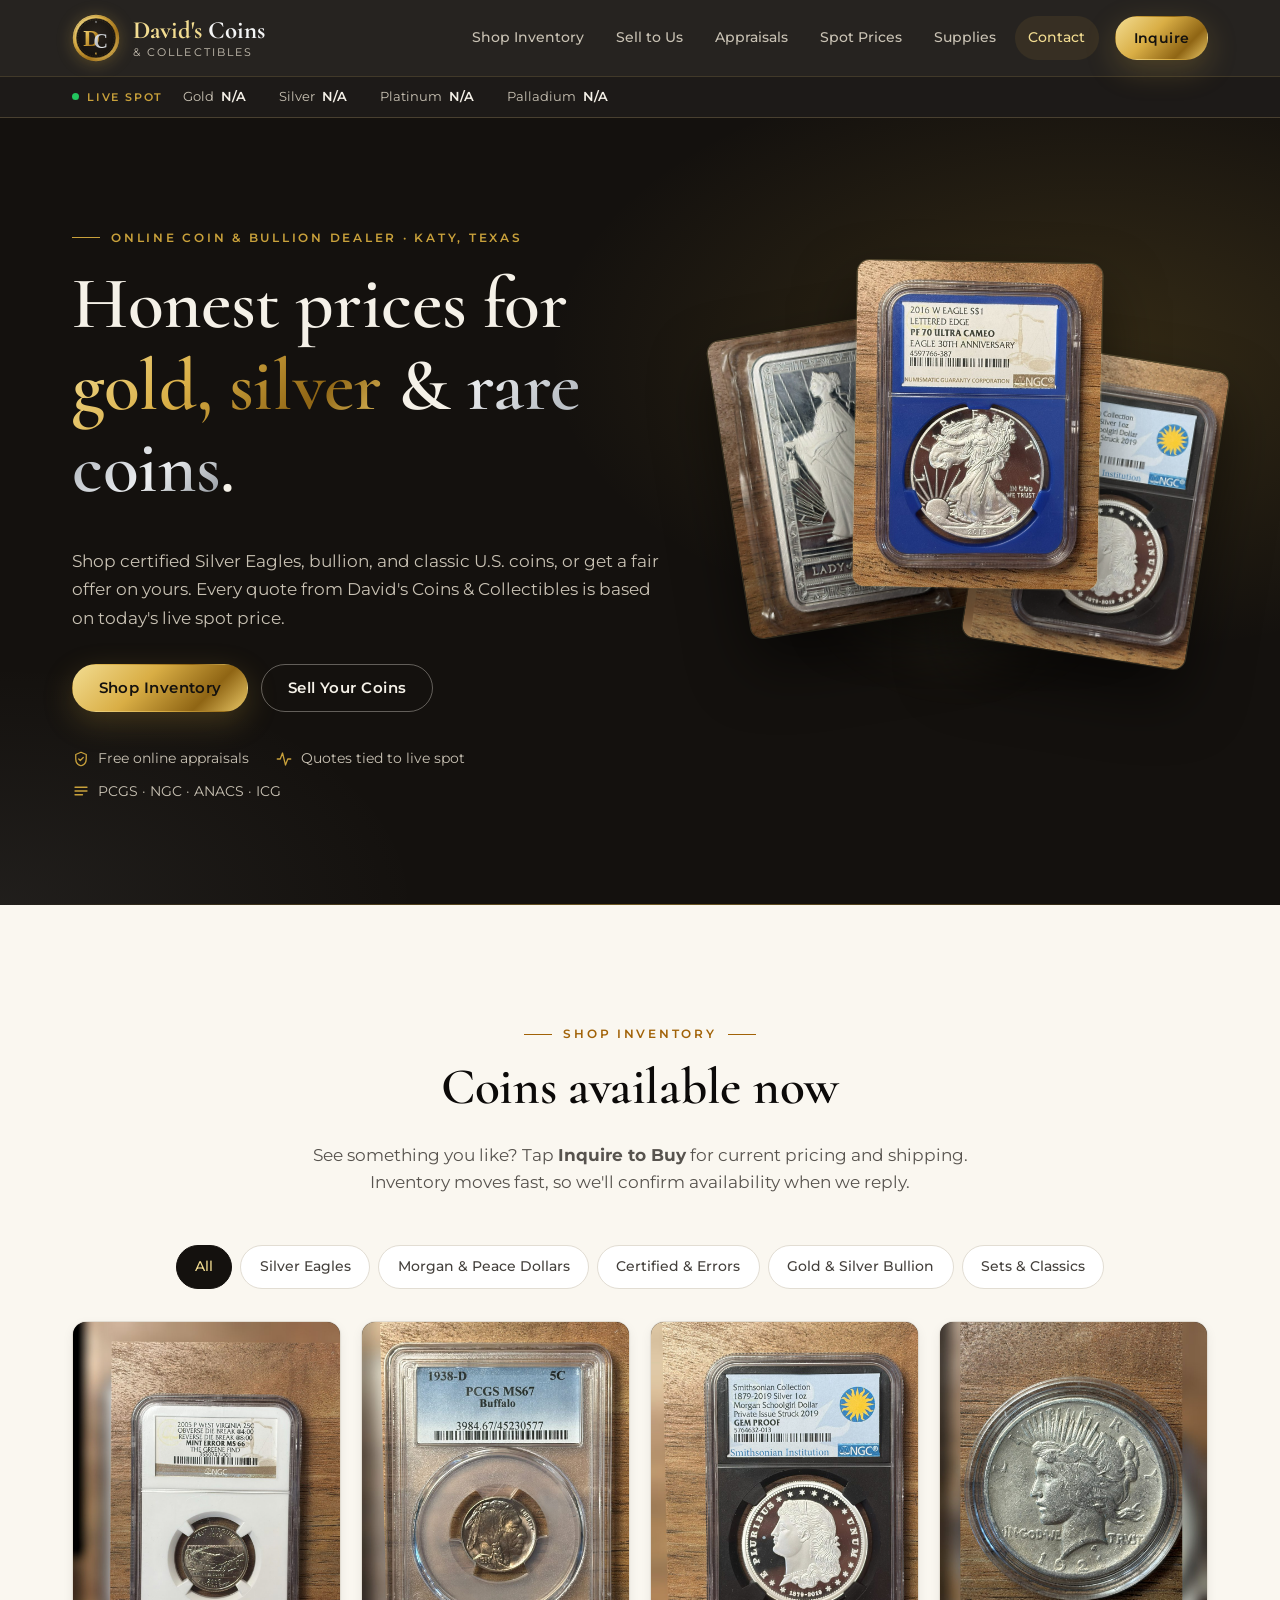
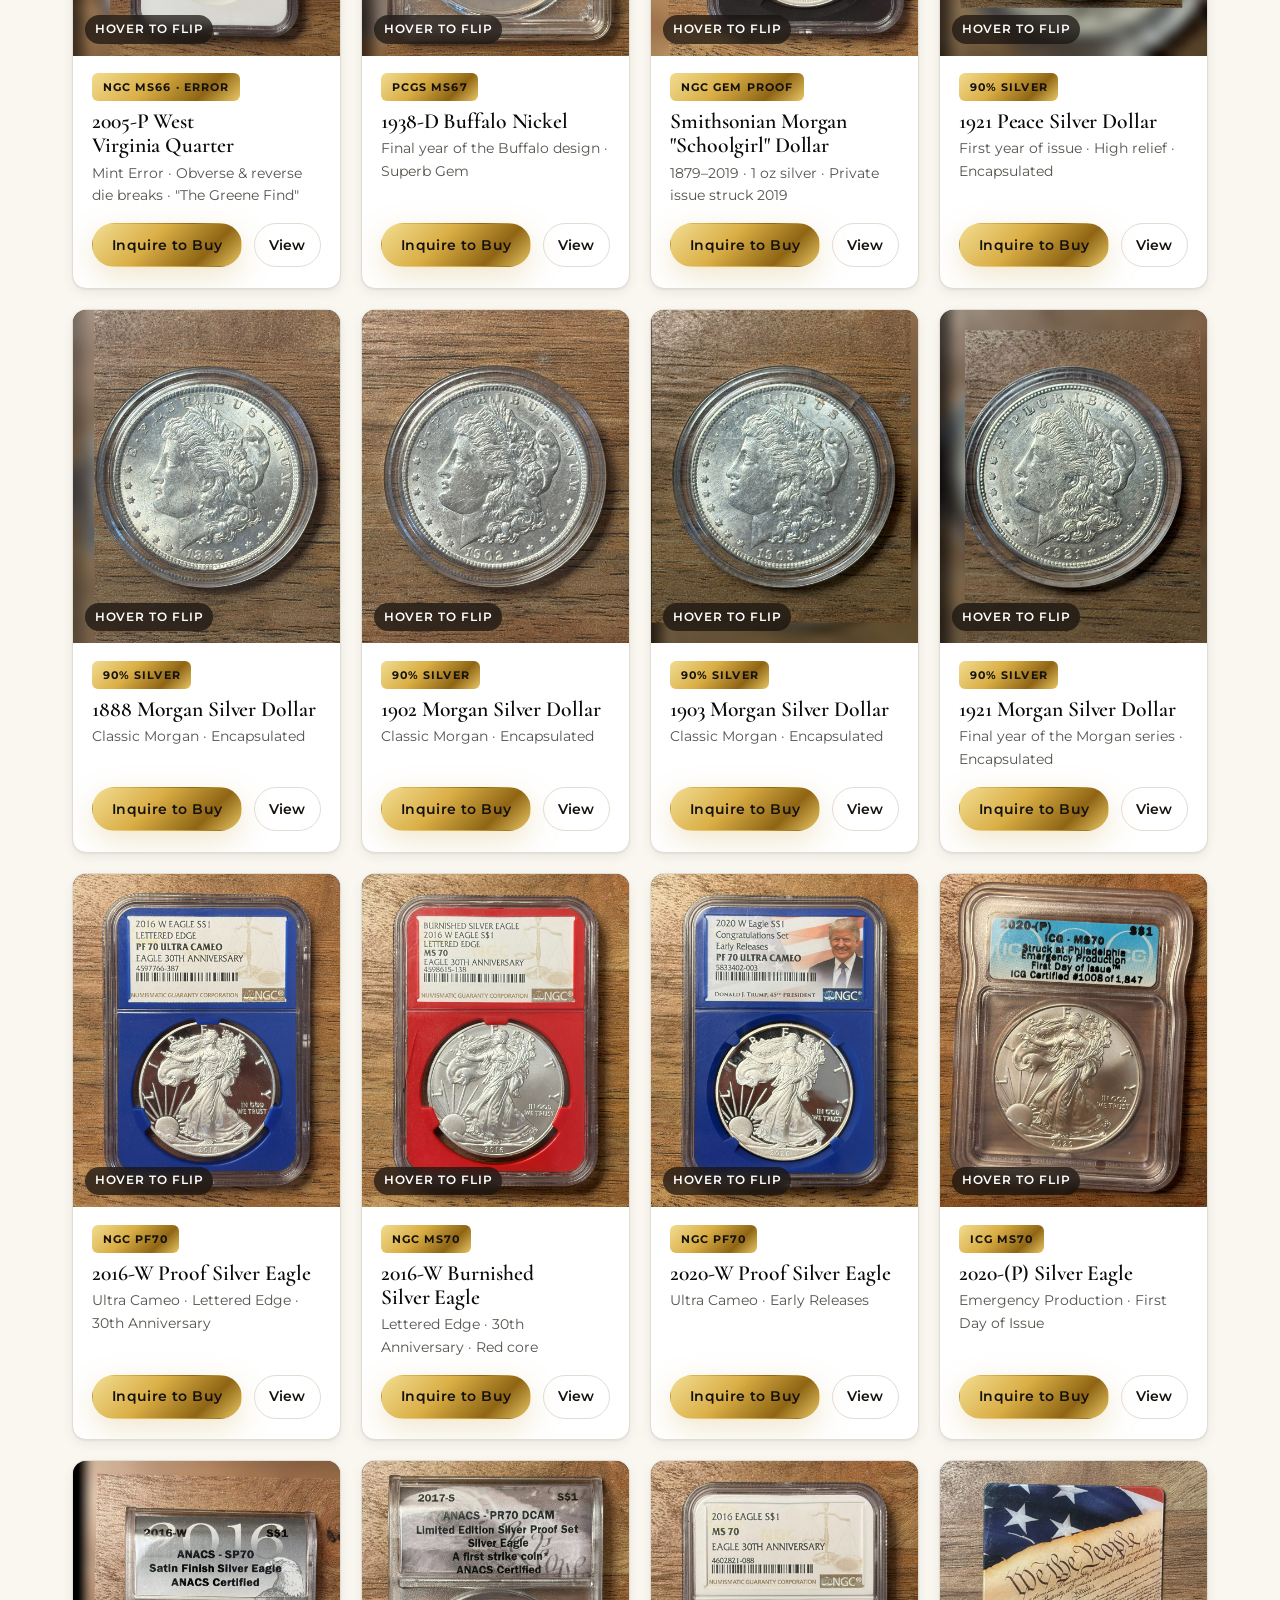
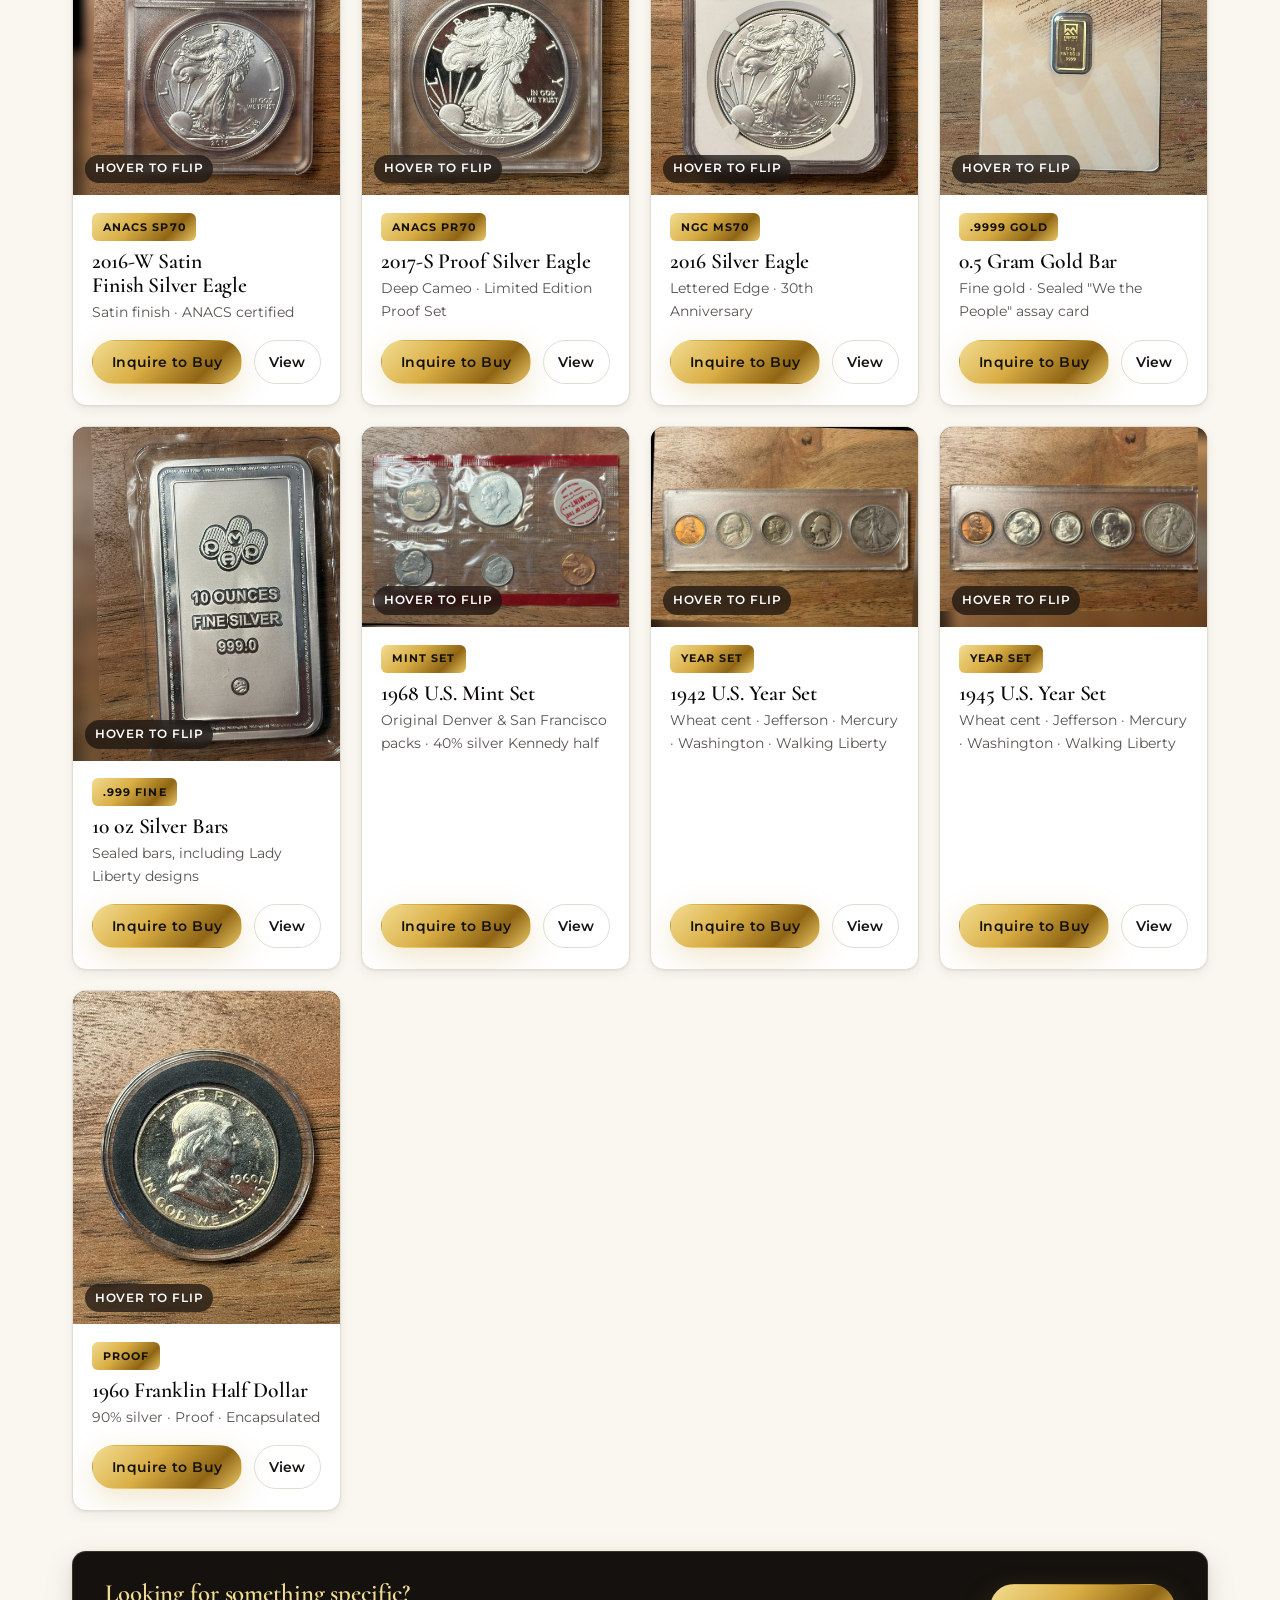
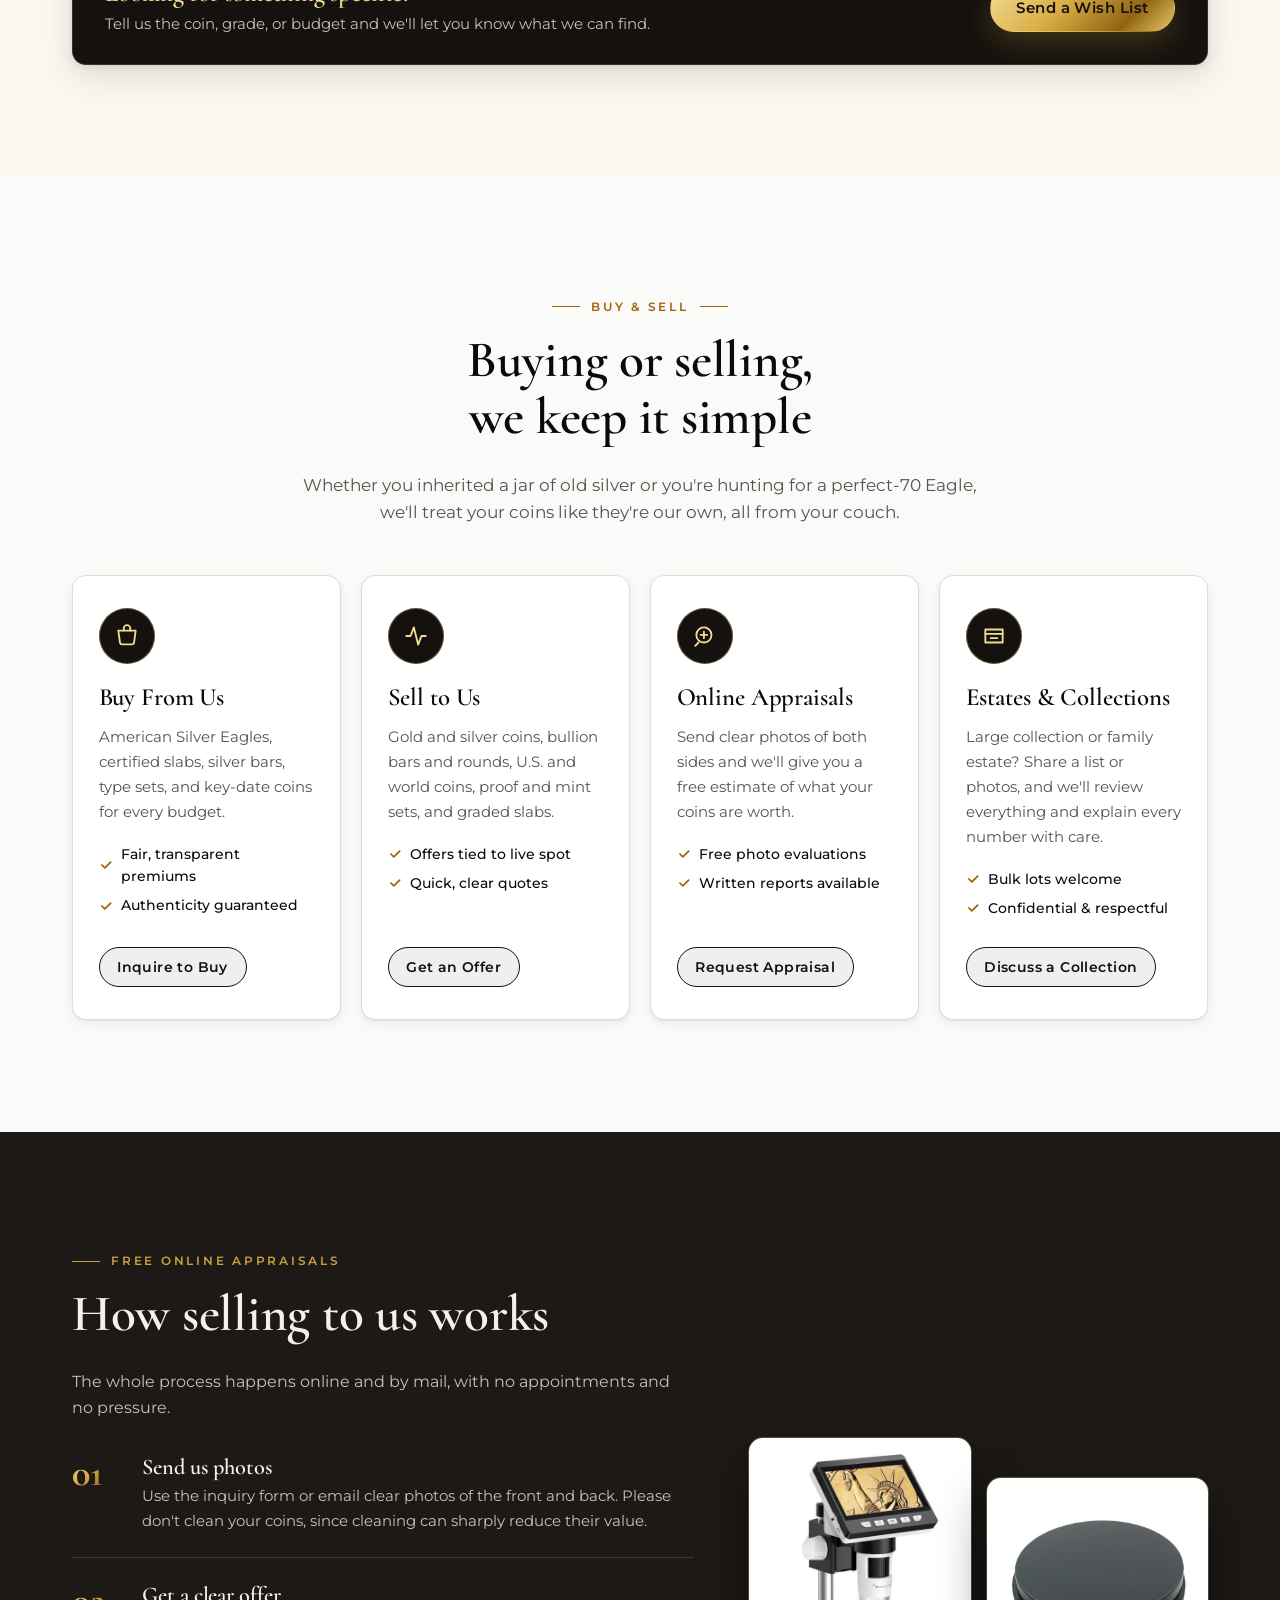
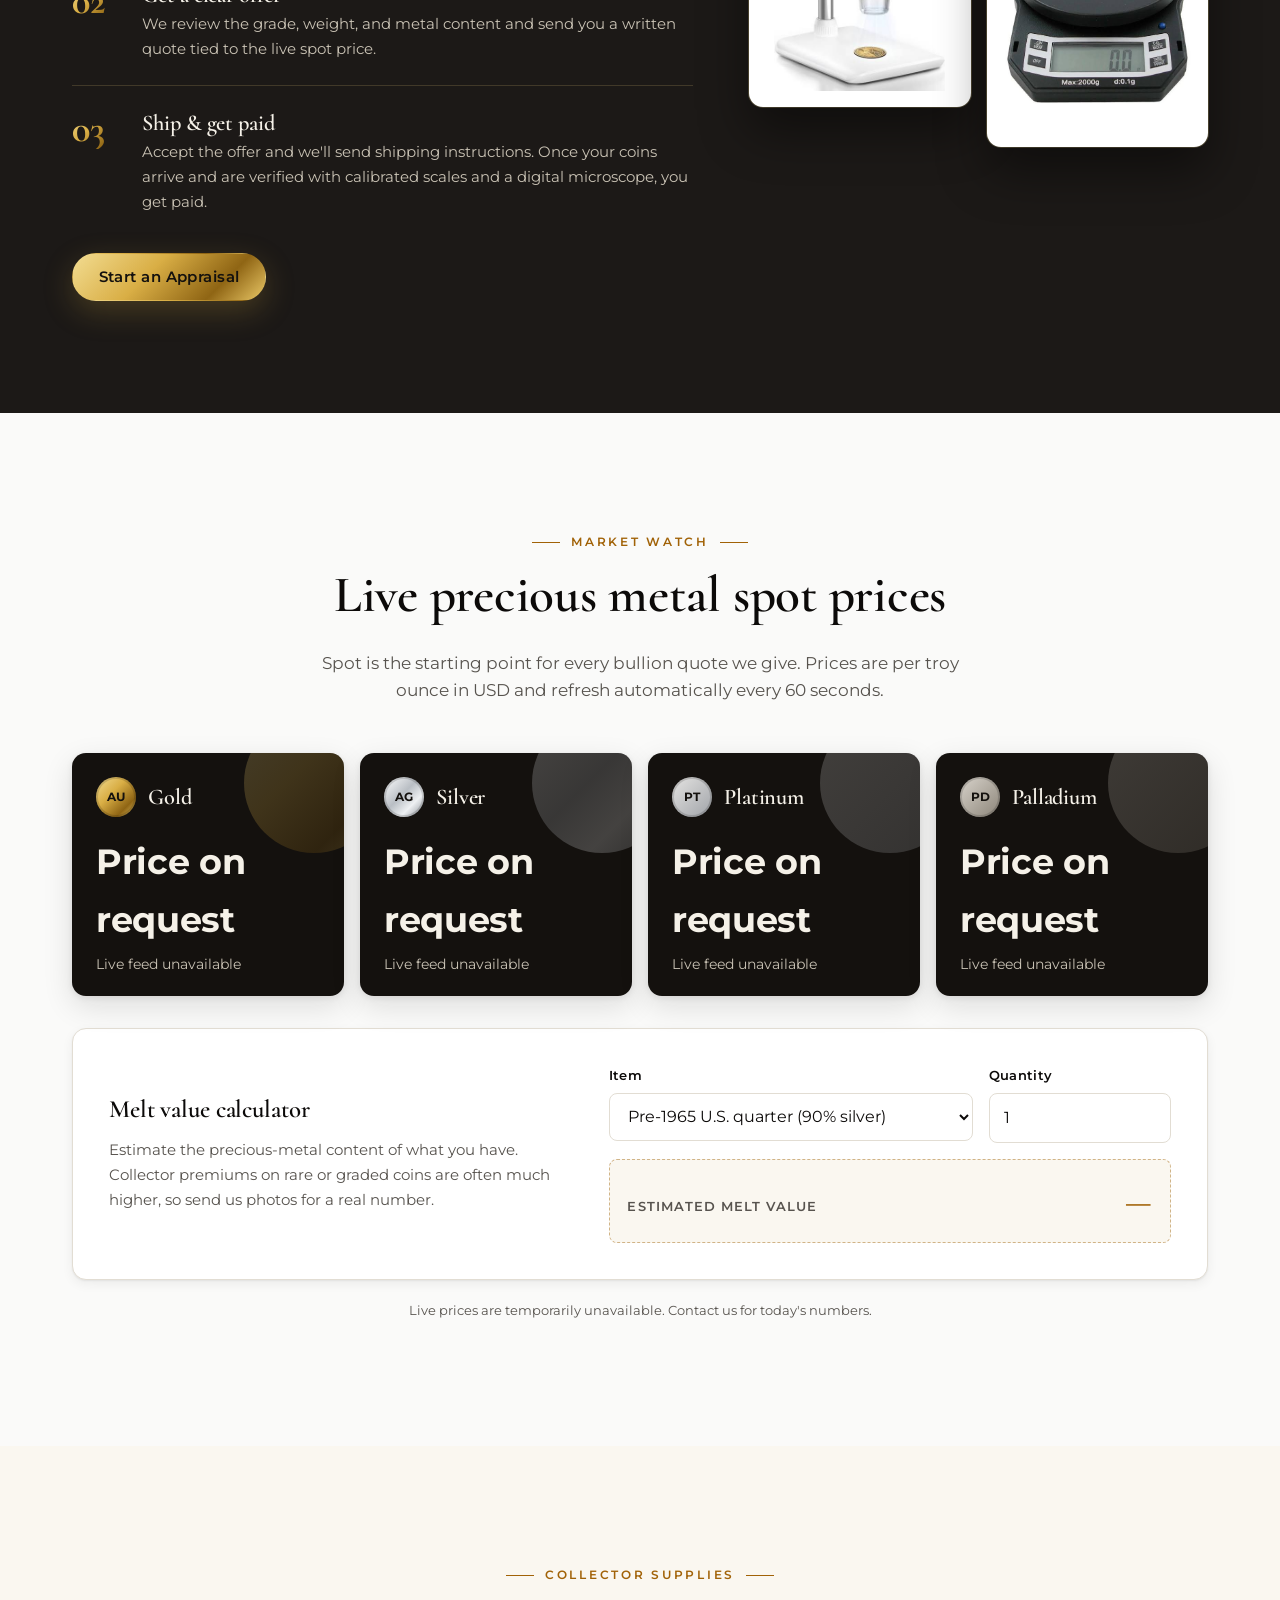
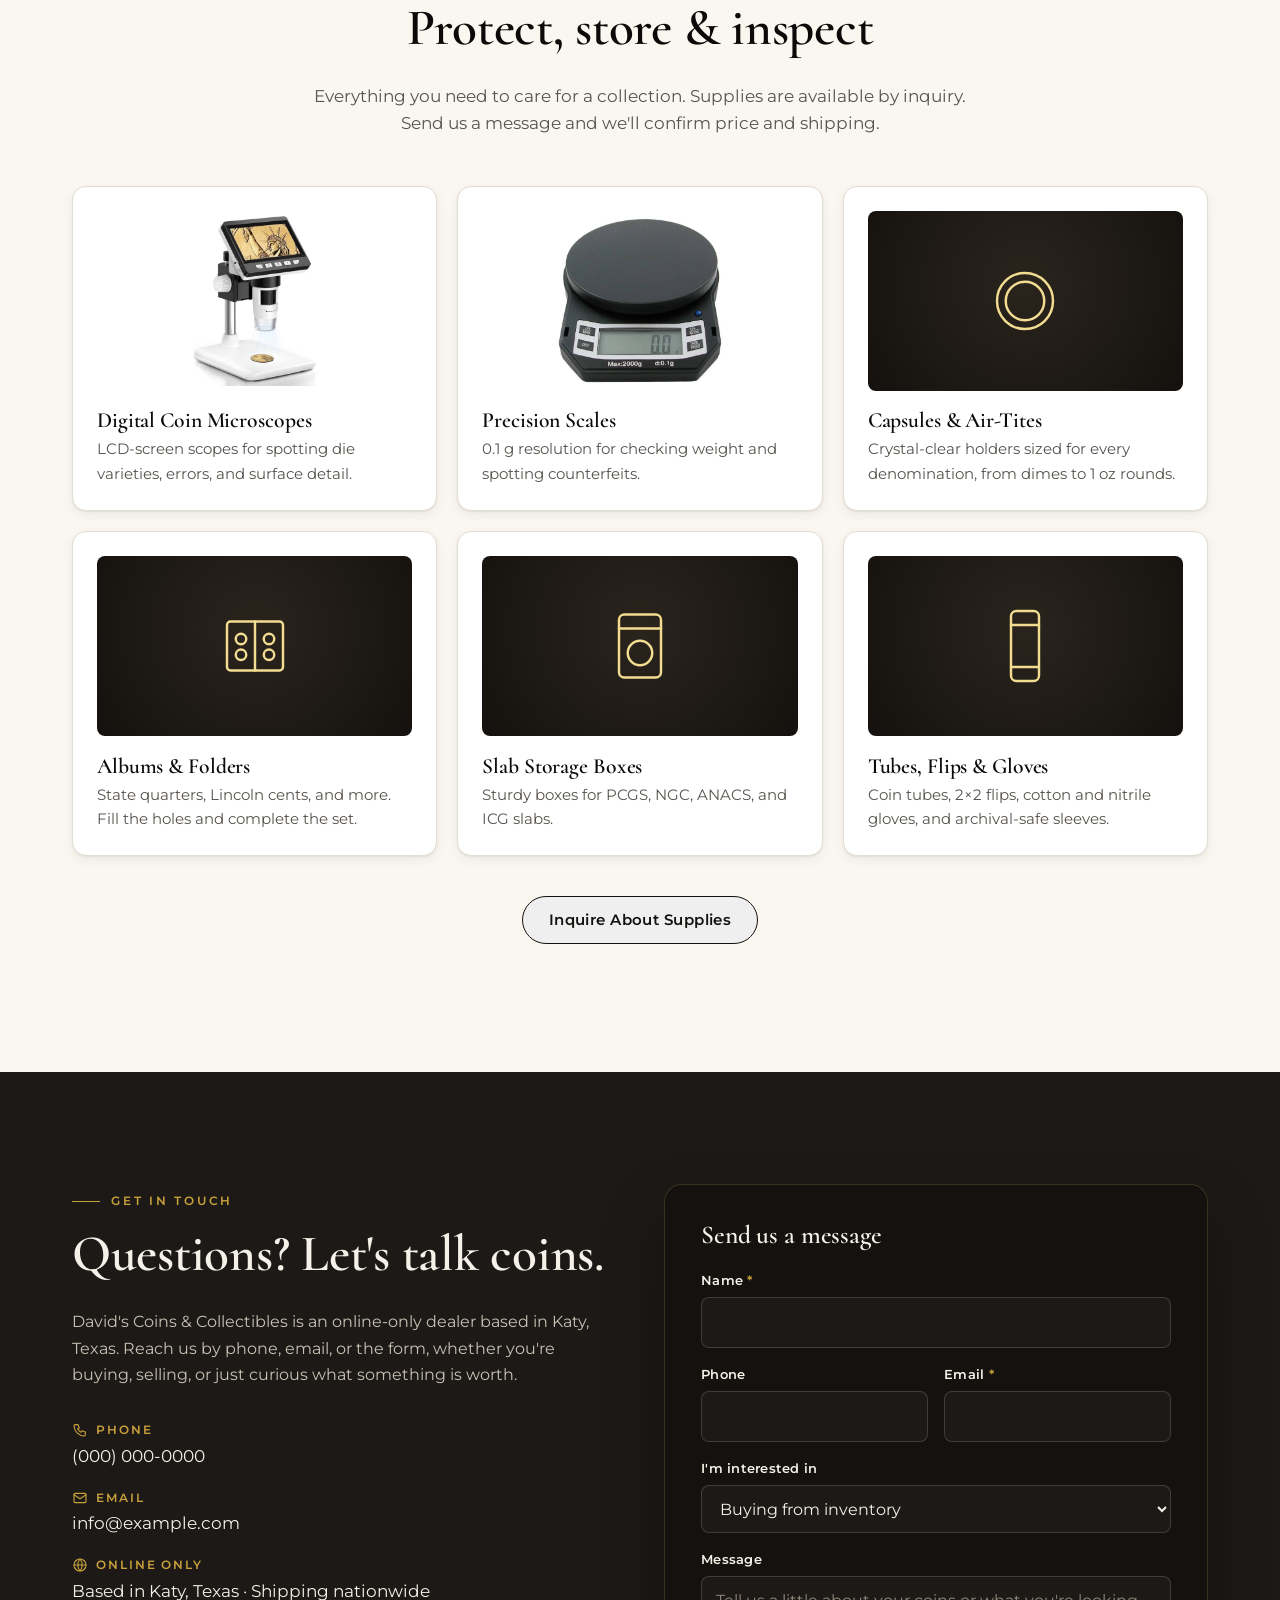
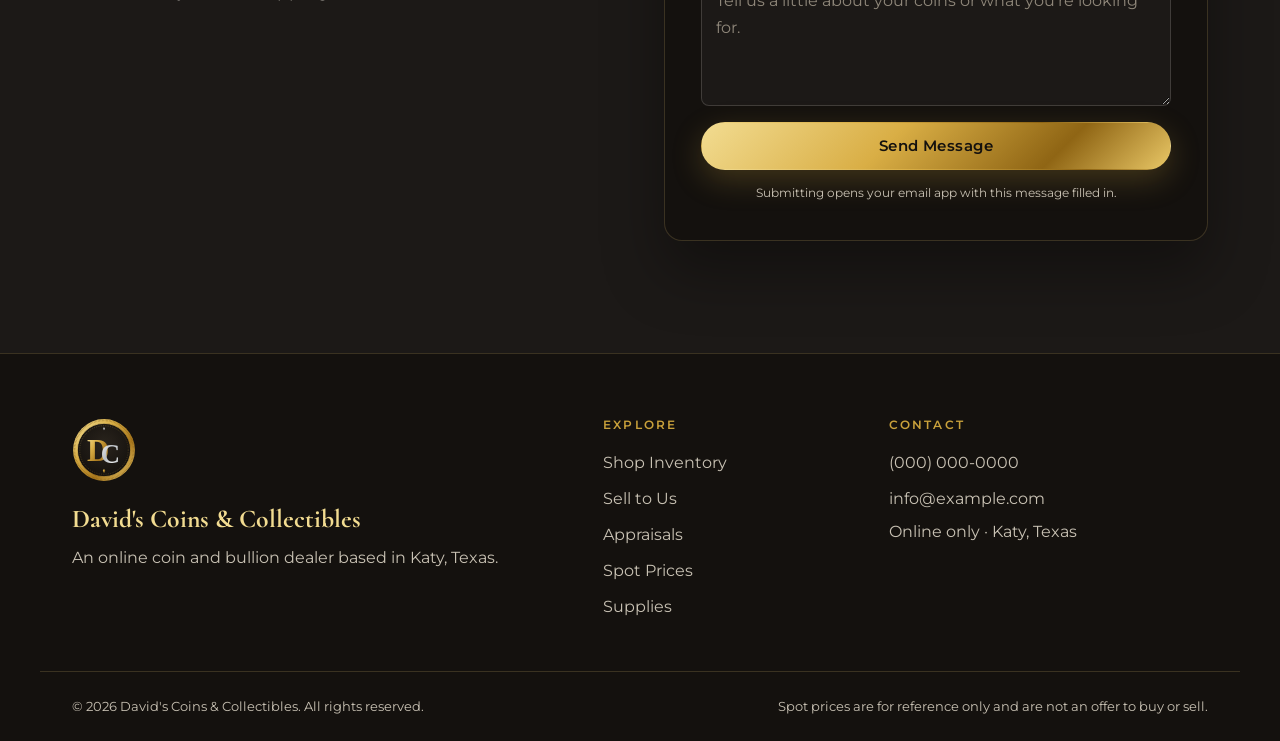
==== index.html @ 7c63c4df "Initial site: David's Coins & Collectibles" ====
<!doctype html>
<html lang="en">
<head>
  <meta charset="utf-8">
  <meta name="viewport" content="width=device-width, initial-scale=1">
  <title>David's Coins &amp; Collectibles | Online Coin &amp; Bullion Dealer</title>
  <meta name="description" content="David's Coins & Collectibles is an online coin dealer based in Katy, Texas. Shop certified Silver Eagles, bullion, and classic U.S. coins, or get a fair online offer on yours.">
  <meta name="theme-color" content="#14110E">
  <link rel="icon" href="assets/img/logo-mark.svg" type="image/svg+xml">
  <link rel="preconnect" href="https://fonts.googleapis.com">
  <link rel="preconnect" href="https://fonts.gstatic.com" crossorigin>
  <link href="https://fonts.googleapis.com/css2?family=Cormorant:wght@500;600;700&family=Montserrat:wght@400;500;600;700&display=swap" rel="stylesheet">
  <link rel="stylesheet" href="assets/css/styles.css">
</head>
<body>
  <a class="skip-link" href="#main">Skip to main content</a>

  <!-- ============ HEADER ============ -->
  <header class="site-header" id="top">
    <div class="container header-inner">
      <a class="brand" href="#top" aria-label="David's Coins & Collectibles, home">
        <img src="assets/img/logo-mark.svg" width="48" height="48" alt="">
        <span class="brand-text">
          <span class="brand-name">David's <em>Coins</em></span>
          <span class="brand-sub">&amp; Collectibles</span>
        </span>
      </a>

      <div class="header-actions">
        <button class="btn btn-gold btn-sm header-inquire" type="button" data-inquire="General question">Inquire</button>
        <button class="nav-toggle" aria-expanded="false" aria-controls="primary-nav" aria-label="Open menu">
          <span></span><span></span><span></span>
        </button>
      </div>

      <nav id="primary-nav" class="primary-nav" aria-label="Primary">
        <ul>
          <li><a href="#inventory">Shop Inventory</a></li>
          <li><a href="#services">Sell to Us</a></li>
          <li><a href="#appraisals">Appraisals</a></li>
          <li><a href="#prices">Spot Prices</a></li>
          <li><a href="#supplies">Supplies</a></li>
          <li><a href="#contact">Contact</a></li>
        </ul>
      </nav>
    </div>

    <!-- Live spot ticker -->
    <div class="ticker" aria-label="Live precious metal spot prices">
      <div class="container ticker-inner">
        <span class="ticker-label"><span class="live-dot" aria-hidden="true"></span>Live Spot</span>
        <ul class="ticker-list" data-ticker>
          <li data-metal="XAU"><span class="m">Gold</span> <span class="p">—</span> <span class="c"></span></li>
          <li data-metal="XAG"><span class="m">Silver</span> <span class="p">—</span> <span class="c"></span></li>
          <li data-metal="XPT"><span class="m">Platinum</span> <span class="p">—</span> <span class="c"></span></li>
          <li data-metal="XPD"><span class="m">Palladium</span> <span class="p">—</span> <span class="c"></span></li>
        </ul>
      </div>
    </div>
  </header>

  <main id="main">
    <!-- ============ HERO ============ -->
    <section class="hero">
      <div class="container hero-grid">
        <div class="hero-copy">
          <p class="eyebrow">Online Coin &amp; Bullion Dealer · Katy, Texas</p>
          <h1>Honest prices for<br><span class="gold-text">gold, silver</span> &amp; <span class="silver-text">rare coins</span>.</h1>
          <p class="lead">Shop certified Silver Eagles, bullion, and classic U.S. coins, or get a fair offer on yours. Every quote from David's Coins &amp; Collectibles is based on today's live spot price.</p>
          <div class="hero-ctas">
            <a href="#inventory" class="btn btn-gold">Shop Inventory</a>
            <a href="#services" class="btn btn-ghost">Sell Your Coins</a>
          </div>
          <ul class="hero-trust" aria-label="Why customers trust us">
            <li><svg aria-hidden="true" viewBox="0 0 24 24"><path d="M12 3l7 3v6c0 4.5-3 8-7 9-4-1-7-4.5-7-9V6z"/><path d="M9 12l2 2 4-4"/></svg>Free online appraisals</li>
            <li><svg aria-hidden="true" viewBox="0 0 24 24"><path d="M3 12h4l3-8 4 16 3-8h4"/></svg>Quotes tied to live spot</li>
            <li><svg aria-hidden="true" viewBox="0 0 24 24"><path d="M4 7h16M4 12h16M4 17h10"/></svg>PCGS · NGC · ANACS · ICG</li>
          </ul>
        </div>

        <div class="hero-visual" aria-hidden="true">
          <div class="hero-glow"></div>
          <figure class="slab slab-1"><img src="assets/img/photos/img_7975.jpg?v=3" alt="" width="960" height="1200"></figure>
          <figure class="slab slab-2"><img src="assets/img/photos/img_7990.jpg?v=3" alt="" width="960" height="1200"></figure>
          <figure class="slab slab-3"><img src="assets/img/photos/img_8011.jpg?v=3" alt="" width="960" height="1200"></figure>
        </div>
      </div>
    </section>

    <!-- ============ INVENTORY / GALLERY ============ -->
    <section class="section section-ivory" id="inventory">
      <div class="container">
        <header class="section-head">
          <p class="eyebrow">Shop Inventory</p>
          <h2>Coins available now</h2>
          <p>See something you like? Tap <strong>Inquire to Buy</strong> for current pricing and shipping. Inventory moves fast, so we'll confirm availability when we reply.</p>
        </header>

        <div class="filters" role="group" aria-label="Filter inventory">
          <button class="chip-btn is-active" data-filter="all" aria-pressed="true">All</button>
          <button class="chip-btn" data-filter="eagles" aria-pressed="false">Silver Eagles</button>
          <button class="chip-btn" data-filter="dollars" aria-pressed="false">Morgan &amp; Peace Dollars</button>
          <button class="chip-btn" data-filter="certified" aria-pressed="false">Certified &amp; Errors</button>
          <button class="chip-btn" data-filter="bullion" aria-pressed="false">Gold &amp; Silver Bullion</button>
          <button class="chip-btn" data-filter="sets" aria-pressed="false">Sets &amp; Classics</button>
        </div>

        <div class="gallery" data-gallery>
          <!-- Each card: data-front / data-back are photo names in assets/img/photos.
               Optional: data-wide (landscape photos), data-labels="Label 1,Label 2" (viewer toggle names) -->
          <article class="coin-card" data-cat="certified" data-front="img_8013" data-back="img_8014">
            <span class="badge">NGC MS66 · Error</span>
            <h3>2005-P West Virginia Quarter</h3>
            <p>Mint Error · Obverse &amp; reverse die breaks · "The Greene Find"</p>
          </article>
          <article class="coin-card" data-cat="certified" data-front="img_8006" data-back="img_8007">
            <span class="badge">PCGS MS67</span>
            <h3>1938-D Buffalo Nickel</h3>
            <p>Final year of the Buffalo design · Superb Gem</p>
          </article>
          <article class="coin-card" data-cat="certified" data-front="img_8011" data-back="img_8012">
            <span class="badge">NGC Gem Proof</span>
            <h3>Smithsonian Morgan "Schoolgirl" Dollar</h3>
            <p>1879–2019 · 1 oz silver · Private issue struck 2019</p>
          </article>
          <article class="coin-card" data-cat="dollars" data-front="img_7999" data-back="img_8001">
            <span class="badge">90% Silver</span>
            <h3>1921 Peace Silver Dollar</h3>
            <p>First year of issue · High relief · Encapsulated</p>
          </article>
          <article class="coin-card" data-cat="dollars" data-front="img_8004" data-back="img_8005">
            <span class="badge">90% Silver</span>
            <h3>1888 Morgan Silver Dollar</h3>
            <p>Classic Morgan · Encapsulated</p>
          </article>
          <article class="coin-card" data-cat="dollars" data-front="img_7995" data-back="img_7996">
            <span class="badge">90% Silver</span>
            <h3>1902 Morgan Silver Dollar</h3>
            <p>Classic Morgan · Encapsulated</p>
          </article>
          <article class="coin-card" data-cat="dollars" data-front="img_7997" data-back="img_7998">
            <span class="badge">90% Silver</span>
            <h3>1903 Morgan Silver Dollar</h3>
            <p>Classic Morgan · Encapsulated</p>
          </article>
          <article class="coin-card" data-cat="dollars" data-front="img_8002" data-back="img_8003">
            <span class="badge">90% Silver</span>
            <h3>1921 Morgan Silver Dollar</h3>
            <p>Final year of the Morgan series · Encapsulated</p>
          </article>
          <article class="coin-card" data-cat="eagles" data-front="img_7990" data-back="img_7991">
            <span class="badge">NGC PF70</span>
            <h3>2016-W Proof Silver Eagle</h3>
            <p>Ultra Cameo · Lettered Edge · 30th Anniversary</p>
          </article>
          <article class="coin-card" data-cat="eagles" data-front="img_7988" data-back="img_7989">
            <span class="badge">NGC MS70</span>
            <h3>2016-W Burnished Silver Eagle</h3>
            <p>Lettered Edge · 30th Anniversary · Red core</p>
          </article>
          <article class="coin-card" data-cat="eagles" data-front="img_7992" data-back="img_7993">
            <span class="badge">NGC PF70</span>
            <h3>2020-W Proof Silver Eagle</h3>
            <p>Ultra Cameo · Early Releases</p>
          </article>
          <article class="coin-card" data-cat="eagles" data-front="img_7976" data-back="img_7977">
            <span class="badge">ICG MS70</span>
            <h3>2020-(P) Silver Eagle</h3>
            <p>Emergency Production · First Day of Issue</p>
          </article>
          <article class="coin-card" data-cat="eagles" data-front="img_7970" data-back="img_7971">
            <span class="badge">ANACS SP70</span>
            <h3>2016-W Satin Finish Silver Eagle</h3>
            <p>Satin finish · ANACS certified</p>
          </article>
          <article class="coin-card" data-cat="eagles" data-front="img_7984" data-back="img_7985">
            <span class="badge">ANACS PR70</span>
            <h3>2017-S Proof Silver Eagle</h3>
            <p>Deep Cameo · Limited Edition Proof Set</p>
          </article>
          <article class="coin-card" data-cat="eagles" data-front="img_7986" data-back="img_7987">
            <span class="badge">NGC MS70</span>
            <h3>2016 Silver Eagle</h3>
            <p>Lettered Edge · 30th Anniversary</p>
          </article>
          <article class="coin-card" data-cat="bullion" data-front="img_8009" data-back="img_8010">
            <span class="badge">.9999 Gold</span>
            <h3>0.5 Gram Gold Bar</h3>
            <p>Fine gold · Sealed "We the People" assay card</p>
          </article>
          <article class="coin-card" data-cat="bullion" data-front="img_7974" data-back="img_7975" data-labels="Bar 1,Bar 2">
            <span class="badge">.999 Fine</span>
            <h3>10 oz Silver Bars</h3>
            <p>Sealed bars, including Lady Liberty designs</p>
          </article>
          <article class="coin-card" data-cat="sets" data-front="img_8015" data-back="img_8016" data-wide data-labels="Denver,San Francisco">
            <span class="badge">Mint Set</span>
            <h3>1968 U.S. Mint Set</h3>
            <p>Original Denver &amp; San Francisco packs · 40% silver Kennedy half</p>
          </article>
          <article class="coin-card" data-cat="sets" data-front="img_7978" data-back="img_7979" data-wide>
            <span class="badge">Year Set</span>
            <h3>1942 U.S. Year Set</h3>
            <p>Wheat cent · Jefferson · Mercury · Washington · Walking Liberty</p>
          </article>
          <article class="coin-card" data-cat="sets" data-front="img_7980" data-back="img_7982" data-wide>
            <span class="badge">Year Set</span>
            <h3>1945 U.S. Year Set</h3>
            <p>Wheat cent · Jefferson · Mercury · Washington · Walking Liberty</p>
          </article>
          <article class="coin-card" data-cat="sets" data-front="img_7972" data-back="img_7973">
            <span class="badge">Proof</span>
            <h3>1960 Franklin Half Dollar</h3>
            <p>90% silver · Proof · Encapsulated</p>
          </article>
        </div>

        <aside class="inquiry-banner">
          <div>
            <h3>Looking for something specific?</h3>
            <p>Tell us the coin, grade, or budget and we'll let you know what we can find.</p>
          </div>
          <button class="btn btn-gold" type="button" data-inquire="Looking for a specific coin">Send a Wish List</button>
        </aside>
      </div>
    </section>

    <!-- ============ SERVICES: BUY / SELL ============ -->
    <section class="section" id="services">
      <div class="container">
        <header class="section-head">
          <p class="eyebrow">Buy &amp; Sell</p>
          <h2>Buying or selling, we keep it simple</h2>
          <p>Whether you inherited a jar of old silver or you're hunting for a perfect-70 Eagle, we'll treat your coins like they're our own, all from your couch.</p>
        </header>

        <div class="card-grid four">
          <article class="svc-card">
            <div class="svc-icon"><svg aria-hidden="true" viewBox="0 0 24 24"><path d="M4 7h16l-1.5 11a2 2 0 0 1-2 1.7h-9a2 2 0 0 1-2-1.7z"/><path d="M9 7V5a3 3 0 0 1 6 0v2"/></svg></div>
            <h3>Buy From Us</h3>
            <p>American Silver Eagles, certified slabs, silver bars, type sets, and key-date coins for every budget.</p>
            <ul class="tick-list"><li>Fair, transparent premiums</li><li>Authenticity guaranteed</li></ul>
            <button class="btn btn-outline btn-sm svc-cta" type="button" data-inquire="Buying from inventory">Inquire to Buy</button>
          </article>
          <article class="svc-card">
            <div class="svc-icon"><svg aria-hidden="true" viewBox="0 0 24 24"><path d="M3 12h4l3-8 4 16 3-8h4"/></svg></div>
            <h3>Sell to Us</h3>
            <p>Gold and silver coins, bullion bars and rounds, U.S. and world coins, proof and mint sets, and graded slabs.</p>
            <ul class="tick-list"><li>Offers tied to live spot</li><li>Quick, clear quotes</li></ul>
            <button class="btn btn-outline btn-sm svc-cta" type="button" data-inquire="Selling coins or bullion">Get an Offer</button>
          </article>
          <article class="svc-card">
            <div class="svc-icon"><svg aria-hidden="true" viewBox="0 0 24 24"><path d="M3 21l3-3"/><circle cx="11" cy="11" r="7"/><path d="M11 8v6M8 11h6"/></svg></div>
            <h3>Online Appraisals</h3>
            <p>Send clear photos of both sides and we'll give you a free estimate of what your coins are worth.</p>
            <ul class="tick-list"><li>Free photo evaluations</li><li>Written reports available</li></ul>
            <button class="btn btn-outline btn-sm svc-cta" type="button" data-inquire="Free appraisal">Request Appraisal</button>
          </article>
          <article class="svc-card">
            <div class="svc-icon"><svg aria-hidden="true" viewBox="0 0 24 24"><path d="M4 6h16v12H4z"/><path d="M4 10h16M9 14h6"/></svg></div>
            <h3>Estates &amp; Collections</h3>
            <p>Large collection or family estate? Share a list or photos, and we'll review everything and explain every number with care.</p>
            <ul class="tick-list"><li>Bulk lots welcome</li><li>Confidential &amp; respectful</li></ul>
            <button class="btn btn-outline btn-sm svc-cta" type="button" data-inquire="Estate / large collection">Discuss a Collection</button>
          </article>
        </div>
      </div>
    </section>

    <!-- ============ APPRAISAL PROCESS ============ -->
    <section class="section section-dark" id="appraisals">
      <div class="container appraisal-grid">
        <div>
          <p class="eyebrow">Free Online Appraisals</p>
          <h2>How selling to us works</h2>
          <p class="muted-on-dark">The whole process happens online and by mail, with no appointments and no pressure.</p>
          <ol class="steps">
            <li>
              <span class="step-num">01</span>
              <div><h3>Send us photos</h3><p>Use the inquiry form or email clear photos of the front and back. Please don't clean your coins, since cleaning can sharply reduce their value.</p></div>
            </li>
            <li>
              <span class="step-num">02</span>
              <div><h3>Get a clear offer</h3><p>We review the grade, weight, and metal content and send you a written quote tied to the live spot price.</p></div>
            </li>
            <li>
              <span class="step-num">03</span>
              <div><h3>Ship &amp; get paid</h3><p>Accept the offer and we'll send shipping instructions. Once your coins arrive and are verified with calibrated scales and a digital microscope, you get paid.</p></div>
            </li>
          </ol>
          <button class="btn btn-gold" type="button" data-inquire="Free appraisal">Start an Appraisal</button>
        </div>
        <div class="appraisal-media">
          <figure class="frame"><img src="assets/img/microscope.jpg" alt="Digital coin microscope showing a magnified Statue of Liberty coin design" width="380" height="526" loading="lazy"></figure>
          <figure class="frame frame-offset"><img src="assets/img/scale.jpg" alt="Precision digital scale accurate to 0.1 gram" width="553" height="555" loading="lazy"></figure>
        </div>
      </div>
    </section>

    <!-- ============ LIVE PRICES ============ -->
    <section class="section" id="prices">
      <div class="container">
        <header class="section-head">
          <p class="eyebrow">Market Watch</p>
          <h2>Live precious metal spot prices</h2>
          <p>Spot is the starting point for every bullion quote we give. Prices are per troy ounce in USD and refresh automatically every 60 seconds.</p>
        </header>

        <div class="price-grid" data-price-cards>
          <article class="price-card gold" data-metal="XAU">
            <header><span class="chip">AU</span><h3>Gold</h3></header>
            <p class="price" aria-live="polite">—</p>
            <p class="delta">Loading…</p>
          </article>
          <article class="price-card silver" data-metal="XAG">
            <header><span class="chip">AG</span><h3>Silver</h3></header>
            <p class="price" aria-live="polite">—</p>
            <p class="delta">Loading…</p>
          </article>
          <article class="price-card platinum" data-metal="XPT">
            <header><span class="chip">PT</span><h3>Platinum</h3></header>
            <p class="price" aria-live="polite">—</p>
            <p class="delta">Loading…</p>
          </article>
          <article class="price-card palladium" data-metal="XPD">
            <header><span class="chip">PD</span><h3>Palladium</h3></header>
            <p class="price" aria-live="polite">—</p>
            <p class="delta">Loading…</p>
          </article>
        </div>

        <div class="calc">
          <div class="calc-copy">
            <h3>Melt value calculator</h3>
            <p>Estimate the precious-metal content of what you have. Collector premiums on rare or graded coins are often much higher, so send us photos for a real number.</p>
          </div>
          <form class="calc-form" data-calc>
            <div class="field">
              <label for="calc-item">Item</label>
              <select id="calc-item">
                <option value="XAG|0.1808">Pre-1965 U.S. quarter (90% silver)</option>
                <option value="XAG|0.0723">Pre-1965 U.S. dime (90% silver)</option>
                <option value="XAG|0.3617">Pre-1965 U.S. half dollar (90% silver)</option>
                <option value="XAG|0.1479">1965–70 Kennedy half (40% silver)</option>
                <option value="XAG|0.7734">Morgan / Peace dollar (90% silver)</option>
                <option value="XAG|1">American Silver Eagle (1 oz)</option>
                <option value="XAG|10">10 oz silver bar</option>
                <option value="XAU|1">American Gold Eagle (1 oz)</option>
                <option value="XAU|0.25">1/4 oz gold coin</option>
              </select>
            </div>
            <div class="field">
              <label for="calc-qty">Quantity</label>
              <input id="calc-qty" type="number" inputmode="numeric" min="1" step="1" value="1">
            </div>
            <output class="calc-out" for="calc-item calc-qty" aria-live="polite">
              <span class="calc-label">Estimated melt value</span>
              <span class="calc-value" data-calc-value>—</span>
            </output>
          </form>
        </div>
        <p class="fineprint" data-price-status>Spot data provided by gold-api.com. Shown for reference only. Actual buy and sell prices are quoted on request.</p>
      </div>
    </section>

    <!-- ============ SUPPLIES ============ -->
    <section class="section section-ivory" id="supplies">
      <div class="container">
        <header class="section-head">
          <p class="eyebrow">Collector Supplies</p>
          <h2>Protect, store &amp; inspect</h2>
          <p>Everything you need to care for a collection. Supplies are available by inquiry. Send us a message and we'll confirm price and shipping.</p>
        </header>

        <div class="supply-grid">
          <article class="supply-card">
            <div class="supply-img"><img src="assets/img/microscope.jpg" alt="LCD digital coin microscope" width="380" height="526" loading="lazy"></div>
            <h3>Digital Coin Microscopes</h3>
            <p>LCD-screen scopes for spotting die varieties, errors, and surface detail.</p>
          </article>
          <article class="supply-card">
            <div class="supply-img"><img src="assets/img/scale.jpg" alt="Digital pocket scale with 0.1 gram resolution" width="553" height="555" loading="lazy"></div>
            <h3>Precision Scales</h3>
            <p>0.1 g resolution for checking weight and spotting counterfeits.</p>
          </article>
          <article class="supply-card icon-card">
            <div class="supply-icon"><svg aria-hidden="true" viewBox="0 0 48 48"><circle cx="24" cy="24" r="16"/><circle cx="24" cy="24" r="11"/></svg></div>
            <h3>Capsules &amp; Air-Tites</h3>
            <p>Crystal-clear holders sized for every denomination, from dimes to 1 oz rounds.</p>
          </article>
          <article class="supply-card icon-card">
            <div class="supply-icon"><svg aria-hidden="true" viewBox="0 0 48 48"><rect x="8" y="10" width="32" height="28" rx="2"/><path d="M24 10v28"/><circle cx="16" cy="20" r="3"/><circle cx="16" cy="29" r="3"/><circle cx="32" cy="20" r="3"/><circle cx="32" cy="29" r="3"/></svg></div>
            <h3>Albums &amp; Folders</h3>
            <p>State quarters, Lincoln cents, and more. Fill the holes and complete the set.</p>
          </article>
          <article class="supply-card icon-card">
            <div class="supply-icon"><svg aria-hidden="true" viewBox="0 0 48 48"><rect x="12" y="6" width="24" height="36" rx="3"/><path d="M12 14h24"/><circle cx="24" cy="28" r="7"/></svg></div>
            <h3>Slab Storage Boxes</h3>
            <p>Sturdy boxes for PCGS, NGC, ANACS, and ICG slabs.</p>
          </article>
          <article class="supply-card icon-card">
            <div class="supply-icon"><svg aria-hidden="true" viewBox="0 0 48 48"><rect x="16" y="4" width="16" height="40" rx="3"/><path d="M16 12h16M16 36h16"/></svg></div>
            <h3>Tubes, Flips &amp; Gloves</h3>
            <p>Coin tubes, 2×2 flips, cotton and nitrile gloves, and archival-safe sleeves.</p>
          </article>
        </div>
        <p class="center"><button class="btn btn-outline" type="button" data-inquire="Collector supplies">Inquire About Supplies</button></p>
      </div>
    </section>

    <!-- ============ CONTACT ============ -->
    <section class="section section-dark" id="contact">
      <div class="container visit-grid">
        <div class="visit-info">
          <p class="eyebrow">Get In Touch</p>
          <h2>Questions? Let's talk coins.</h2>
          <p class="muted-on-dark">David's Coins &amp; Collectibles is an online-only dealer based in Katy, Texas. Reach us by phone, email, or the form, whether you're buying, selling, or just curious what something is worth.</p>

          <dl class="contact-list">
            <div>
              <dt><svg aria-hidden="true" viewBox="0 0 24 24"><path d="M5 4h4l2 5-2.5 1.5a11 11 0 0 0 5 5L15 13l5 2v4a2 2 0 0 1-2 2A16 16 0 0 1 3 6a2 2 0 0 1 2-2"/></svg>Phone</dt>
              <dd><a data-biz="phone" href="tel:+10000000000">(000) 000-0000</a></dd>
            </div>
            <div>
              <dt><svg aria-hidden="true" viewBox="0 0 24 24"><rect x="3" y="5" width="18" height="14" rx="2"/><path d="M3 7l9 6 9-6"/></svg>Email</dt>
              <dd><a data-biz="email" href="mailto:info@example.com">info@example.com</a></dd>
            </div>
            <div>
              <dt><svg aria-hidden="true" viewBox="0 0 24 24"><circle cx="12" cy="12" r="9"/><path d="M3 12h18M12 3a14 14 0 0 1 0 18M12 3a14 14 0 0 0 0 18"/></svg>Online Only</dt>
              <dd>Based in Katy, Texas · Shipping nationwide</dd>
            </div>
          </dl>
        </div>

        <form class="contact-form" data-contact novalidate>
          <h3>Send us a message</h3>
          <div class="field">
            <label for="cf-name">Name <span aria-hidden="true">*</span></label>
            <input id="cf-name" name="name" type="text" autocomplete="name" required aria-describedby="cf-name-err">
            <p class="err" id="cf-name-err"></p>
          </div>
          <div class="field-row">
            <div class="field">
              <label for="cf-phone">Phone</label>
              <input id="cf-phone" name="phone" type="tel" autocomplete="tel">
            </div>
            <div class="field">
              <label for="cf-email">Email <span aria-hidden="true">*</span></label>
              <input id="cf-email" name="email" type="email" autocomplete="email" required aria-describedby="cf-email-err">
              <p class="err" id="cf-email-err"></p>
            </div>
          </div>
          <div class="field">
            <label for="cf-topic">I'm interested in</label>
            <select id="cf-topic" name="topic">
              <option>Buying from inventory</option>
              <option>Selling coins or bullion</option>
              <option>Free appraisal</option>
              <option>Estate / large collection</option>
              <option>Collector supplies</option>
              <option>Looking for a specific coin</option>
              <option>General question</option>
            </select>
          </div>
          <div class="field">
            <label for="cf-msg">Message</label>
            <textarea id="cf-msg" name="message" rows="4" placeholder="Tell us a little about your coins or what you're looking for."></textarea>
          </div>
          <button type="submit" class="btn btn-gold btn-block">Send Message</button>
          <p class="form-note">Submitting opens your email app with this message filled in.</p>
        </form>
      </div>
    </section>
  </main>

  <!-- ============ FOOTER ============ -->
  <footer class="site-footer">
    <div class="container footer-grid">
      <div class="footer-brand">
        <img src="assets/img/logo-mark.svg" width="64" height="64" alt="">
        <p class="footer-name">David's Coins &amp; Collectibles</p>
        <p>An online coin and bullion dealer based in Katy, Texas.</p>
      </div>
      <nav aria-label="Footer">
        <h4>Explore</h4>
        <ul>
          <li><a href="#inventory">Shop Inventory</a></li>
          <li><a href="#services">Sell to Us</a></li>
          <li><a href="#appraisals">Appraisals</a></li>
          <li><a href="#prices">Spot Prices</a></li>
          <li><a href="#supplies">Supplies</a></li>
        </ul>
      </nav>
      <div>
        <h4>Contact</h4>
        <ul>
          <li><a data-biz="phone" href="tel:+10000000000">(000) 000-0000</a></li>
          <li><a data-biz="email" href="mailto:info@example.com">info@example.com</a></li>
          <li>Online only · Katy, Texas</li>
        </ul>
      </div>
    </div>
    <div class="container footer-bottom">
      <p>© <span data-year></span> David's Coins &amp; Collectibles. All rights reserved.</p>
      <p>Spot prices are for reference only and are not an offer to buy or sell.</p>
    </div>
  </footer>

  <!-- Coin viewer dialog -->
  <dialog class="viewer" data-viewer aria-labelledby="viewer-title">
    <div class="viewer-inner">
      <button class="viewer-close" data-viewer-close aria-label="Close">
        <svg aria-hidden="true" viewBox="0 0 24 24"><path d="M6 6l12 12M18 6L6 18"/></svg>
      </button>
      <figure class="viewer-figure"><img data-viewer-img alt=""></figure>
      <div class="viewer-meta">
        <span class="badge" data-viewer-badge></span>
        <h3 id="viewer-title" data-viewer-title></h3>
        <p data-viewer-desc></p>
        <div class="seg" role="group" aria-label="Side">
          <button data-side="front" aria-pressed="true">Front</button>
          <button data-side="back" aria-pressed="false">Back</button>
        </div>
        <button class="btn btn-gold btn-block" type="button" data-viewer-inquire>Inquire to Buy</button>
      </div>
    </div>
  </dialog>

  <!-- Quick inquiry dialog -->
  <dialog class="inquiry" data-inquiry aria-labelledby="inq-title">
    <form class="contact-form inquiry-form" data-contact data-quick novalidate>
      <button class="viewer-close" type="button" data-inquiry-close aria-label="Close">
        <svg aria-hidden="true" viewBox="0 0 24 24"><path d="M6 6l12 12M18 6L6 18"/></svg>
      </button>
      <p class="eyebrow">Quick Inquiry</p>
      <h3 id="inq-title" data-inq-title>Ask about a coin</h3>
      <input type="hidden" name="topic" value="General question">
      <input type="hidden" name="item" value="">
      <div class="field">
        <label for="qi-name">Name <span aria-hidden="true">*</span></label>
        <input id="qi-name" name="name" type="text" autocomplete="name" required aria-describedby="qi-name-err">
        <p class="err" id="qi-name-err"></p>
      </div>
      <div class="field-row">
        <div class="field">
          <label for="qi-email">Email <span aria-hidden="true">*</span></label>
          <input id="qi-email" name="email" type="email" autocomplete="email" required aria-describedby="qi-email-err">
          <p class="err" id="qi-email-err"></p>
        </div>
        <div class="field">
          <label for="qi-phone">Phone</label>
          <input id="qi-phone" name="phone" type="tel" autocomplete="tel">
        </div>
      </div>
      <div class="field">
        <label for="qi-msg">Message</label>
        <textarea id="qi-msg" name="message" rows="3"></textarea>
      </div>
      <button type="submit" class="btn btn-gold btn-block">Send Inquiry</button>
      <p class="form-note">Opens your email app with this message filled in.</p>
    </form>
  </dialog>

  <script src="assets/js/main.js" defer></script>
</body>
</html>
---- assets/css/styles.css ----
/* =========================================================
   David's Coins & Collectibles — design tokens
   Source: design-system/davids-coins-and-collectibles/MASTER.md
   ========================================================= */
:root {
  --ink: #14110E;
  --ink-2: #1C1917;
  --ink-3: #2A241D;
  --stone: #44403C;
  --ivory: #FAF7F0;
  --paper: #FFFFFF;
  --bg: #FAFAF9;
  --fg: #0C0A09;
  --muted: #57534E;
  --on-dark: #F5F1E8;
  --on-dark-muted: #C9C2B4;
  --border: #E2DDD3;
  --border-dark: rgba(232, 200, 120, .18);

  --gold: #C9A13B;
  --gold-hi: #F2DC91;
  --gold-lo: #8F6514;
  --gold-text: #A16207;           /* 4.5:1+ on light backgrounds */
  --silver: #C7CCD1;
  --silver-hi: #F4F5F6;
  --danger: #B91C1C;
  --up: #15803D;
  --down: #B91C1C;

  --grad-gold: linear-gradient(135deg, var(--gold-hi) 0%, #D9AE45 40%, var(--gold-lo) 75%, #E9C766 100%);
  --grad-silver: linear-gradient(135deg, #FFFFFF 0%, #B9BEC4 45%, #EEF0F2 70%, #868C93 100%);

  --font-display: 'Cormorant', 'Cormorant Garamond', Georgia, serif;
  --font-body: 'Montserrat', system-ui, -apple-system, 'Segoe UI', sans-serif;

  --radius: 14px;
  --radius-sm: 8px;
  --shadow-1: 0 1px 2px rgba(20, 17, 14, .06), 0 4px 12px rgba(20, 17, 14, .06);
  --shadow-2: 0 10px 30px rgba(20, 17, 14, .12), 0 2px 6px rgba(20, 17, 14, .08);
  --shadow-gold: 0 10px 30px rgba(201, 161, 59, .25);

  --ease-out: cubic-bezier(.2, .8, .2, 1);
  --t-fast: 160ms;
  --t-med: 280ms;

  --header-h: 116px;
}

/* ---------- base ---------- */
*, *::before, *::after { box-sizing: border-box; }
html { scroll-behavior: smooth; scroll-padding-top: var(--header-h); -webkit-text-size-adjust: 100%; }
body {
  margin: 0;
  font-family: var(--font-body);
  font-size: 16px;
  line-height: 1.65;
  color: var(--fg);
  background: var(--bg);
  -webkit-font-smoothing: antialiased;
}
img { max-width: 100%; height: auto; display: block; }
a { color: inherit; }
h1, h2, h3, h4 { font-family: var(--font-display); font-weight: 600; line-height: 1.12; margin: 0 0 .5em; letter-spacing: -.005em; text-wrap: balance; }
h1 { font-size: clamp(2.6rem, 6vw, 4.6rem); font-weight: 600; }
h2 { font-size: clamp(2.1rem, 4.2vw, 3.2rem); }
h3 { font-size: 1.55rem; }
p { margin: 0 0 1em; }
button { font: inherit; cursor: pointer; }
svg { width: 1em; height: 1em; fill: none; stroke: currentColor; stroke-width: 1.7; stroke-linecap: round; stroke-linejoin: round; flex-shrink: 0; }

:focus-visible { outline: 3px solid var(--gold); outline-offset: 3px; border-radius: 4px; }

.container { width: 100%; max-width: 1200px; margin-inline: auto; padding-inline: 20px; }
@media (min-width: 768px) { .container { padding-inline: 32px; } }

.skip-link { position: absolute; left: 12px; top: -60px; z-index: 1000; background: var(--gold); color: var(--ink); padding: 10px 16px; border-radius: var(--radius-sm); font-weight: 600; transition: top var(--t-fast); }
.skip-link:focus { top: 12px; }

.eyebrow { font-size: .78rem; font-weight: 600; letter-spacing: .22em; text-transform: uppercase; color: var(--gold-text); margin-bottom: .9rem; display: inline-flex; align-items: center; gap: .7rem; }
.eyebrow::before { content: ""; width: 28px; height: 1px; background: currentColor; }
.section-dark .eyebrow, .hero .eyebrow { color: var(--gold); }

.gold-text { background: var(--grad-gold); -webkit-background-clip: text; background-clip: text; color: transparent; }
.silver-text { background: var(--grad-silver); -webkit-background-clip: text; background-clip: text; color: transparent; }
.center { text-align: center; margin-top: 2.5rem; }

/* ---------- buttons ---------- */
.btn { display: inline-flex; align-items: center; justify-content: center; gap: .5rem; min-height: 48px; padding: 0 1.6rem; border-radius: 999px; font-weight: 600; font-size: .92rem; letter-spacing: .03em; text-decoration: none; border: 1px solid transparent; transition: transform var(--t-fast) var(--ease-out), box-shadow var(--t-med), background-color var(--t-med), color var(--t-med), border-color var(--t-med); cursor: pointer; }
.btn:active { transform: scale(.97); }
.btn-gold { background: var(--grad-gold); color: var(--ink); box-shadow: var(--shadow-gold); }
.btn-gold:hover { box-shadow: 0 14px 36px rgba(201, 161, 59, .4); transform: translateY(-1px); }
.btn-ghost { color: var(--on-dark); border-color: rgba(245, 241, 232, .35); }
.btn-ghost:hover { border-color: var(--gold); color: var(--gold-hi); }
.btn-outline { color: var(--ink); border-color: var(--ink); }
.btn-outline:hover { background: var(--ink); color: var(--on-dark); }
.btn-sm { min-height: 40px; padding: 0 1.1rem; font-size: .85rem; }
.btn-block { width: 100%; }

/* ---------- header ---------- */
.site-header { position: sticky; top: 0; z-index: 100; background: rgba(20, 17, 14, .92); backdrop-filter: saturate(140%) blur(12px); -webkit-backdrop-filter: saturate(140%) blur(12px); color: var(--on-dark); border-bottom: 1px solid var(--border-dark); }
.header-inner { display: flex; align-items: center; justify-content: space-between; gap: 1rem; min-height: 76px; }
.brand { display: flex; align-items: center; gap: .8rem; text-decoration: none; }
.brand img { width: 48px; height: 48px; filter: drop-shadow(0 2px 8px rgba(201, 161, 59, .3)); }
.brand-text { display: flex; flex-direction: column; line-height: 1.1; }
.brand-name { font-family: var(--font-display); font-size: 1.55rem; font-weight: 700; color: var(--gold-hi); }
.brand-name em { font-style: normal; color: var(--silver-hi); }
.brand-sub { font-size: .66rem; letter-spacing: .2em; text-transform: uppercase; color: var(--on-dark-muted); margin-top: 3px; }

.primary-nav ul { list-style: none; margin: 0; padding: 0; display: flex; align-items: center; gap: .3rem; }
.primary-nav a:not(.btn) { display: inline-flex; align-items: center; min-height: 44px; padding: 0 .85rem; text-decoration: none; font-size: .88rem; font-weight: 500; color: var(--on-dark-muted); border-radius: 999px; transition: color var(--t-fast), background-color var(--t-fast); }
.primary-nav a:not(.btn):hover, .primary-nav a.is-current { color: var(--gold-hi); background: rgba(201, 161, 59, .1); }

.header-actions { display: flex; align-items: center; gap: .6rem; order: 3; }
.primary-nav { order: 2; margin-left: auto; }
.header-inquire { min-height: 44px; }

.nav-toggle { display: none; width: 48px; height: 48px; border: 1px solid var(--border-dark); background: transparent; border-radius: 12px; padding: 0; flex-direction: column; align-items: center; justify-content: center; gap: 5px; }
.nav-toggle span { display: block; width: 22px; height: 2px; background: var(--gold-hi); border-radius: 2px; transition: transform var(--t-med) var(--ease-out), opacity var(--t-fast); }
.nav-toggle[aria-expanded="true"] span:nth-child(1) { transform: translateY(7px) rotate(45deg); }
.nav-toggle[aria-expanded="true"] span:nth-child(2) { opacity: 0; }
.nav-toggle[aria-expanded="true"] span:nth-child(3) { transform: translateY(-7px) rotate(-45deg); }

@media (max-width: 960px) {
  .nav-toggle { display: inline-flex; }
  .primary-nav { position: absolute; top: 76px; left: 0; right: 0; background: var(--ink); border-bottom: 1px solid var(--border-dark); padding: .75rem 20px 1.25rem; display: none; }
  .primary-nav.is-open { display: block; }
  .primary-nav ul { flex-direction: column; align-items: stretch; gap: .15rem; }
  .primary-nav a:not(.btn) { width: 100%; font-size: 1rem; }
  .primary-nav .btn { margin-top: .5rem; width: 100%; min-height: 48px; }
}

/* ---------- ticker ---------- */
.ticker { border-top: 1px solid var(--border-dark); background: rgba(0, 0, 0, .25); font-size: .8rem; }
.ticker-inner { display: flex; align-items: center; gap: 1.25rem; min-height: 40px; overflow-x: auto; scrollbar-width: none; }
.ticker-inner::-webkit-scrollbar { display: none; }
.ticker-label { display: inline-flex; align-items: center; gap: .5rem; font-weight: 600; letter-spacing: .16em; text-transform: uppercase; color: var(--gold); font-size: .7rem; white-space: nowrap; }
.live-dot { width: 7px; height: 7px; border-radius: 50%; background: #22C55E; box-shadow: 0 0 0 0 rgba(34, 197, 94, .6); animation: pulse 2s infinite; }
.ticker-list { list-style: none; display: flex; gap: 1.6rem; margin: 0; padding: 0; white-space: nowrap; }
.ticker-list li { display: inline-flex; gap: .45rem; align-items: baseline; }
.ticker-list .m { color: var(--on-dark-muted); }
.ticker-list .p { font-weight: 600; color: var(--on-dark); font-variant-numeric: tabular-nums; }
.ticker-list .c { font-variant-numeric: tabular-nums; font-size: .74rem; }
.ticker-list .c.up { color: #4ADE80; }
.ticker-list .c.down { color: #F87171; }
@keyframes pulse { 70% { box-shadow: 0 0 0 8px rgba(34, 197, 94, 0); } 100% { box-shadow: 0 0 0 0 rgba(34, 197, 94, 0); } }

/* ---------- hero ---------- */
.hero { position: relative; overflow: hidden; color: var(--on-dark); background:
  radial-gradient(900px 500px at 85% 30%, rgba(201, 161, 59, .18), transparent 60%),
  radial-gradient(700px 400px at 0% 100%, rgba(199, 204, 209, .07), transparent 60%),
  var(--ink); }
.hero::after { content: ""; position: absolute; inset: auto 0 0 0; height: 1px; background: linear-gradient(90deg, transparent, var(--gold), transparent); opacity: .5; }
.hero-grid { display: grid; gap: 3rem; align-items: center; padding-block: clamp(3.5rem, 8vw, 6.5rem); }
@media (min-width: 960px) { .hero-grid { grid-template-columns: 1.1fr .9fr; } }
.hero h1 { color: var(--on-dark); }
.lead { font-size: 1.08rem; color: var(--on-dark-muted); max-width: 56ch; }
.hero-ctas { display: flex; flex-wrap: wrap; gap: .8rem; margin: 2rem 0 2.2rem; }
.hero-trust { list-style: none; padding: 0; margin: 0; display: flex; flex-wrap: wrap; gap: .6rem 1.6rem; font-size: .86rem; color: var(--on-dark-muted); }
.hero-trust li { display: inline-flex; align-items: center; gap: .5rem; }
.hero-trust svg { width: 18px; height: 18px; color: var(--gold); }

.hero-visual { position: relative; height: clamp(360px, 48vw, 520px); }
.hero-glow { position: absolute; inset: 15% 10%; border-radius: 50%; background: radial-gradient(circle, rgba(242, 220, 145, .25), transparent 65%); filter: blur(20px); }
.slab { position: absolute; margin: 0; width: 46%; border-radius: 12px; overflow: hidden; box-shadow: 0 30px 60px rgba(0, 0, 0, .55), 0 0 0 1px rgba(242, 220, 145, .25); transition: transform 600ms var(--ease-out); }
.slab img { aspect-ratio: 3 / 4; object-fit: cover; width: 100%; }
.slab-1 { left: 2%; top: 14%; transform: rotate(-9deg); }
.slab-2 { left: 28%; top: 2%; z-index: 2; width: 50%; transform: rotate(1deg); }
.slab-3 { right: 0; top: 20%; transform: rotate(9deg); }
.hero-visual:hover .slab-1 { transform: rotate(-12deg) translateX(-8px); }
.hero-visual:hover .slab-3 { transform: rotate(12deg) translateX(8px); }
@media (max-width: 959px) { .hero-visual { max-width: 520px; margin-inline: auto; width: 100%; } }

/* ---------- sections ---------- */
.section { padding-block: clamp(4rem, 9vw, 7rem); }
.section-ivory { background: var(--ivory); }
.section-dark { background: var(--ink-2); color: var(--on-dark); }
.section-dark h2, .section-dark h3 { color: var(--on-dark); }
.muted-on-dark { color: var(--on-dark-muted); }
.section-head { max-width: 680px; margin: 0 auto 3rem; text-align: center; }
.section-head p:last-child { color: var(--muted); font-size: 1.04rem; }
.section-head .eyebrow::after { content: ""; width: 28px; height: 1px; background: currentColor; }

/* services */
.card-grid { display: grid; gap: 1.25rem; }
@media (min-width: 640px) { .card-grid.four { grid-template-columns: repeat(2, 1fr); } }
@media (min-width: 1080px) { .card-grid.four { grid-template-columns: repeat(4, 1fr); } }
.svc-card { position: relative; background: var(--paper); border: 1px solid var(--border); border-radius: var(--radius); padding: 2rem 1.6rem; box-shadow: var(--shadow-1); transition: transform var(--t-med) var(--ease-out), box-shadow var(--t-med), border-color var(--t-med); }
.svc-card::before { content: ""; position: absolute; inset: 0 0 auto; height: 3px; border-radius: var(--radius) var(--radius) 0 0; background: var(--grad-gold); opacity: 0; transition: opacity var(--t-med); }
.svc-card:hover { transform: translateY(-4px); box-shadow: var(--shadow-2); border-color: rgba(201, 161, 59, .45); }
.svc-card:hover::before { opacity: 1; }
.svc-card p { color: var(--muted); font-size: .95rem; }
.svc-icon { width: 56px; height: 56px; border-radius: 50%; display: grid; place-items: center; background: var(--ink); color: var(--gold-hi); margin-bottom: 1.25rem; box-shadow: inset 0 0 0 1px rgba(242, 220, 145, .35); }
.svc-icon svg { width: 26px; height: 26px; }
.tick-list { list-style: none; padding: 0; margin: 0; font-size: .86rem; font-weight: 500; }
.tick-list li { display: flex; gap: .5rem; align-items: center; padding: .2rem 0; }
.tick-list li::before { content: ""; width: 14px; height: 14px; flex-shrink: 0; background: var(--gold-text); -webkit-mask: url("data:image/svg+xml,%3Csvg xmlns='http://www.w3.org/2000/svg' viewBox='0 0 24 24' fill='none' stroke='black' stroke-width='3' stroke-linecap='round' stroke-linejoin='round'%3E%3Cpath d='M5 12l5 5L20 7'/%3E%3C/svg%3E") center / contain no-repeat; mask: url("data:image/svg+xml,%3Csvg xmlns='http://www.w3.org/2000/svg' viewBox='0 0 24 24' fill='none' stroke='black' stroke-width='3' stroke-linecap='round' stroke-linejoin='round'%3E%3Cpath d='M5 12l5 5L20 7'/%3E%3C/svg%3E") center / contain no-repeat; }

/* appraisals */
.appraisal-grid { display: grid; gap: 3.5rem; align-items: center; }
@media (min-width: 960px) { .appraisal-grid { grid-template-columns: 1.15fr .85fr; } }
.steps { list-style: none; padding: 0; margin: 2rem 0 2.4rem; display: grid; gap: 1.5rem; }
.steps li { display: grid; grid-template-columns: auto 1fr; gap: 1.2rem; align-items: start; padding-bottom: 1.5rem; border-bottom: 1px solid var(--border-dark); }
.steps li:last-child { border-bottom: 0; padding-bottom: 0; }
.steps h3 { font-size: 1.4rem; margin-bottom: .25rem; }
.steps p { color: var(--on-dark-muted); margin: 0; font-size: .95rem; }
.step-num { font-family: var(--font-display); font-size: 2.4rem; font-weight: 700; line-height: 1; background: var(--grad-gold); -webkit-background-clip: text; background-clip: text; color: transparent; min-width: 3.2rem; }
.appraisal-media { position: relative; display: grid; grid-template-columns: 1fr 1fr; gap: 1rem; align-items: end; max-width: 520px; margin-inline: auto; }
.frame { margin: 0; background: #fff; border-radius: var(--radius); padding: 1rem; box-shadow: 0 24px 50px rgba(0, 0, 0, .45), 0 0 0 1px rgba(242, 220, 145, .3); }
.frame img { width: 100%; aspect-ratio: 4 / 5; object-fit: contain; }
.frame-offset { transform: translateY(2.5rem); }

/* prices */
.price-grid { display: grid; gap: 1rem; grid-template-columns: repeat(auto-fit, minmax(220px, 1fr)); }
.price-card { position: relative; overflow: hidden; background: var(--ink); color: var(--on-dark); border-radius: var(--radius); padding: 1.5rem 1.5rem 1.3rem; box-shadow: var(--shadow-2); }
.price-card::after { content: ""; position: absolute; right: -40px; top: -40px; width: 140px; height: 140px; border-radius: 50%; opacity: .22; background: var(--metal, var(--grad-gold)); }
.price-card.gold { --metal: var(--grad-gold); }
.price-card.silver { --metal: var(--grad-silver); }
.price-card.platinum { --metal: linear-gradient(135deg, #E5E4E2, #A0A3A8); }
.price-card.palladium { --metal: linear-gradient(135deg, #D8D3CB, #8C8579); }
.price-card header { display: flex; align-items: center; gap: .75rem; margin-bottom: 1rem; }
.price-card h3 { margin: 0; font-size: 1.4rem; }
.chip { width: 40px; height: 40px; border-radius: 50%; display: grid; place-items: center; font-weight: 700; font-size: .78rem; color: var(--ink); background: var(--metal); box-shadow: inset 0 0 0 2px rgba(0, 0, 0, .15); }
.price { font-size: clamp(1.8rem, 3vw, 2.2rem); font-weight: 700; margin: 0; font-variant-numeric: tabular-nums; letter-spacing: -.01em; }
.delta { margin: .25rem 0 0; font-size: .85rem; color: var(--on-dark-muted); font-variant-numeric: tabular-nums; }
.delta .up { color: #4ADE80; font-weight: 600; }
.delta .down { color: #F87171; font-weight: 600; }

.calc { margin-top: 2rem; display: grid; gap: 1.5rem 2.5rem; align-items: center; background: var(--paper); border: 1px solid var(--border); border-radius: var(--radius); padding: clamp(1.5rem, 3vw, 2.25rem); box-shadow: var(--shadow-1); }
@media (min-width: 900px) { .calc { grid-template-columns: .9fr 1.1fr; } }
.calc-copy p { color: var(--muted); margin: 0; font-size: .95rem; }
.calc-form { display: grid; gap: 1rem; grid-template-columns: 1fr; }
@media (min-width: 560px) { .calc-form { grid-template-columns: 2fr 1fr; } .calc-out { grid-column: 1 / -1; } }
.calc-out { display: flex; justify-content: space-between; align-items: baseline; flex-wrap: wrap; gap: .5rem; background: var(--ivory); border: 1px dashed rgba(161, 98, 7, .45); border-radius: var(--radius-sm); padding: .9rem 1.1rem; }
.calc-label { font-size: .82rem; font-weight: 600; letter-spacing: .08em; text-transform: uppercase; color: var(--muted); }
.calc-value { font-family: var(--font-display); font-size: 2rem; font-weight: 700; color: var(--gold-text); font-variant-numeric: tabular-nums; }
.fineprint { margin-top: 1.25rem; font-size: .8rem; color: var(--muted); text-align: center; }

/* forms */
.field { display: flex; flex-direction: column; gap: .35rem; margin-bottom: 1rem; }
.calc-form .field { margin: 0; }
.field label { font-size: .82rem; font-weight: 600; letter-spacing: .02em; }
.field input, .field select, .field textarea { font: inherit; font-size: 16px; min-height: 48px; padding: .7rem .9rem; border-radius: var(--radius-sm); border: 1px solid var(--border); background: #fff; color: var(--fg); transition: border-color var(--t-fast), box-shadow var(--t-fast); width: 100%; }
.field textarea { min-height: 120px; resize: vertical; }
.field input:focus, .field select:focus, .field textarea:focus { outline: none; border-color: var(--gold-text); box-shadow: 0 0 0 3px rgba(201, 161, 59, .3); }
.field [aria-invalid="true"] { border-color: var(--danger); }
.err { margin: 0; min-height: 0; font-size: .82rem; color: #FCA5A5; }
.err:empty { display: none; }
.field-row { display: grid; gap: 0 1rem; }
@media (min-width: 560px) { .field-row { grid-template-columns: 1fr 1fr; } }

/* gallery */
.filters { display: flex; flex-wrap: wrap; justify-content: center; gap: .5rem; margin-bottom: 2rem; }
.chip-btn { min-height: 44px; padding: 0 1.15rem; border-radius: 999px; border: 1px solid var(--border); background: #fff; color: var(--stone); font-size: .88rem; font-weight: 500; transition: all var(--t-fast); }
.chip-btn:hover { border-color: var(--gold-text); color: var(--ink); }
.chip-btn.is-active { background: var(--ink); border-color: var(--ink); color: var(--gold-hi); }

.gallery { display: grid; gap: 1.25rem; grid-template-columns: repeat(auto-fill, minmax(min(100%, 250px), 1fr)); }
.coin-card { position: relative; background: #fff; border: 1px solid var(--border); border-radius: var(--radius); overflow: hidden; box-shadow: var(--shadow-1); transition: transform var(--t-med) var(--ease-out), box-shadow var(--t-med), opacity var(--t-med); display: flex; flex-direction: column; }
.coin-card:hover { transform: translateY(-4px); box-shadow: var(--shadow-2); }
.coin-card[hidden] { display: none; }
.coin-card .media { position: relative; aspect-ratio: 4 / 5; background: var(--ink-3); overflow: hidden; border: 0; padding: 0; width: 100%; display: block; }
.coin-card[data-wide] .media { aspect-ratio: 4 / 3; }
.coin-card .media img { position: absolute; inset: 0; width: 100%; height: 100%; object-fit: cover; transition: opacity 450ms var(--ease-out), transform 600ms var(--ease-out); }
.coin-card .media .back { opacity: 0; }
.coin-card:hover .media .back, .coin-card .media:focus-visible .back { opacity: 1; }
.coin-card:hover .media img { transform: scale(1.04); }
.coin-card .flip-hint { position: absolute; left: .75rem; bottom: .75rem; z-index: 2; font-size: .72rem; font-weight: 600; letter-spacing: .08em; text-transform: uppercase; color: #fff; background: rgba(20, 17, 14, .7); padding: .3rem .6rem; border-radius: 999px; backdrop-filter: blur(4px); }
.coin-card .body { padding: 1.1rem 1.2rem 1.3rem; display: flex; flex-direction: column; flex: 1; }
.coin-card h3 { font-size: 1.35rem; margin: .5rem 0 .25rem; }
.coin-card p { font-size: .86rem; color: var(--muted); margin: 0 0 1rem; }
.card-actions { margin-top: auto; display: flex; align-items: center; gap: .75rem; }
.card-actions .btn { flex: 1; min-height: 44px; }
.btn-link { min-height: 44px; padding: 0 .9rem; border: 1px solid var(--border); border-radius: 999px; background: transparent; color: var(--ink); font-size: .85rem; font-weight: 600; transition: border-color var(--t-fast), color var(--t-fast); }
.btn-link:hover { border-color: var(--gold-text); color: var(--gold-text); }

.inquiry-banner { margin-top: 2.5rem; display: flex; flex-wrap: wrap; align-items: center; justify-content: space-between; gap: 1.25rem 2rem; padding: 1.75rem 2rem; border-radius: var(--radius); background: var(--ink); color: var(--on-dark); box-shadow: var(--shadow-2); border: 1px solid var(--border-dark); }
.inquiry-banner h3 { margin: 0 0 .25rem; color: var(--gold-hi); }
.inquiry-banner p { margin: 0; color: var(--on-dark-muted); font-size: .95rem; }

.svc-card { display: flex; flex-direction: column; }
.svc-card .tick-list { margin-bottom: 1.5rem; }
.svc-cta { margin-top: auto; align-self: flex-start; }
.badge { display: inline-block; align-self: flex-start; font-size: .7rem; font-weight: 700; letter-spacing: .1em; text-transform: uppercase; color: var(--ink); background: var(--grad-gold); padding: .3rem .65rem; border-radius: 6px; }
.coin-card > .badge { display: none; } /* moved into body by JS */

/* supplies */
.supply-grid { display: grid; gap: 1.25rem; grid-template-columns: repeat(auto-fill, minmax(min(100%, 300px), 1fr)); }
.supply-card { background: #fff; border: 1px solid var(--border); border-radius: var(--radius); padding: 1.5rem; box-shadow: var(--shadow-1); transition: transform var(--t-med) var(--ease-out), box-shadow var(--t-med); }
.supply-card:hover { transform: translateY(-3px); box-shadow: var(--shadow-2); }
.supply-card h3 { font-size: 1.35rem; margin-bottom: .3rem; }
.supply-card p { color: var(--muted); font-size: .92rem; margin: 0; }
.supply-img { height: 180px; display: grid; place-items: center; margin-bottom: 1.1rem; background: #fff; border-radius: var(--radius-sm); }
.supply-img img { max-height: 170px; width: auto; object-fit: contain; }
.supply-icon { height: 180px; display: grid; place-items: center; margin-bottom: 1.1rem; border-radius: var(--radius-sm); background: radial-gradient(circle at 50% 40%, var(--ink-3), var(--ink)); color: var(--gold-hi); }
.supply-icon svg { width: 84px; height: 84px; stroke-width: 1.4; }

/* visit */
.visit-grid { display: grid; gap: 3rem; }
@media (min-width: 960px) { .visit-grid { grid-template-columns: 1fr 1fr; align-items: start; } }
.contact-list { margin: 2rem 0; display: grid; gap: 1.1rem; }
.contact-list div { display: grid; gap: .15rem; }
.contact-list dt { display: flex; align-items: center; gap: .5rem; font-size: .75rem; font-weight: 600; letter-spacing: .16em; text-transform: uppercase; color: var(--gold); }
.contact-list dt svg { width: 16px; height: 16px; }
.contact-list dd { margin: 0; font-size: 1.05rem; }
.contact-list a { text-decoration: none; }
.contact-list a:hover { color: var(--gold-hi); }
.hours { border-collapse: collapse; width: 100%; max-width: 380px; }
.hours th, .hours td { text-align: left; padding: .65rem 0; border-bottom: 1px solid var(--border-dark); font-weight: 400; }
.hours th { color: var(--on-dark-muted); }
.hours td { text-align: right; font-variant-numeric: tabular-nums; }
.hours tr.is-today th, .hours tr.is-today td { color: var(--gold-hi); font-weight: 600; }

.contact-form { background: var(--ink); border: 1px solid var(--border-dark); border-radius: calc(var(--radius) + 4px); padding: clamp(1.5rem, 3vw, 2.25rem); box-shadow: 0 30px 60px rgba(0, 0, 0, .35); }
.contact-form h3 { font-size: 1.6rem; margin-bottom: 1.25rem; }
.contact-form label { color: var(--on-dark); }
.contact-form label span { color: var(--gold); }
.contact-form input, .contact-form select, .contact-form textarea { background: var(--ink-2); border-color: rgba(245, 241, 232, .16); color: var(--on-dark); }
.contact-form textarea::placeholder { color: #8F877A; }
.form-note { font-size: .78rem; color: var(--on-dark-muted); margin: .8rem 0 0; text-align: center; }
.form-status { margin: .8rem 0 0; font-size: .9rem; color: #86EFAC; text-align: center; }

/* footer */
.site-footer { background: var(--ink); color: var(--on-dark-muted); padding-top: 4rem; border-top: 1px solid var(--border-dark); }
.footer-grid { display: grid; gap: 2.5rem; padding-bottom: 3rem; }
@media (min-width: 768px) { .footer-grid { grid-template-columns: 2fr 1fr 1.3fr; } }
.footer-brand img { width: 64px; height: 64px; margin-bottom: 1rem; }
.footer-name { font-family: var(--font-display); font-size: 1.6rem; font-weight: 700; color: var(--gold-hi); margin-bottom: .3rem; }
.site-footer h4 { font-family: var(--font-body); font-size: .75rem; letter-spacing: .18em; text-transform: uppercase; color: var(--gold); margin-bottom: 1rem; }
.site-footer ul { list-style: none; padding: 0; margin: 0; display: grid; gap: .25rem; }
.site-footer a { text-decoration: none; display: inline-flex; min-height: 32px; align-items: center; }
.site-footer a:hover { color: var(--gold-hi); }
.footer-bottom { border-top: 1px solid var(--border-dark); padding-block: 1.5rem; display: flex; flex-wrap: wrap; justify-content: space-between; gap: .5rem 2rem; font-size: .8rem; }
.footer-bottom p { margin: 0; }

/* viewer dialog */
.viewer { border: 0; padding: 0; border-radius: calc(var(--radius) + 4px); max-width: min(960px, calc(100vw - 32px)); width: 100%; background: var(--ink); color: var(--on-dark); box-shadow: 0 40px 80px rgba(0, 0, 0, .5); }
.viewer::backdrop { background: rgba(10, 8, 6, .78); backdrop-filter: blur(4px); }
.viewer[open] { animation: pop 260ms var(--ease-out); }
@keyframes pop { from { opacity: 0; transform: scale(.96); } }
.viewer-inner { position: relative; display: grid; }
@media (min-width: 760px) { .viewer-inner { grid-template-columns: 1.1fr .9fr; } }
.viewer-figure { margin: 0; background: #000; }
.viewer-figure img { width: 100%; max-height: 50vh; object-fit: contain; transition: opacity 200ms; }
@media (min-width: 760px) { .viewer-figure img { max-height: 78vh; } }
.viewer-meta { max-height: none; }
@media (max-width: 759px) { .viewer { max-height: calc(100dvh - 32px); overflow-y: auto; } .viewer-meta { padding: 1.25rem 1.25rem 1.5rem; } .viewer-meta h3 { font-size: 1.6rem; } }
.viewer-meta { padding: 2rem 1.75rem; display: flex; flex-direction: column; gap: .6rem; }
.viewer-meta h3 { font-size: 2rem; margin: .4rem 0 0; color: var(--on-dark); }
.viewer-meta p { color: var(--on-dark-muted); margin: 0 0 .8rem; }
.viewer-meta .btn { margin-top: auto; }
.viewer-close { position: absolute; top: 12px; right: 12px; z-index: 2; width: 44px; height: 44px; border-radius: 50%; border: 1px solid rgba(245, 241, 232, .25); background: rgba(20, 17, 14, .75); color: var(--on-dark); display: grid; place-items: center; }
.viewer-close svg { width: 20px; height: 20px; }
.viewer-close:hover { border-color: var(--gold); color: var(--gold-hi); }
.seg { display: inline-flex; border: 1px solid rgba(245, 241, 232, .2); border-radius: 999px; padding: 4px; align-self: flex-start; margin-bottom: 1.2rem; }
.seg button { min-height: 40px; padding: 0 1.1rem; border: 0; border-radius: 999px; background: transparent; color: var(--on-dark-muted); font-size: .85rem; font-weight: 600; }
.seg button[aria-pressed="true"] { background: var(--grad-gold); color: var(--ink); }

/* quick inquiry dialog */
.inquiry { border: 0; padding: 0; background: transparent; max-width: min(560px, calc(100vw - 32px)); width: 100%; max-height: calc(100dvh - 32px); overflow-y: auto; }
.inquiry::backdrop { background: rgba(10, 8, 6, .78); backdrop-filter: blur(4px); }
.inquiry[open] { animation: pop 260ms var(--ease-out); }
.inquiry-form { position: relative; color: var(--on-dark); }
.inquiry-form h3 { padding-right: 3rem; color: var(--on-dark); }
.inquiry-form .eyebrow { margin-bottom: .4rem; }

/* reveal on scroll */
.reveal { opacity: 0; transform: translateY(16px); transition: opacity 600ms var(--ease-out), transform 600ms var(--ease-out); transition-delay: var(--d, 0ms); }
.reveal.is-in { opacity: 1; transform: none; }

@media (prefers-reduced-motion: reduce) {
  html { scroll-behavior: auto; }
  *, *::before, *::after { animation-duration: .01ms !important; animation-iteration-count: 1 !important; transition-duration: .01ms !important; }
  .reveal { opacity: 1; transform: none; }
}
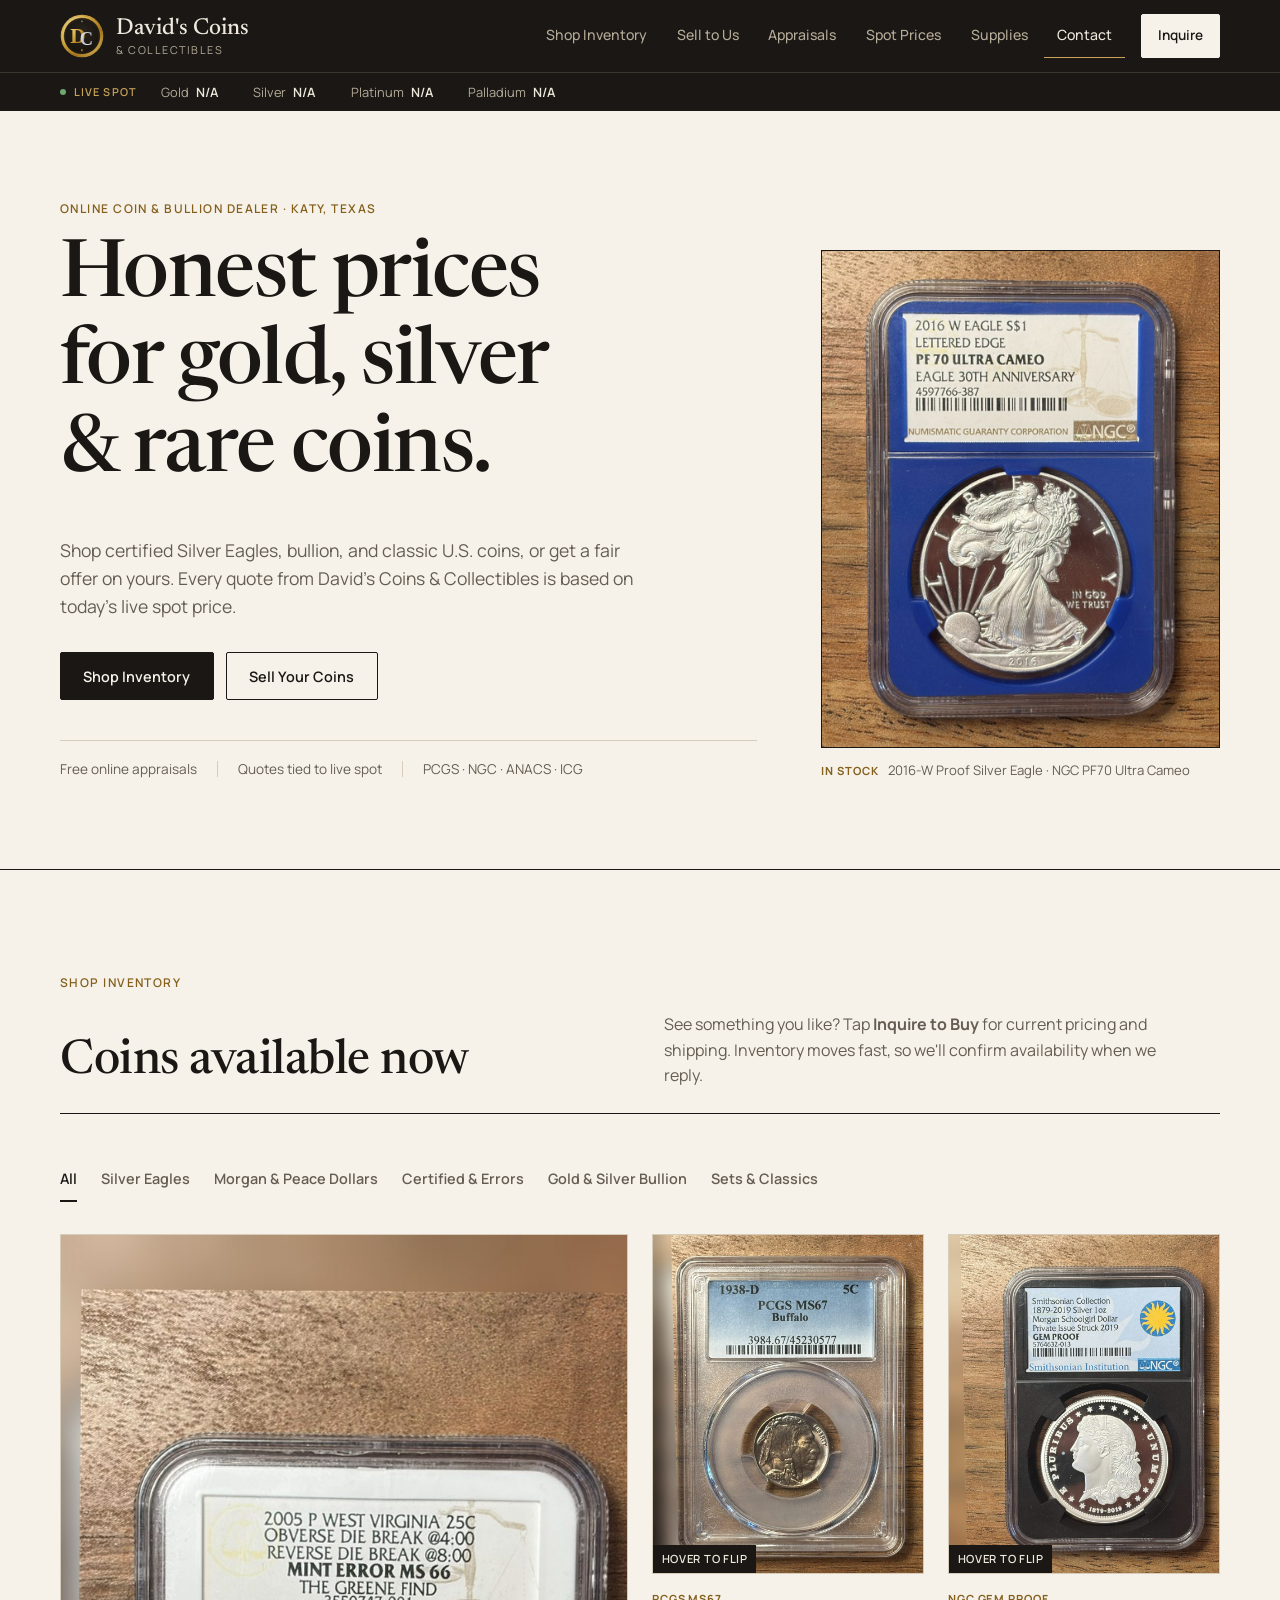
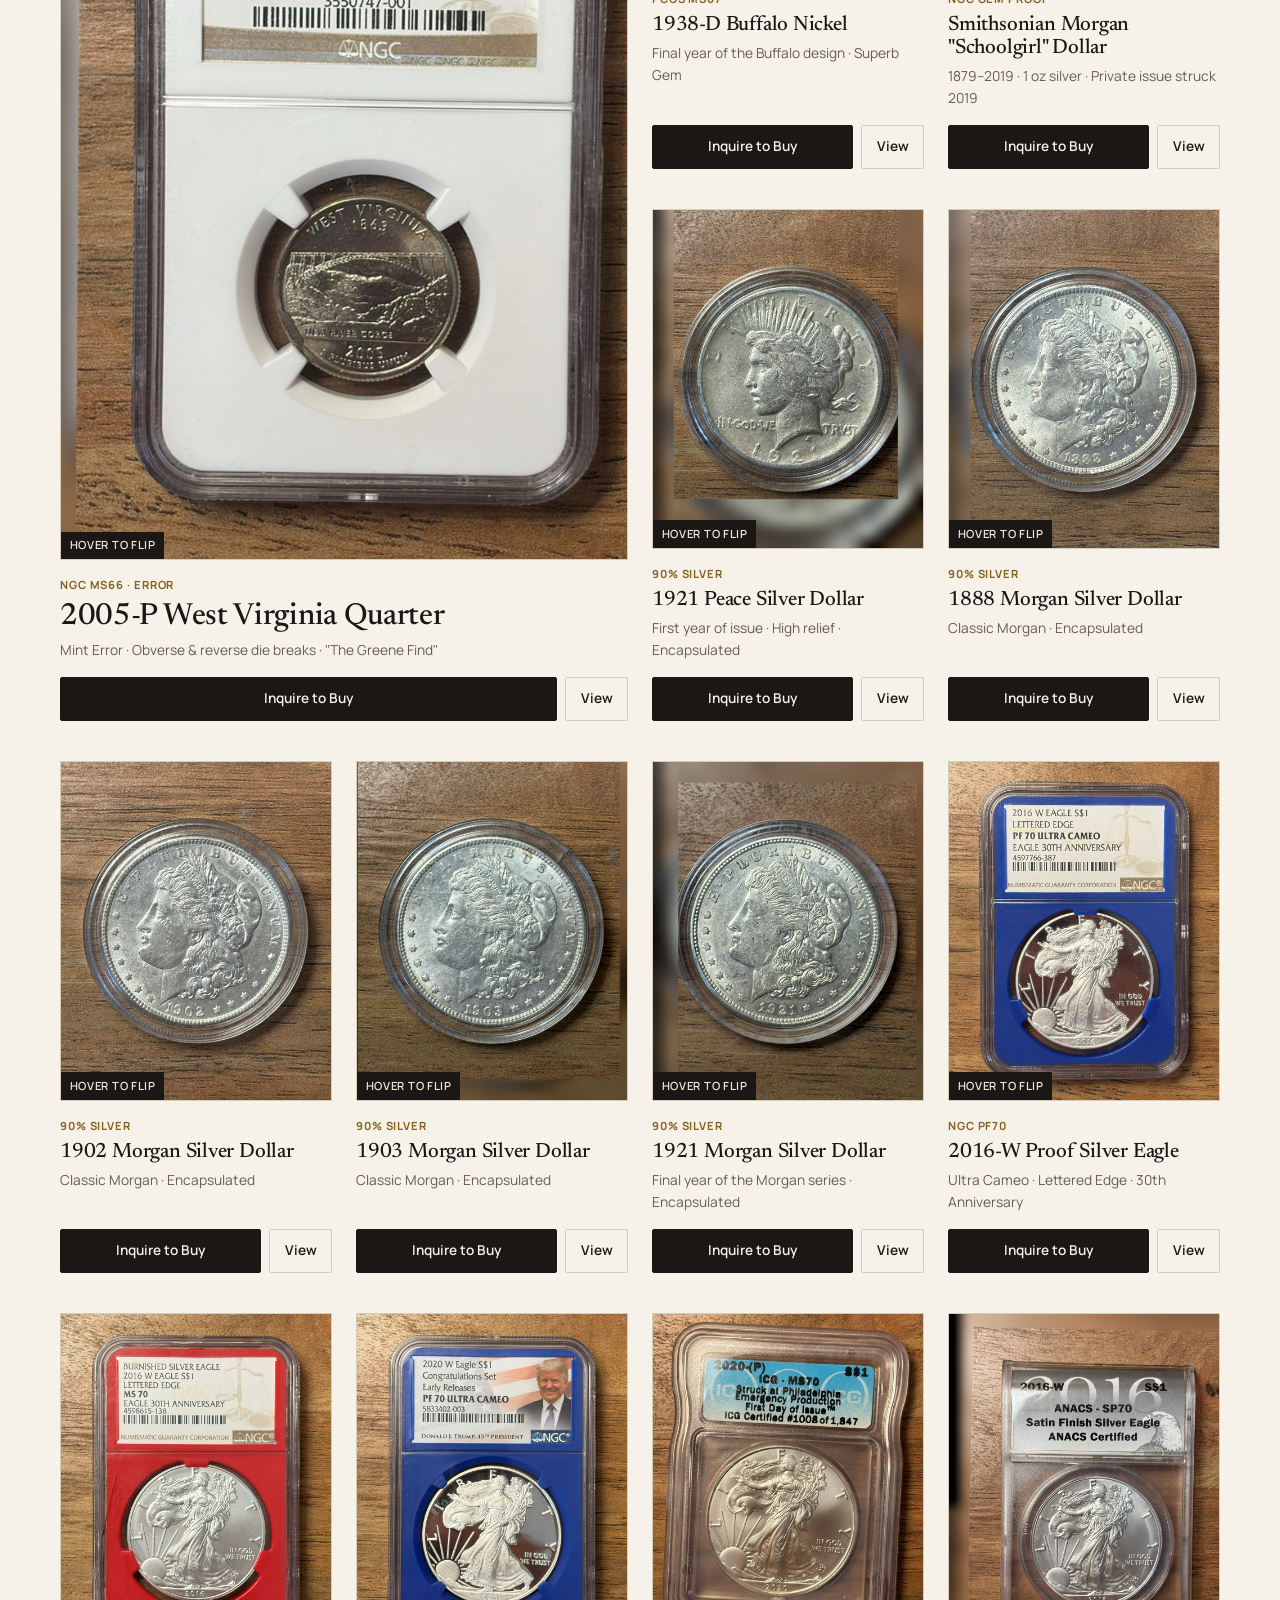
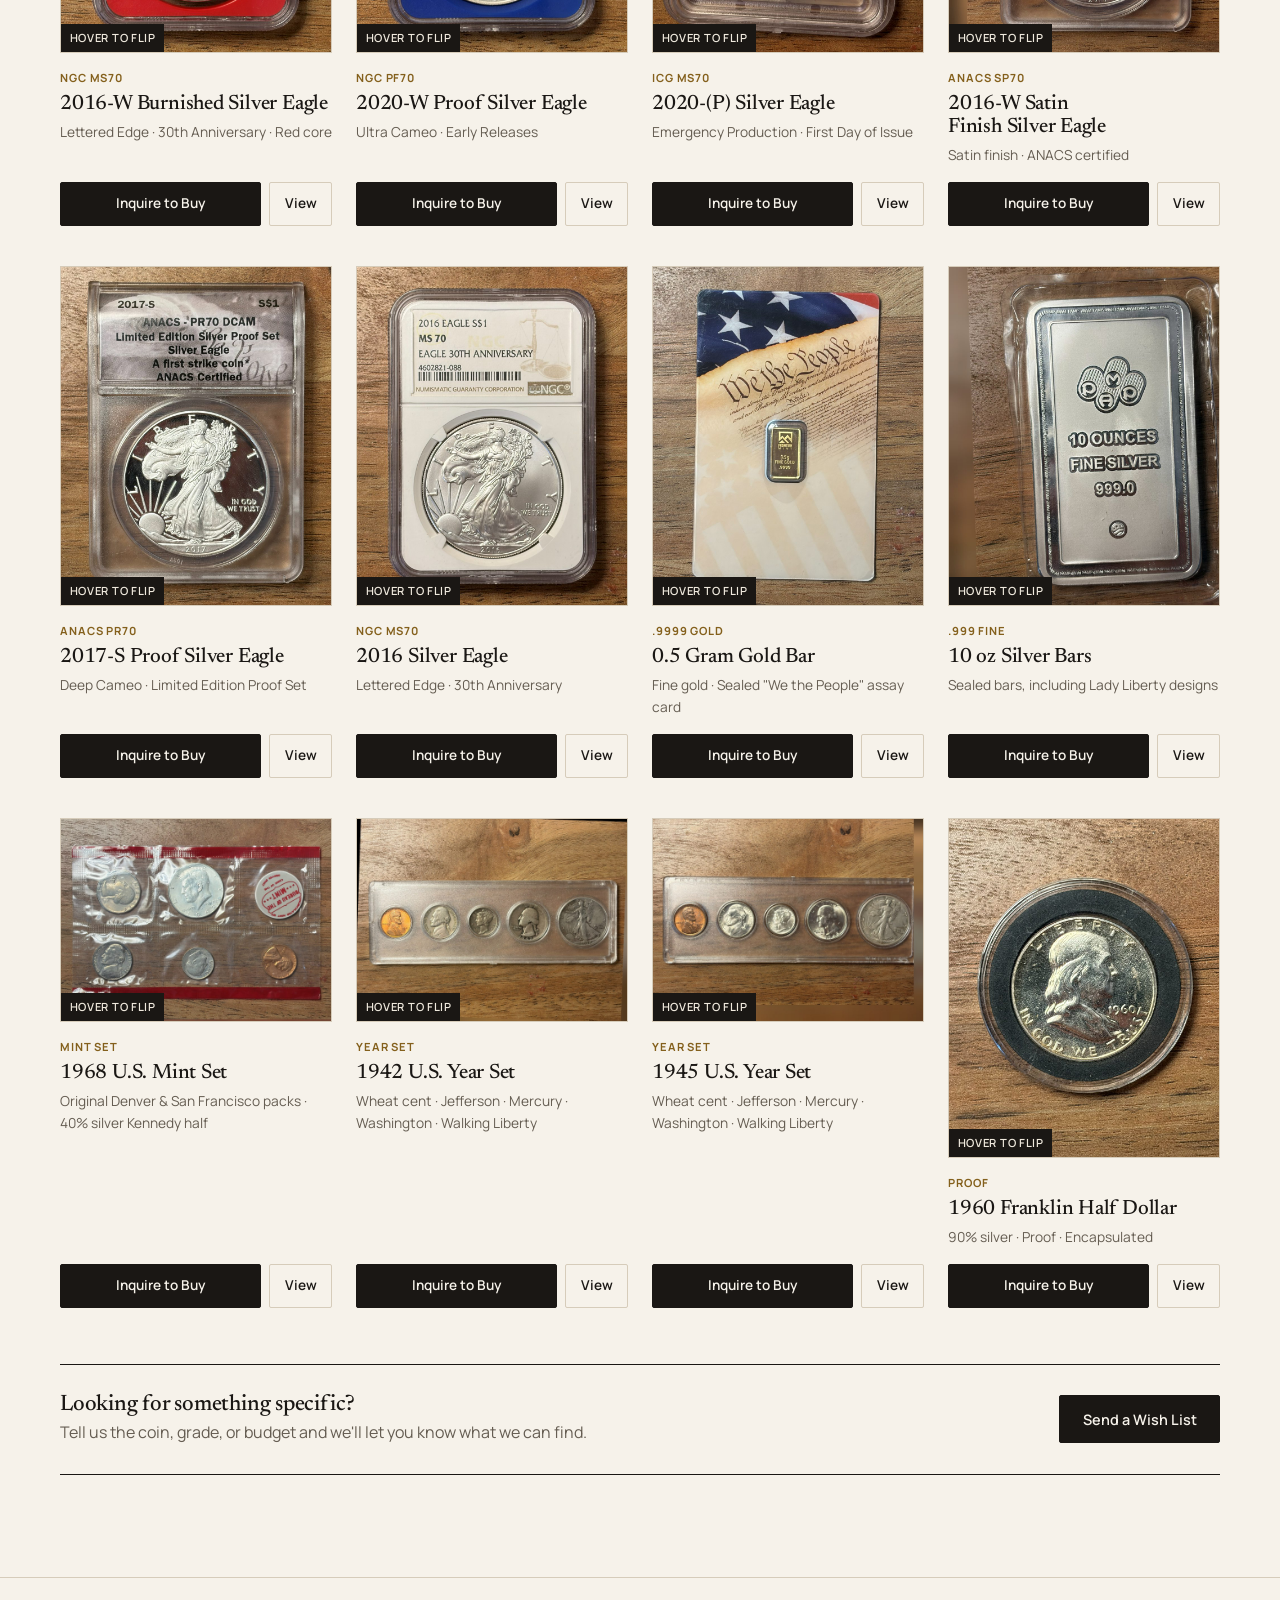
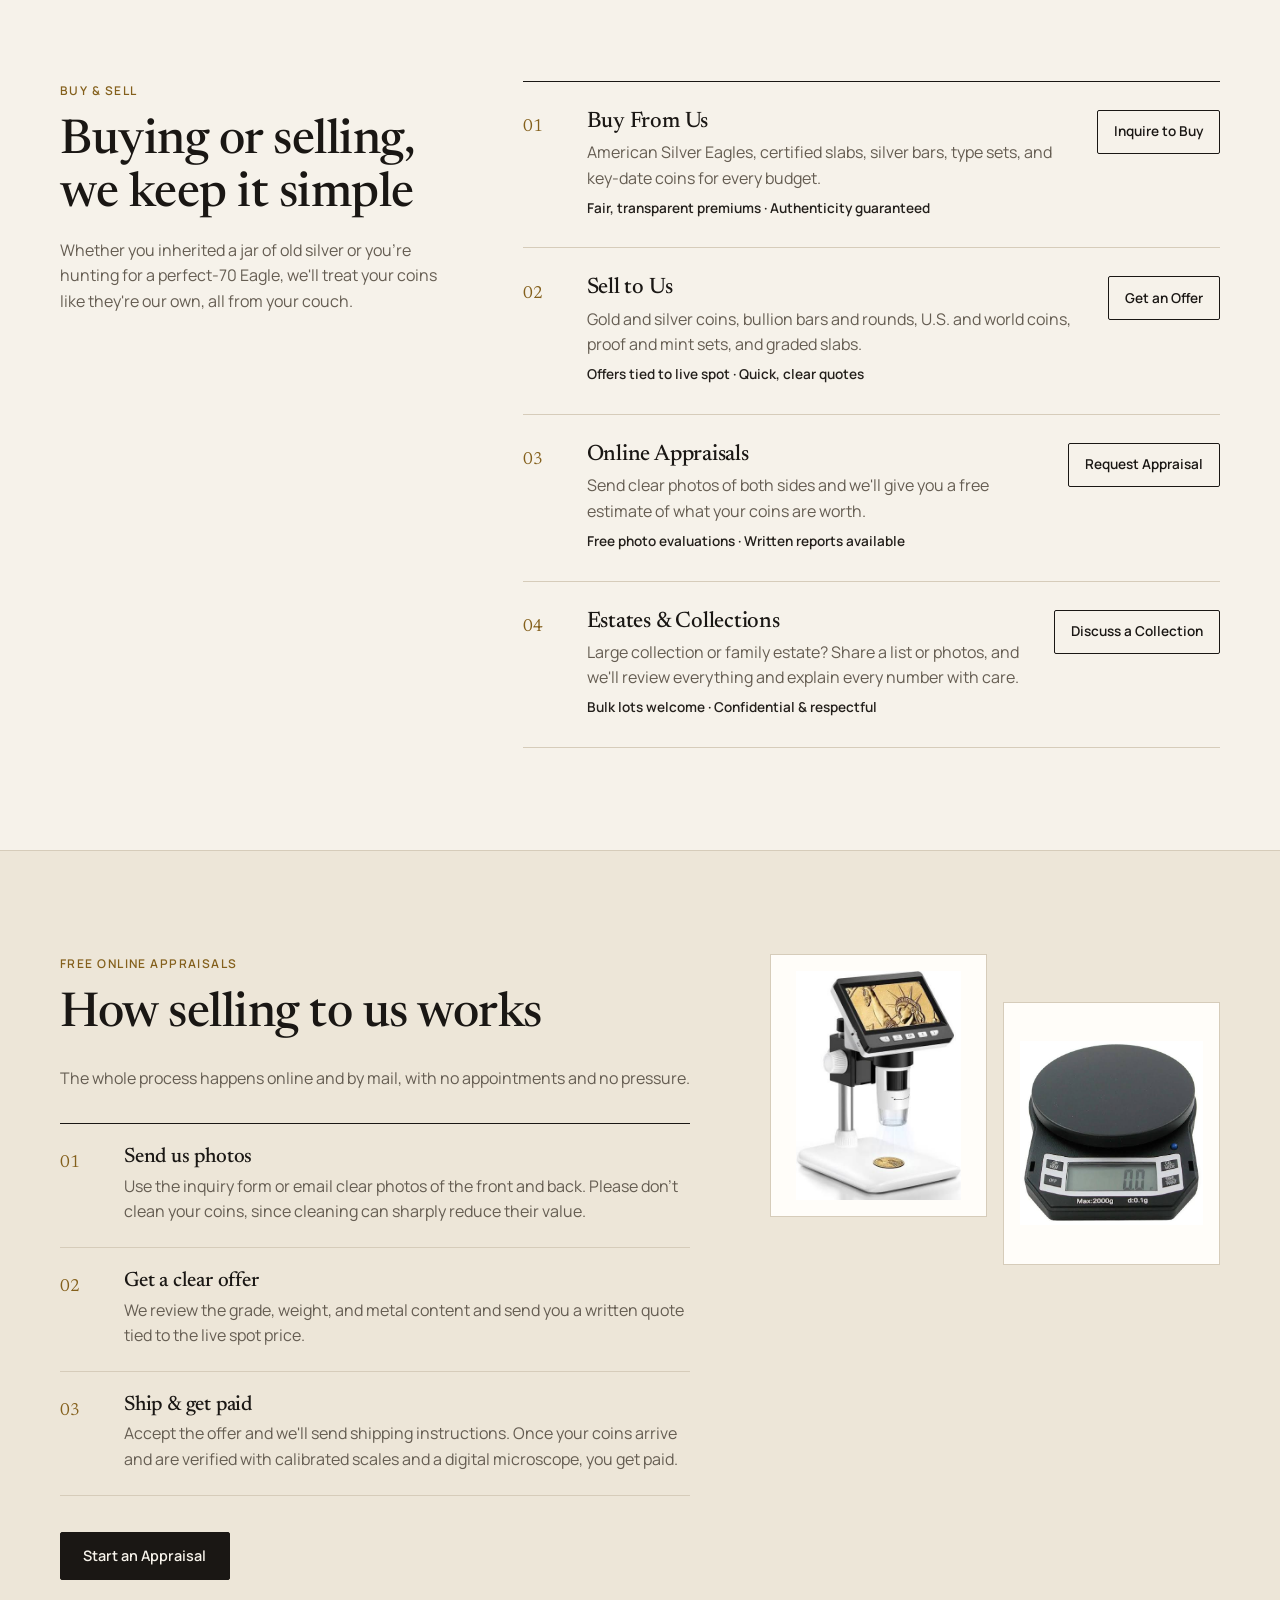
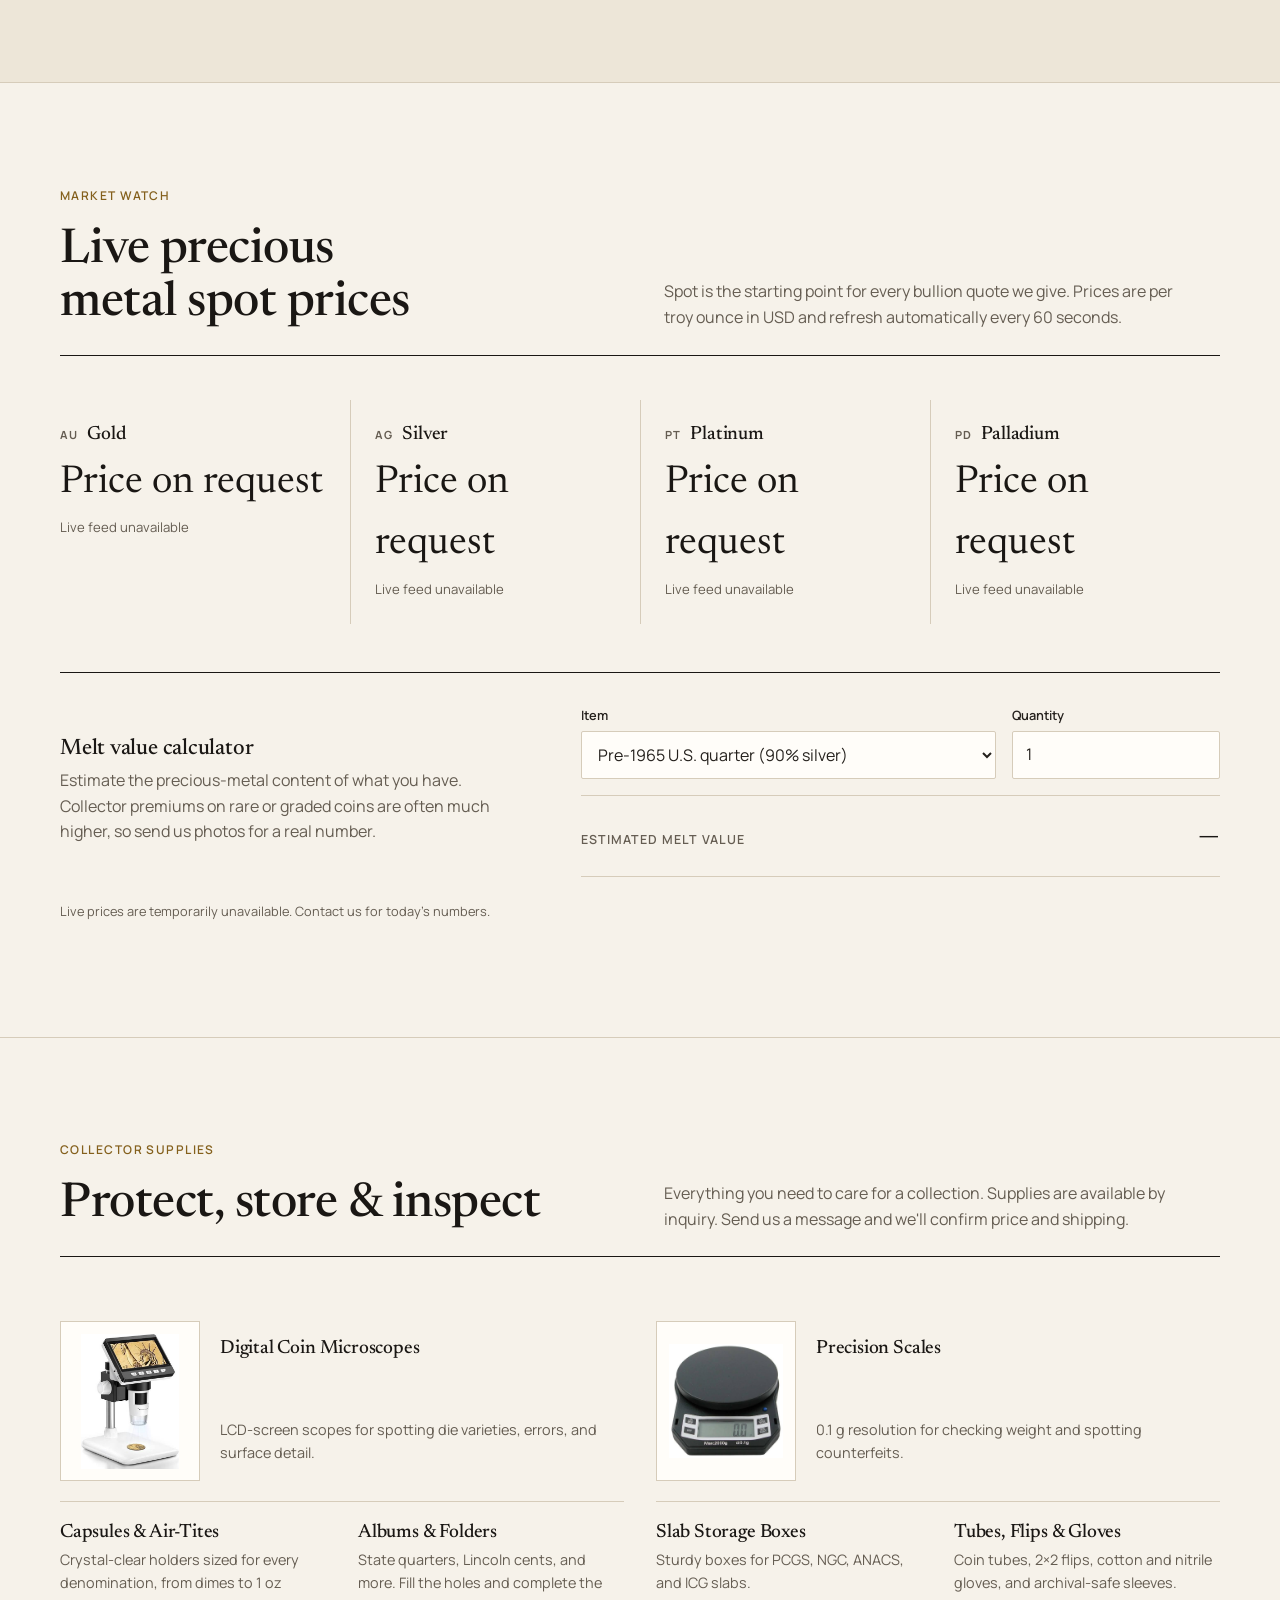
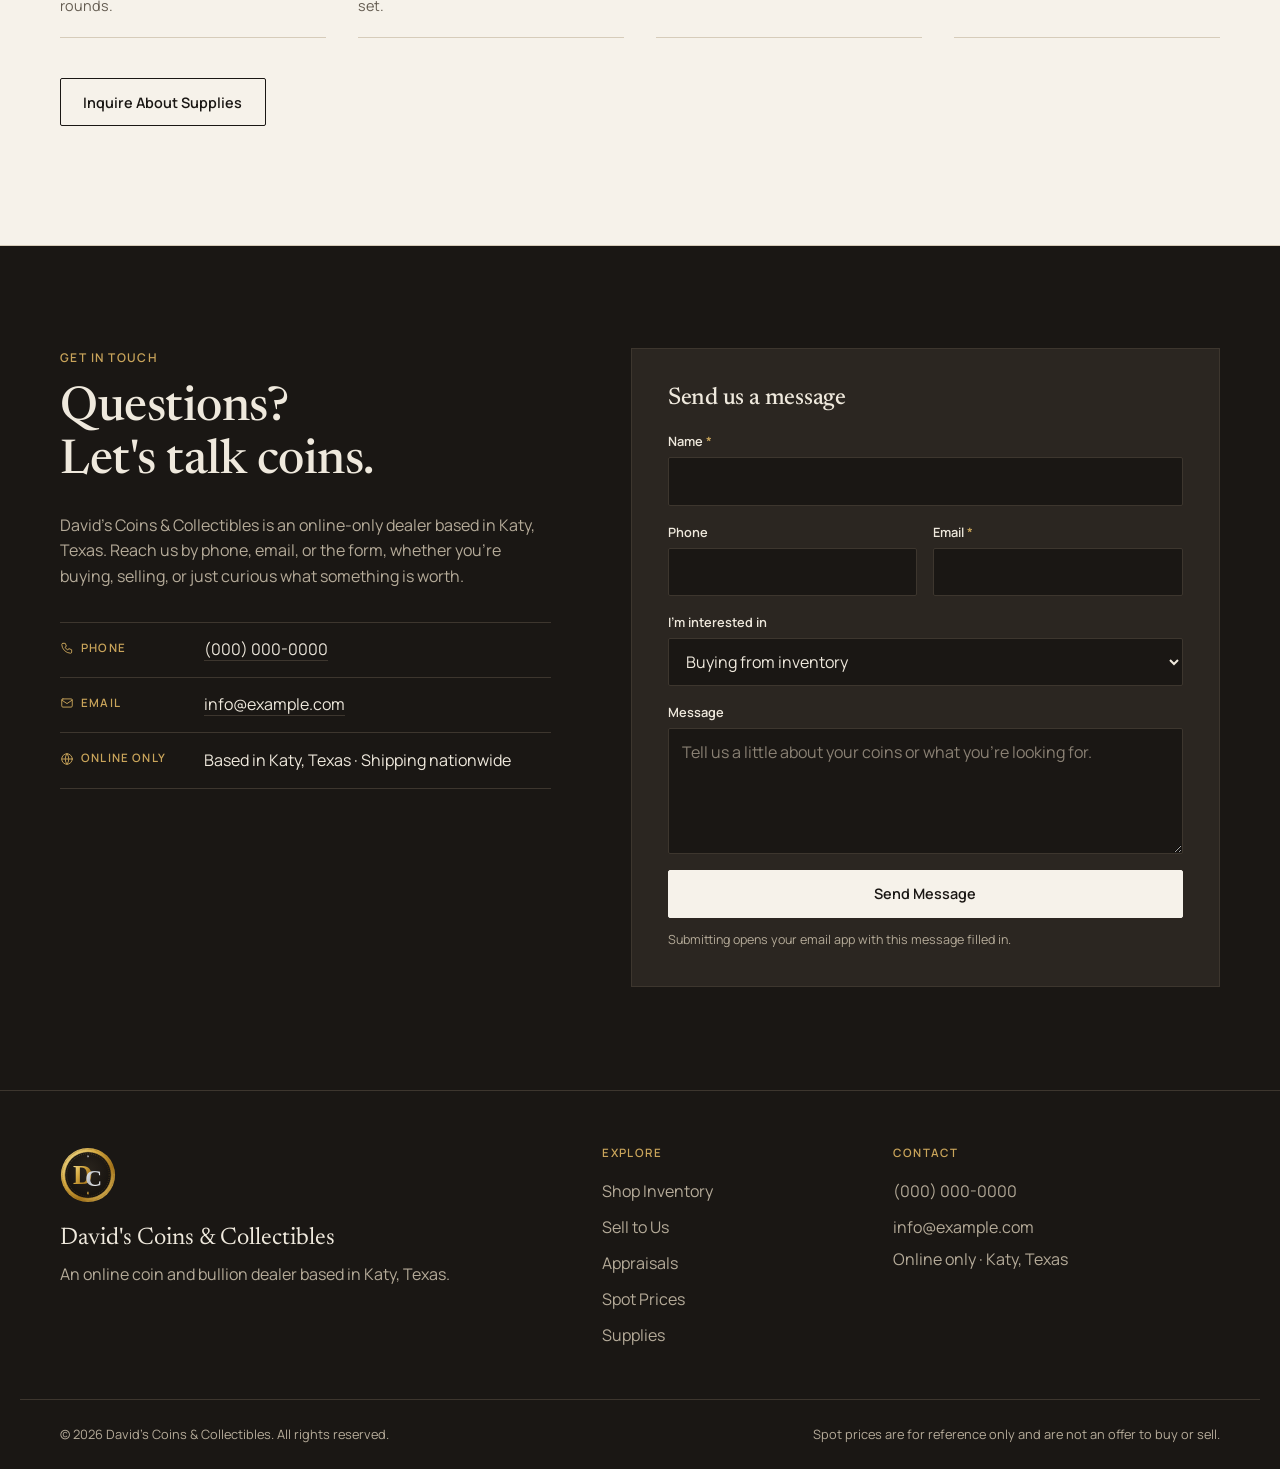
==== commit 574ecd85: "Redesign: warm editorial look, remove AI-style patterns Flat square buttons with no glow, one brass " ====
--- a/index.html
+++ b/index.html
@@ -5,11 +5,11 @@
   <meta name="viewport" content="width=device-width, initial-scale=1">
   <title>David's Coins &amp; Collectibles | Online Coin &amp; Bullion Dealer</title>
   <meta name="description" content="David's Coins & Collectibles is an online coin dealer based in Katy, Texas. Shop certified Silver Eagles, bullion, and classic U.S. coins, or get a fair online offer on yours.">
-  <meta name="theme-color" content="#14110E">
+  <meta name="theme-color" content="#1A1714">
   <link rel="icon" href="assets/img/logo-mark.svg" type="image/svg+xml">
   <link rel="preconnect" href="https://fonts.googleapis.com">
   <link rel="preconnect" href="https://fonts.gstatic.com" crossorigin>
-  <link href="https://fonts.googleapis.com/css2?family=Cormorant:wght@500;600;700&family=Montserrat:wght@400;500;600;700&display=swap" rel="stylesheet">
+  <link href="https://fonts.googleapis.com/css2?family=Newsreader:opsz,wght@6..72,400;6..72,500;6..72,600&family=Manrope:wght@400;500;600;700&display=swap" rel="stylesheet">
   <link rel="stylesheet" href="assets/css/styles.css">
 </head>
 <body>
@@ -27,7 +27,7 @@
       </a>
 
       <div class="header-actions">
-        <button class="btn btn-gold btn-sm header-inquire" type="button" data-inquire="General question">Inquire</button>
+        <button class="btn btn-primary btn-sm header-inquire" type="button" data-inquire="General question">Inquire</button>
         <button class="nav-toggle" aria-expanded="false" aria-controls="primary-nav" aria-label="Open menu">
           <span></span><span></span><span></span>
         </button>
@@ -65,25 +65,23 @@
       <div class="container hero-grid">
         <div class="hero-copy">
           <p class="eyebrow">Online Coin &amp; Bullion Dealer · Katy, Texas</p>
-          <h1>Honest prices for<br><span class="gold-text">gold, silver</span> &amp; <span class="silver-text">rare coins</span>.</h1>
+          <h1>Honest prices for gold, silver &amp; rare coins.</h1>
           <p class="lead">Shop certified Silver Eagles, bullion, and classic U.S. coins, or get a fair offer on yours. Every quote from David's Coins &amp; Collectibles is based on today's live spot price.</p>
           <div class="hero-ctas">
-            <a href="#inventory" class="btn btn-gold">Shop Inventory</a>
-            <a href="#services" class="btn btn-ghost">Sell Your Coins</a>
+            <a href="#inventory" class="btn btn-primary">Shop Inventory</a>
+            <a href="#services" class="btn btn-secondary">Sell Your Coins</a>
           </div>
           <ul class="hero-trust" aria-label="Why customers trust us">
-            <li><svg aria-hidden="true" viewBox="0 0 24 24"><path d="M12 3l7 3v6c0 4.5-3 8-7 9-4-1-7-4.5-7-9V6z"/><path d="M9 12l2 2 4-4"/></svg>Free online appraisals</li>
-            <li><svg aria-hidden="true" viewBox="0 0 24 24"><path d="M3 12h4l3-8 4 16 3-8h4"/></svg>Quotes tied to live spot</li>
-            <li><svg aria-hidden="true" viewBox="0 0 24 24"><path d="M4 7h16M4 12h16M4 17h10"/></svg>PCGS · NGC · ANACS · ICG</li>
+            <li>Free online appraisals</li>
+            <li>Quotes tied to live spot</li>
+            <li>PCGS · NGC · ANACS · ICG</li>
           </ul>
         </div>
 
-        <div class="hero-visual" aria-hidden="true">
-          <div class="hero-glow"></div>
-          <figure class="slab slab-1"><img src="assets/img/photos/img_7975.jpg?v=3" alt="" width="960" height="1200"></figure>
-          <figure class="slab slab-2"><img src="assets/img/photos/img_7990.jpg?v=3" alt="" width="960" height="1200"></figure>
-          <figure class="slab slab-3"><img src="assets/img/photos/img_8011.jpg?v=3" alt="" width="960" height="1200"></figure>
-        </div>
+        <figure class="hero-figure">
+          <img src="assets/img/photos/img_7990.jpg?v=3" alt="2016-W Proof Silver Eagle in an NGC PF70 holder" width="960" height="1200">
+          <figcaption><span>In stock</span> 2016-W Proof Silver Eagle · NGC PF70 Ultra Cameo</figcaption>
+        </figure>
       </div>
     </section>
 
@@ -108,7 +106,7 @@
         <div class="gallery" data-gallery>
           <!-- Each card: data-front / data-back are photo names in assets/img/photos.
                Optional: data-wide (landscape photos), data-labels="Label 1,Label 2" (viewer toggle names) -->
-          <article class="coin-card" data-cat="certified" data-front="img_8013" data-back="img_8014">
+          <article class="coin-card is-featured" data-cat="certified" data-front="img_8013" data-back="img_8014">
             <span class="badge">NGC MS66 · Error</span>
             <h3>2005-P West Virginia Quarter</h3>
             <p>Mint Error · Obverse &amp; reverse die breaks · "The Greene Find"</p>
@@ -220,60 +218,68 @@
             <h3>Looking for something specific?</h3>
             <p>Tell us the coin, grade, or budget and we'll let you know what we can find.</p>
           </div>
-          <button class="btn btn-gold" type="button" data-inquire="Looking for a specific coin">Send a Wish List</button>
+          <button class="btn btn-primary" type="button" data-inquire="Looking for a specific coin">Send a Wish List</button>
         </aside>
       </div>
     </section>
 
     <!-- ============ SERVICES: BUY / SELL ============ -->
     <section class="section" id="services">
-      <div class="container">
-        <header class="section-head">
+      <div class="container split">
+        <header class="section-head split-head">
           <p class="eyebrow">Buy &amp; Sell</p>
           <h2>Buying or selling, we keep it simple</h2>
           <p>Whether you inherited a jar of old silver or you're hunting for a perfect-70 Eagle, we'll treat your coins like they're our own, all from your couch.</p>
         </header>
 
-        <div class="card-grid four">
-          <article class="svc-card">
-            <div class="svc-icon"><svg aria-hidden="true" viewBox="0 0 24 24"><path d="M4 7h16l-1.5 11a2 2 0 0 1-2 1.7h-9a2 2 0 0 1-2-1.7z"/><path d="M9 7V5a3 3 0 0 1 6 0v2"/></svg></div>
-            <h3>Buy From Us</h3>
-            <p>American Silver Eagles, certified slabs, silver bars, type sets, and key-date coins for every budget.</p>
-            <ul class="tick-list"><li>Fair, transparent premiums</li><li>Authenticity guaranteed</li></ul>
-            <button class="btn btn-outline btn-sm svc-cta" type="button" data-inquire="Buying from inventory">Inquire to Buy</button>
-          </article>
-          <article class="svc-card">
-            <div class="svc-icon"><svg aria-hidden="true" viewBox="0 0 24 24"><path d="M3 12h4l3-8 4 16 3-8h4"/></svg></div>
-            <h3>Sell to Us</h3>
-            <p>Gold and silver coins, bullion bars and rounds, U.S. and world coins, proof and mint sets, and graded slabs.</p>
-            <ul class="tick-list"><li>Offers tied to live spot</li><li>Quick, clear quotes</li></ul>
-            <button class="btn btn-outline btn-sm svc-cta" type="button" data-inquire="Selling coins or bullion">Get an Offer</button>
-          </article>
-          <article class="svc-card">
-            <div class="svc-icon"><svg aria-hidden="true" viewBox="0 0 24 24"><path d="M3 21l3-3"/><circle cx="11" cy="11" r="7"/><path d="M11 8v6M8 11h6"/></svg></div>
-            <h3>Online Appraisals</h3>
-            <p>Send clear photos of both sides and we'll give you a free estimate of what your coins are worth.</p>
-            <ul class="tick-list"><li>Free photo evaluations</li><li>Written reports available</li></ul>
-            <button class="btn btn-outline btn-sm svc-cta" type="button" data-inquire="Free appraisal">Request Appraisal</button>
-          </article>
-          <article class="svc-card">
-            <div class="svc-icon"><svg aria-hidden="true" viewBox="0 0 24 24"><path d="M4 6h16v12H4z"/><path d="M4 10h16M9 14h6"/></svg></div>
-            <h3>Estates &amp; Collections</h3>
-            <p>Large collection or family estate? Share a list or photos, and we'll review everything and explain every number with care.</p>
-            <ul class="tick-list"><li>Bulk lots welcome</li><li>Confidential &amp; respectful</li></ul>
-            <button class="btn btn-outline btn-sm svc-cta" type="button" data-inquire="Estate / large collection">Discuss a Collection</button>
-          </article>
-        </div>
+        <ol class="service-list">
+          <li>
+            <span class="num">01</span>
+            <div>
+              <h3>Buy From Us</h3>
+              <p>American Silver Eagles, certified slabs, silver bars, type sets, and key-date coins for every budget.</p>
+              <p class="notes">Fair, transparent premiums · Authenticity guaranteed</p>
+            </div>
+            <button class="btn btn-secondary btn-sm" type="button" data-inquire="Buying from inventory">Inquire to Buy</button>
+          </li>
+          <li>
+            <span class="num">02</span>
+            <div>
+              <h3>Sell to Us</h3>
+              <p>Gold and silver coins, bullion bars and rounds, U.S. and world coins, proof and mint sets, and graded slabs.</p>
+              <p class="notes">Offers tied to live spot · Quick, clear quotes</p>
+            </div>
+            <button class="btn btn-secondary btn-sm" type="button" data-inquire="Selling coins or bullion">Get an Offer</button>
+          </li>
+          <li>
+            <span class="num">03</span>
+            <div>
+              <h3>Online Appraisals</h3>
+              <p>Send clear photos of both sides and we'll give you a free estimate of what your coins are worth.</p>
+              <p class="notes">Free photo evaluations · Written reports available</p>
+            </div>
+            <button class="btn btn-secondary btn-sm" type="button" data-inquire="Free appraisal">Request Appraisal</button>
+          </li>
+          <li>
+            <span class="num">04</span>
+            <div>
+              <h3>Estates &amp; Collections</h3>
+              <p>Large collection or family estate? Share a list or photos, and we'll review everything and explain every number with care.</p>
+              <p class="notes">Bulk lots welcome · Confidential &amp; respectful</p>
+            </div>
+            <button class="btn btn-secondary btn-sm" type="button" data-inquire="Estate / large collection">Discuss a Collection</button>
+          </li>
+        </ol>
       </div>
     </section>
 
     <!-- ============ APPRAISAL PROCESS ============ -->
-    <section class="section section-dark" id="appraisals">
+    <section class="section section-tint" id="appraisals">
       <div class="container appraisal-grid">
         <div>
           <p class="eyebrow">Free Online Appraisals</p>
           <h2>How selling to us works</h2>
-          <p class="muted-on-dark">The whole process happens online and by mail, with no appointments and no pressure.</p>
+          <p class="muted">The whole process happens online and by mail, with no appointments and no pressure.</p>
           <ol class="steps">
             <li>
               <span class="step-num">01</span>
@@ -288,7 +294,7 @@
               <div><h3>Ship &amp; get paid</h3><p>Accept the offer and we'll send shipping instructions. Once your coins arrive and are verified with calibrated scales and a digital microscope, you get paid.</p></div>
             </li>
           </ol>
-          <button class="btn btn-gold" type="button" data-inquire="Free appraisal">Start an Appraisal</button>
+          <button class="btn btn-primary" type="button" data-inquire="Free appraisal">Start an Appraisal</button>
         </div>
         <div class="appraisal-media">
           <figure class="frame"><img src="assets/img/microscope.jpg" alt="Digital coin microscope showing a magnified Statue of Liberty coin design" width="380" height="526" loading="lazy"></figure>
@@ -364,7 +370,7 @@
     </section>
 
     <!-- ============ SUPPLIES ============ -->
-    <section class="section section-ivory" id="supplies">
+    <section class="section" id="supplies">
       <div class="container">
         <header class="section-head">
           <p class="eyebrow">Collector Supplies</p>
@@ -384,27 +390,23 @@
             <p>0.1 g resolution for checking weight and spotting counterfeits.</p>
           </article>
           <article class="supply-card icon-card">
-            <div class="supply-icon"><svg aria-hidden="true" viewBox="0 0 48 48"><circle cx="24" cy="24" r="16"/><circle cx="24" cy="24" r="11"/></svg></div>
             <h3>Capsules &amp; Air-Tites</h3>
             <p>Crystal-clear holders sized for every denomination, from dimes to 1 oz rounds.</p>
           </article>
           <article class="supply-card icon-card">
-            <div class="supply-icon"><svg aria-hidden="true" viewBox="0 0 48 48"><rect x="8" y="10" width="32" height="28" rx="2"/><path d="M24 10v28"/><circle cx="16" cy="20" r="3"/><circle cx="16" cy="29" r="3"/><circle cx="32" cy="20" r="3"/><circle cx="32" cy="29" r="3"/></svg></div>
             <h3>Albums &amp; Folders</h3>
             <p>State quarters, Lincoln cents, and more. Fill the holes and complete the set.</p>
           </article>
           <article class="supply-card icon-card">
-            <div class="supply-icon"><svg aria-hidden="true" viewBox="0 0 48 48"><rect x="12" y="6" width="24" height="36" rx="3"/><path d="M12 14h24"/><circle cx="24" cy="28" r="7"/></svg></div>
             <h3>Slab Storage Boxes</h3>
             <p>Sturdy boxes for PCGS, NGC, ANACS, and ICG slabs.</p>
           </article>
           <article class="supply-card icon-card">
-            <div class="supply-icon"><svg aria-hidden="true" viewBox="0 0 48 48"><rect x="16" y="4" width="16" height="40" rx="3"/><path d="M16 12h16M16 36h16"/></svg></div>
             <h3>Tubes, Flips &amp; Gloves</h3>
             <p>Coin tubes, 2×2 flips, cotton and nitrile gloves, and archival-safe sleeves.</p>
           </article>
         </div>
-        <p class="center"><button class="btn btn-outline" type="button" data-inquire="Collector supplies">Inquire About Supplies</button></p>
+        <p class="center"><button class="btn btn-secondary" type="button" data-inquire="Collector supplies">Inquire About Supplies</button></p>
       </div>
     </section>
 
@@ -466,7 +468,7 @@
             <label for="cf-msg">Message</label>
             <textarea id="cf-msg" name="message" rows="4" placeholder="Tell us a little about your coins or what you're looking for."></textarea>
           </div>
-          <button type="submit" class="btn btn-gold btn-block">Send Message</button>
+          <button type="submit" class="btn btn-primary btn-block">Send Message</button>
           <p class="form-note">Submitting opens your email app with this message filled in.</p>
         </form>
       </div>
@@ -521,7 +523,7 @@
           <button data-side="front" aria-pressed="true">Front</button>
           <button data-side="back" aria-pressed="false">Back</button>
         </div>
-        <button class="btn btn-gold btn-block" type="button" data-viewer-inquire>Inquire to Buy</button>
+        <button class="btn btn-primary btn-block" type="button" data-viewer-inquire>Inquire to Buy</button>
       </div>
     </div>
   </dialog>
@@ -556,7 +558,7 @@
         <label for="qi-msg">Message</label>
         <textarea id="qi-msg" name="message" rows="3"></textarea>
       </div>
-      <button type="submit" class="btn btn-gold btn-block">Send Inquiry</button>
+      <button type="submit" class="btn btn-primary btn-block">Send Inquiry</button>
       <p class="form-note">Opens your email app with this message filled in.</p>
     </form>
   </dialog>
--- a/assets/css/styles.css
+++ b/assets/css/styles.css
@@ -1,374 +1,340 @@
 /* =========================================================
-   David's Coins & Collectibles — design tokens
-   Source: design-system/davids-coins-and-collectibles/MASTER.md
+   David's Coins & Collectibles
+   Direction: warm editorial. Printed-catalog feel — paper, ink,
+   one brass accent, hairline rules. No gradients, glows or blur.
    ========================================================= */
 :root {
-  --ink: #14110E;
-  --ink-2: #1C1917;
-  --ink-3: #2A241D;
-  --stone: #44403C;
-  --ivory: #FAF7F0;
-  --paper: #FFFFFF;
-  --bg: #FAFAF9;
-  --fg: #0C0A09;
-  --muted: #57534E;
-  --on-dark: #F5F1E8;
-  --on-dark-muted: #C9C2B4;
-  --border: #E2DDD3;
-  --border-dark: rgba(232, 200, 120, .18);
-
-  --gold: #C9A13B;
-  --gold-hi: #F2DC91;
-  --gold-lo: #8F6514;
-  --gold-text: #A16207;           /* 4.5:1+ on light backgrounds */
-  --silver: #C7CCD1;
-  --silver-hi: #F4F5F6;
-  --danger: #B91C1C;
-  --up: #15803D;
-  --down: #B91C1C;
-
-  --grad-gold: linear-gradient(135deg, var(--gold-hi) 0%, #D9AE45 40%, var(--gold-lo) 75%, #E9C766 100%);
-  --grad-silver: linear-gradient(135deg, #FFFFFF 0%, #B9BEC4 45%, #EEF0F2 70%, #868C93 100%);
-
-  --font-display: 'Cormorant', 'Cormorant Garamond', Georgia, serif;
-  --font-body: 'Montserrat', system-ui, -apple-system, 'Segoe UI', sans-serif;
-
-  --radius: 14px;
-  --radius-sm: 8px;
-  --shadow-1: 0 1px 2px rgba(20, 17, 14, .06), 0 4px 12px rgba(20, 17, 14, .06);
-  --shadow-2: 0 10px 30px rgba(20, 17, 14, .12), 0 2px 6px rgba(20, 17, 14, .08);
-  --shadow-gold: 0 10px 30px rgba(201, 161, 59, .25);
-
-  --ease-out: cubic-bezier(.2, .8, .2, 1);
-  --t-fast: 160ms;
-  --t-med: 280ms;
-
-  --header-h: 116px;
+  --paper: #F6F2EA;
+  --paper-2: #EDE6D8;
+  --white: #FFFDF9;
+  --ink: #1A1714;
+  --ink-2: #2B2621;
+  --text: #24201C;
+  --muted: #655D52;          /* 5.6:1 on paper */
+  --rule: #D6CCBA;
+  --rule-strong: #1A1714;
+  --brass: #84601C;          /* 5.1:1 on paper */
+  --brass-light: #C9A45A;    /* on ink only */
+  --on-ink: #EFE9DD;
+  --on-ink-muted: #B5AB99;
+  --rule-ink: #3D362E;
+  --up: #2F6B3A;
+  --down: #A03224;
+
+  --font-display: 'Newsreader', Georgia, 'Times New Roman', serif;
+  --font-body: 'Manrope', system-ui, -apple-system, 'Segoe UI', sans-serif;
+
+  --radius: 2px;
+  --t: 160ms ease-out;
+  --header-h: 112px;
 }
 
 /* ---------- base ---------- */
 *, *::before, *::after { box-sizing: border-box; }
 html { scroll-behavior: smooth; scroll-padding-top: var(--header-h); -webkit-text-size-adjust: 100%; }
-body {
-  margin: 0;
-  font-family: var(--font-body);
-  font-size: 16px;
-  line-height: 1.65;
-  color: var(--fg);
-  background: var(--bg);
-  -webkit-font-smoothing: antialiased;
-}
+body { margin: 0; font-family: var(--font-body); font-size: 16px; line-height: 1.6; color: var(--text); background: var(--paper); -webkit-font-smoothing: antialiased; }
 img { max-width: 100%; height: auto; display: block; }
 a { color: inherit; }
-h1, h2, h3, h4 { font-family: var(--font-display); font-weight: 600; line-height: 1.12; margin: 0 0 .5em; letter-spacing: -.005em; text-wrap: balance; }
-h1 { font-size: clamp(2.6rem, 6vw, 4.6rem); font-weight: 600; }
-h2 { font-size: clamp(2.1rem, 4.2vw, 3.2rem); }
-h3 { font-size: 1.55rem; }
+h1, h2, h3, h4 { font-family: var(--font-display); font-weight: 500; line-height: 1.1; margin: 0 0 .5em; letter-spacing: -.01em; text-wrap: balance; color: var(--ink); }
+h1 { font-size: clamp(2.6rem, 6.2vw, 5rem); letter-spacing: -.02em; }
+h2 { font-size: clamp(2rem, 4vw, 3rem); }
+h3 { font-size: 1.4rem; }
 p { margin: 0 0 1em; }
+em, i { font-style: normal; }
 button { font: inherit; cursor: pointer; }
-svg { width: 1em; height: 1em; fill: none; stroke: currentColor; stroke-width: 1.7; stroke-linecap: round; stroke-linejoin: round; flex-shrink: 0; }
-
-:focus-visible { outline: 3px solid var(--gold); outline-offset: 3px; border-radius: 4px; }
-
-.container { width: 100%; max-width: 1200px; margin-inline: auto; padding-inline: 20px; }
-@media (min-width: 768px) { .container { padding-inline: 32px; } }
-
-.skip-link { position: absolute; left: 12px; top: -60px; z-index: 1000; background: var(--gold); color: var(--ink); padding: 10px 16px; border-radius: var(--radius-sm); font-weight: 600; transition: top var(--t-fast); }
+svg { width: 1em; height: 1em; fill: none; stroke: currentColor; stroke-width: 1.6; stroke-linecap: round; stroke-linejoin: round; flex-shrink: 0; }
+:focus-visible { outline: 2px solid var(--brass); outline-offset: 3px; }
+
+.container { width: 100%; max-width: 1240px; margin-inline: auto; padding-inline: 20px; }
+@media (min-width: 768px) { .container { padding-inline: 40px; } }
+
+.skip-link { position: absolute; left: 12px; top: -60px; z-index: 1000; background: var(--ink); color: var(--on-ink); padding: 10px 16px; font-weight: 600; transition: top var(--t); }
 .skip-link:focus { top: 12px; }
 
-.eyebrow { font-size: .78rem; font-weight: 600; letter-spacing: .22em; text-transform: uppercase; color: var(--gold-text); margin-bottom: .9rem; display: inline-flex; align-items: center; gap: .7rem; }
-.eyebrow::before { content: ""; width: 28px; height: 1px; background: currentColor; }
-.section-dark .eyebrow, .hero .eyebrow { color: var(--gold); }
-
-.gold-text { background: var(--grad-gold); -webkit-background-clip: text; background-clip: text; color: transparent; }
-.silver-text { background: var(--grad-silver); -webkit-background-clip: text; background-clip: text; color: transparent; }
-.center { text-align: center; margin-top: 2.5rem; }
-
-/* ---------- buttons ---------- */
-.btn { display: inline-flex; align-items: center; justify-content: center; gap: .5rem; min-height: 48px; padding: 0 1.6rem; border-radius: 999px; font-weight: 600; font-size: .92rem; letter-spacing: .03em; text-decoration: none; border: 1px solid transparent; transition: transform var(--t-fast) var(--ease-out), box-shadow var(--t-med), background-color var(--t-med), color var(--t-med), border-color var(--t-med); cursor: pointer; }
-.btn:active { transform: scale(.97); }
-.btn-gold { background: var(--grad-gold); color: var(--ink); box-shadow: var(--shadow-gold); }
-.btn-gold:hover { box-shadow: 0 14px 36px rgba(201, 161, 59, .4); transform: translateY(-1px); }
-.btn-ghost { color: var(--on-dark); border-color: rgba(245, 241, 232, .35); }
-.btn-ghost:hover { border-color: var(--gold); color: var(--gold-hi); }
-.btn-outline { color: var(--ink); border-color: var(--ink); }
-.btn-outline:hover { background: var(--ink); color: var(--on-dark); }
-.btn-sm { min-height: 40px; padding: 0 1.1rem; font-size: .85rem; }
+.eyebrow { font-size: .75rem; font-weight: 600; letter-spacing: .12em; text-transform: uppercase; color: var(--brass); margin-bottom: 1rem; }
+.section-dark .eyebrow { color: var(--brass-light); }
+.muted { color: var(--muted); }
+.center { margin-top: 2.5rem; }
+
+/* ---------- buttons: flat, square-cornered ---------- */
+.btn { display: inline-flex; align-items: center; justify-content: center; gap: .5rem; min-height: 48px; padding: 0 1.4rem; border-radius: var(--radius); border: 1px solid var(--ink); font-weight: 600; font-size: .9rem; text-decoration: none; transition: background-color var(--t), color var(--t), border-color var(--t); cursor: pointer; }
+.btn-primary { background: var(--ink); color: var(--paper); }
+.btn-primary:hover { background: var(--brass); border-color: var(--brass); }
+.btn-secondary { background: transparent; color: var(--ink); }
+.btn-secondary:hover { background: var(--ink); color: var(--paper); }
+.btn-sm { min-height: 44px; padding: 0 1rem; font-size: .85rem; }
 .btn-block { width: 100%; }
+.section-dark .btn-primary, .contact-form .btn-primary { background: var(--paper); color: var(--ink); border-color: var(--paper); }
+.section-dark .btn-primary:hover, .contact-form .btn-primary:hover { background: var(--brass-light); border-color: var(--brass-light); }
 
 /* ---------- header ---------- */
-.site-header { position: sticky; top: 0; z-index: 100; background: rgba(20, 17, 14, .92); backdrop-filter: saturate(140%) blur(12px); -webkit-backdrop-filter: saturate(140%) blur(12px); color: var(--on-dark); border-bottom: 1px solid var(--border-dark); }
-.header-inner { display: flex; align-items: center; justify-content: space-between; gap: 1rem; min-height: 76px; }
-.brand { display: flex; align-items: center; gap: .8rem; text-decoration: none; }
-.brand img { width: 48px; height: 48px; filter: drop-shadow(0 2px 8px rgba(201, 161, 59, .3)); }
+.site-header { position: sticky; top: 0; z-index: 100; background: var(--ink); color: var(--on-ink); }
+.header-inner { display: flex; align-items: center; justify-content: space-between; gap: 1rem; min-height: 72px; }
+.brand { display: flex; align-items: center; gap: .75rem; text-decoration: none; }
+.brand img { width: 44px; height: 44px; }
 .brand-text { display: flex; flex-direction: column; line-height: 1.1; }
-.brand-name { font-family: var(--font-display); font-size: 1.55rem; font-weight: 700; color: var(--gold-hi); }
-.brand-name em { font-style: normal; color: var(--silver-hi); }
-.brand-sub { font-size: .66rem; letter-spacing: .2em; text-transform: uppercase; color: var(--on-dark-muted); margin-top: 3px; }
-
-.primary-nav ul { list-style: none; margin: 0; padding: 0; display: flex; align-items: center; gap: .3rem; }
-.primary-nav a:not(.btn) { display: inline-flex; align-items: center; min-height: 44px; padding: 0 .85rem; text-decoration: none; font-size: .88rem; font-weight: 500; color: var(--on-dark-muted); border-radius: 999px; transition: color var(--t-fast), background-color var(--t-fast); }
-.primary-nav a:not(.btn):hover, .primary-nav a.is-current { color: var(--gold-hi); background: rgba(201, 161, 59, .1); }
-
-.header-actions { display: flex; align-items: center; gap: .6rem; order: 3; }
+.brand-name { font-family: var(--font-display); font-size: 1.45rem; font-weight: 500; color: var(--on-ink); }
+.brand-sub { font-size: .68rem; letter-spacing: .14em; text-transform: uppercase; color: var(--on-ink-muted); margin-top: 3px; }
+
+.header-actions { display: flex; align-items: center; gap: .5rem; order: 3; }
+.header-inquire { background: var(--paper); color: var(--ink); border-color: var(--paper); }
+.header-inquire:hover { background: var(--brass-light); border-color: var(--brass-light); }
 .primary-nav { order: 2; margin-left: auto; }
-.header-inquire { min-height: 44px; }
-
-.nav-toggle { display: none; width: 48px; height: 48px; border: 1px solid var(--border-dark); background: transparent; border-radius: 12px; padding: 0; flex-direction: column; align-items: center; justify-content: center; gap: 5px; }
-.nav-toggle span { display: block; width: 22px; height: 2px; background: var(--gold-hi); border-radius: 2px; transition: transform var(--t-med) var(--ease-out), opacity var(--t-fast); }
-.nav-toggle[aria-expanded="true"] span:nth-child(1) { transform: translateY(7px) rotate(45deg); }
+.primary-nav ul { list-style: none; margin: 0; padding: 0; display: flex; align-items: center; gap: .25rem; }
+.primary-nav a { display: inline-flex; align-items: center; min-height: 44px; padding: 0 .8rem; text-decoration: none; font-size: .88rem; font-weight: 500; color: var(--on-ink-muted); border-bottom: 1px solid transparent; transition: color var(--t), border-color var(--t); }
+.primary-nav a:hover, .primary-nav a.is-current { color: var(--on-ink); border-bottom-color: var(--brass-light); }
+
+.nav-toggle { display: none; width: 44px; height: 44px; border: 1px solid var(--rule-ink); background: transparent; border-radius: var(--radius); padding: 0; flex-direction: column; align-items: center; justify-content: center; gap: 5px; }
+.nav-toggle span { display: block; width: 20px; height: 1.5px; background: var(--on-ink); transition: transform var(--t), opacity var(--t); }
+.nav-toggle[aria-expanded="true"] span:nth-child(1) { transform: translateY(6.5px) rotate(45deg); }
 .nav-toggle[aria-expanded="true"] span:nth-child(2) { opacity: 0; }
-.nav-toggle[aria-expanded="true"] span:nth-child(3) { transform: translateY(-7px) rotate(-45deg); }
+.nav-toggle[aria-expanded="true"] span:nth-child(3) { transform: translateY(-6.5px) rotate(-45deg); }
 
 @media (max-width: 960px) {
   .nav-toggle { display: inline-flex; }
-  .primary-nav { position: absolute; top: 76px; left: 0; right: 0; background: var(--ink); border-bottom: 1px solid var(--border-dark); padding: .75rem 20px 1.25rem; display: none; }
+  .primary-nav { position: absolute; top: 72px; left: 0; right: 0; background: var(--ink); border-top: 1px solid var(--rule-ink); padding: .5rem 20px 1rem; display: none; }
   .primary-nav.is-open { display: block; }
-  .primary-nav ul { flex-direction: column; align-items: stretch; gap: .15rem; }
-  .primary-nav a:not(.btn) { width: 100%; font-size: 1rem; }
-  .primary-nav .btn { margin-top: .5rem; width: 100%; min-height: 48px; }
-}
+  .primary-nav ul { flex-direction: column; align-items: stretch; gap: 0; }
+  .primary-nav li + li { border-top: 1px solid var(--rule-ink); }
+  .primary-nav a { width: 100%; font-size: 1rem; padding: 0; border-bottom: 0; }
+}
+@media (max-width: 400px) { .brand-sub { display: none; } .brand-name { font-size: 1.3rem; } }
 
 /* ---------- ticker ---------- */
-.ticker { border-top: 1px solid var(--border-dark); background: rgba(0, 0, 0, .25); font-size: .8rem; }
-.ticker-inner { display: flex; align-items: center; gap: 1.25rem; min-height: 40px; overflow-x: auto; scrollbar-width: none; }
+.ticker { border-top: 1px solid var(--rule-ink); font-size: .8rem; }
+.ticker-inner { display: flex; align-items: center; gap: 1.5rem; min-height: 38px; overflow-x: auto; scrollbar-width: none; }
 .ticker-inner::-webkit-scrollbar { display: none; }
-.ticker-label { display: inline-flex; align-items: center; gap: .5rem; font-weight: 600; letter-spacing: .16em; text-transform: uppercase; color: var(--gold); font-size: .7rem; white-space: nowrap; }
-.live-dot { width: 7px; height: 7px; border-radius: 50%; background: #22C55E; box-shadow: 0 0 0 0 rgba(34, 197, 94, .6); animation: pulse 2s infinite; }
-.ticker-list { list-style: none; display: flex; gap: 1.6rem; margin: 0; padding: 0; white-space: nowrap; }
+.ticker-label { display: inline-flex; align-items: center; gap: .5rem; font-weight: 600; letter-spacing: .1em; text-transform: uppercase; color: var(--brass-light); font-size: .68rem; white-space: nowrap; }
+.live-dot { width: 6px; height: 6px; border-radius: 50%; background: #6FA86F; }
+.ticker-list { list-style: none; display: flex; gap: 1.75rem; margin: 0; padding: 0; white-space: nowrap; }
 .ticker-list li { display: inline-flex; gap: .45rem; align-items: baseline; }
-.ticker-list .m { color: var(--on-dark-muted); }
-.ticker-list .p { font-weight: 600; color: var(--on-dark); font-variant-numeric: tabular-nums; }
+.ticker-list .m { color: var(--on-ink-muted); }
+.ticker-list .p { font-weight: 600; color: var(--on-ink); font-variant-numeric: tabular-nums; }
 .ticker-list .c { font-variant-numeric: tabular-nums; font-size: .74rem; }
-.ticker-list .c.up { color: #4ADE80; }
-.ticker-list .c.down { color: #F87171; }
-@keyframes pulse { 70% { box-shadow: 0 0 0 8px rgba(34, 197, 94, 0); } 100% { box-shadow: 0 0 0 0 rgba(34, 197, 94, 0); } }
+.ticker-list .c.up { color: #8CC08C; }
+.ticker-list .c.down { color: #E08A7D; }
 
 /* ---------- hero ---------- */
-.hero { position: relative; overflow: hidden; color: var(--on-dark); background:
-  radial-gradient(900px 500px at 85% 30%, rgba(201, 161, 59, .18), transparent 60%),
-  radial-gradient(700px 400px at 0% 100%, rgba(199, 204, 209, .07), transparent 60%),
-  var(--ink); }
-.hero::after { content: ""; position: absolute; inset: auto 0 0 0; height: 1px; background: linear-gradient(90deg, transparent, var(--gold), transparent); opacity: .5; }
-.hero-grid { display: grid; gap: 3rem; align-items: center; padding-block: clamp(3.5rem, 8vw, 6.5rem); }
-@media (min-width: 960px) { .hero-grid { grid-template-columns: 1.1fr .9fr; } }
-.hero h1 { color: var(--on-dark); }
-.lead { font-size: 1.08rem; color: var(--on-dark-muted); max-width: 56ch; }
-.hero-ctas { display: flex; flex-wrap: wrap; gap: .8rem; margin: 2rem 0 2.2rem; }
-.hero-trust { list-style: none; padding: 0; margin: 0; display: flex; flex-wrap: wrap; gap: .6rem 1.6rem; font-size: .86rem; color: var(--on-dark-muted); }
-.hero-trust li { display: inline-flex; align-items: center; gap: .5rem; }
-.hero-trust svg { width: 18px; height: 18px; color: var(--gold); }
-
-.hero-visual { position: relative; height: clamp(360px, 48vw, 520px); }
-.hero-glow { position: absolute; inset: 15% 10%; border-radius: 50%; background: radial-gradient(circle, rgba(242, 220, 145, .25), transparent 65%); filter: blur(20px); }
-.slab { position: absolute; margin: 0; width: 46%; border-radius: 12px; overflow: hidden; box-shadow: 0 30px 60px rgba(0, 0, 0, .55), 0 0 0 1px rgba(242, 220, 145, .25); transition: transform 600ms var(--ease-out); }
-.slab img { aspect-ratio: 3 / 4; object-fit: cover; width: 100%; }
-.slab-1 { left: 2%; top: 14%; transform: rotate(-9deg); }
-.slab-2 { left: 28%; top: 2%; z-index: 2; width: 50%; transform: rotate(1deg); }
-.slab-3 { right: 0; top: 20%; transform: rotate(9deg); }
-.hero-visual:hover .slab-1 { transform: rotate(-12deg) translateX(-8px); }
-.hero-visual:hover .slab-3 { transform: rotate(12deg) translateX(8px); }
-@media (max-width: 959px) { .hero-visual { max-width: 520px; margin-inline: auto; width: 100%; } }
+.hero { border-bottom: 1px solid var(--rule-strong); }
+.hero-grid { display: grid; gap: 2.5rem; padding-block: clamp(3rem, 7vw, 5.5rem); align-items: end; }
+@media (min-width: 960px) { .hero-grid { grid-template-columns: 7fr 4fr; gap: 4rem; } }
+.lead { font-size: 1.1rem; color: var(--muted); max-width: 54ch; }
+.hero-ctas { display: flex; flex-wrap: wrap; gap: .75rem; margin: 2rem 0 2.5rem; }
+.hero-trust { list-style: none; padding: 1rem 0 0; margin: 0; display: flex; flex-wrap: wrap; border-top: 1px solid var(--rule); font-size: .85rem; color: var(--muted); }
+.hero-trust li { padding-right: 1.25rem; margin-right: 1.25rem; border-right: 1px solid var(--rule); line-height: 1.2; margin-block: .25rem; }
+.hero-trust li:last-child { border-right: 0; margin-right: 0; padding-right: 0; }
+@media (max-width: 560px) { .hero-trust { flex-direction: column; } .hero-trust li { border-right: 0; margin-right: 0; padding-right: 0; } }
+.hero-figure { margin: 0; max-width: 440px; width: 100%; justify-self: end; }
+.hero-figure img { width: 100%; aspect-ratio: 4 / 5; object-fit: cover; border: 1px solid var(--ink); }
+.hero-figure figcaption { margin-top: .75rem; font-size: .82rem; color: var(--muted); }
+.hero-figure figcaption span { font-weight: 700; color: var(--brass); margin-right: .4rem; text-transform: uppercase; letter-spacing: .08em; font-size: .7rem; }
+@media (max-width: 959px) { .hero-figure { justify-self: start; max-width: 360px; } }
 
 /* ---------- sections ---------- */
-.section { padding-block: clamp(4rem, 9vw, 7rem); }
-.section-ivory { background: var(--ivory); }
-.section-dark { background: var(--ink-2); color: var(--on-dark); }
-.section-dark h2, .section-dark h3 { color: var(--on-dark); }
-.muted-on-dark { color: var(--on-dark-muted); }
-.section-head { max-width: 680px; margin: 0 auto 3rem; text-align: center; }
-.section-head p:last-child { color: var(--muted); font-size: 1.04rem; }
-.section-head .eyebrow::after { content: ""; width: 28px; height: 1px; background: currentColor; }
-
-/* services */
-.card-grid { display: grid; gap: 1.25rem; }
-@media (min-width: 640px) { .card-grid.four { grid-template-columns: repeat(2, 1fr); } }
-@media (min-width: 1080px) { .card-grid.four { grid-template-columns: repeat(4, 1fr); } }
-.svc-card { position: relative; background: var(--paper); border: 1px solid var(--border); border-radius: var(--radius); padding: 2rem 1.6rem; box-shadow: var(--shadow-1); transition: transform var(--t-med) var(--ease-out), box-shadow var(--t-med), border-color var(--t-med); }
-.svc-card::before { content: ""; position: absolute; inset: 0 0 auto; height: 3px; border-radius: var(--radius) var(--radius) 0 0; background: var(--grad-gold); opacity: 0; transition: opacity var(--t-med); }
-.svc-card:hover { transform: translateY(-4px); box-shadow: var(--shadow-2); border-color: rgba(201, 161, 59, .45); }
-.svc-card:hover::before { opacity: 1; }
-.svc-card p { color: var(--muted); font-size: .95rem; }
-.svc-icon { width: 56px; height: 56px; border-radius: 50%; display: grid; place-items: center; background: var(--ink); color: var(--gold-hi); margin-bottom: 1.25rem; box-shadow: inset 0 0 0 1px rgba(242, 220, 145, .35); }
-.svc-icon svg { width: 26px; height: 26px; }
-.tick-list { list-style: none; padding: 0; margin: 0; font-size: .86rem; font-weight: 500; }
-.tick-list li { display: flex; gap: .5rem; align-items: center; padding: .2rem 0; }
-.tick-list li::before { content: ""; width: 14px; height: 14px; flex-shrink: 0; background: var(--gold-text); -webkit-mask: url("data:image/svg+xml,%3Csvg xmlns='http://www.w3.org/2000/svg' viewBox='0 0 24 24' fill='none' stroke='black' stroke-width='3' stroke-linecap='round' stroke-linejoin='round'%3E%3Cpath d='M5 12l5 5L20 7'/%3E%3C/svg%3E") center / contain no-repeat; mask: url("data:image/svg+xml,%3Csvg xmlns='http://www.w3.org/2000/svg' viewBox='0 0 24 24' fill='none' stroke='black' stroke-width='3' stroke-linecap='round' stroke-linejoin='round'%3E%3Cpath d='M5 12l5 5L20 7'/%3E%3C/svg%3E") center / contain no-repeat; }
+.section { padding-block: clamp(4rem, 8vw, 6.5rem); border-bottom: 1px solid var(--rule); }
+.section-ivory { background: var(--paper); }
+.section-tint { background: var(--paper-2); }
+.section-dark { background: var(--ink); color: var(--on-ink); border-bottom: 0; }
+.section-dark h2, .section-dark h3 { color: var(--on-ink); }
+.muted-on-dark { color: var(--on-ink-muted); }
+
+/* left-aligned head: title left, intro right on wide screens */
+.section-head { display: grid; gap: .25rem 3rem; margin-bottom: 2.75rem; padding-bottom: 1.5rem; border-bottom: 1px solid var(--rule-strong); }
+.section-head h2 { margin: 0; }
+.section-head p:last-child { color: var(--muted); margin: 0; max-width: 52ch; }
+@media (min-width: 900px) {
+  .section-head { grid-template-columns: 1fr 1fr; align-items: end; }
+  .section-head .eyebrow { grid-column: 1 / -1; }
+}
+
+/* services: split layout */
+.split { display: grid; gap: 2rem; }
+@media (min-width: 960px) {
+  .split { grid-template-columns: 4fr 7fr; gap: 4rem; align-items: start; }
+  .split-head { display: block; border-bottom: 0; padding-bottom: 0; position: sticky; top: calc(var(--header-h) + 2rem); }
+  .split-head h2 { margin-bottom: 1rem; }
+}
+.service-list { list-style: none; margin: 0; padding: 0; border-top: 1px solid var(--rule-strong); }
+.service-list li { display: grid; grid-template-columns: 3rem 1fr; gap: .5rem 1rem; padding: 1.75rem 0; border-bottom: 1px solid var(--rule); align-items: start; }
+.service-list .num { font-family: var(--font-display); font-size: 1.1rem; color: var(--brass); padding-top: .2rem; }
+.service-list h3 { margin-bottom: .35rem; }
+.service-list p { color: var(--muted); margin: 0 0 .4rem; max-width: 56ch; }
+.service-list .notes { font-size: .85rem; font-weight: 600; color: var(--text); margin: 0; }
+.service-list .btn { grid-column: 2; justify-self: start; margin-top: .75rem; }
+@media (min-width: 700px) {
+  .service-list li { grid-template-columns: 3rem 1fr auto; }
+  .service-list .btn { grid-column: 3; grid-row: 1; margin-top: 0; }
+}
 
 /* appraisals */
-.appraisal-grid { display: grid; gap: 3.5rem; align-items: center; }
-@media (min-width: 960px) { .appraisal-grid { grid-template-columns: 1.15fr .85fr; } }
-.steps { list-style: none; padding: 0; margin: 2rem 0 2.4rem; display: grid; gap: 1.5rem; }
-.steps li { display: grid; grid-template-columns: auto 1fr; gap: 1.2rem; align-items: start; padding-bottom: 1.5rem; border-bottom: 1px solid var(--border-dark); }
-.steps li:last-child { border-bottom: 0; padding-bottom: 0; }
-.steps h3 { font-size: 1.4rem; margin-bottom: .25rem; }
-.steps p { color: var(--on-dark-muted); margin: 0; font-size: .95rem; }
-.step-num { font-family: var(--font-display); font-size: 2.4rem; font-weight: 700; line-height: 1; background: var(--grad-gold); -webkit-background-clip: text; background-clip: text; color: transparent; min-width: 3.2rem; }
-.appraisal-media { position: relative; display: grid; grid-template-columns: 1fr 1fr; gap: 1rem; align-items: end; max-width: 520px; margin-inline: auto; }
-.frame { margin: 0; background: #fff; border-radius: var(--radius); padding: 1rem; box-shadow: 0 24px 50px rgba(0, 0, 0, .45), 0 0 0 1px rgba(242, 220, 145, .3); }
+.appraisal-grid { display: grid; gap: 3rem; align-items: start; }
+@media (min-width: 960px) { .appraisal-grid { grid-template-columns: 7fr 5fr; gap: 5rem; } }
+.steps { list-style: none; padding: 0; margin: 2rem 0 2.25rem; border-top: 1px solid var(--rule-strong); }
+.steps li { display: grid; grid-template-columns: 3rem 1fr; gap: 1rem; padding: 1.4rem 0; border-bottom: 1px solid var(--rule); }
+.steps h3 { font-size: 1.3rem; margin-bottom: .25rem; }
+.steps p { color: var(--muted); margin: 0; }
+.step-num { font-family: var(--font-display); font-size: 1.1rem; color: var(--brass); padding-top: .15rem; }
+.appraisal-media { display: grid; grid-template-columns: 1fr 1fr; gap: 1rem; align-items: start; }
+.frame { margin: 0; background: var(--white); border: 1px solid var(--rule); padding: 1rem; }
 .frame img { width: 100%; aspect-ratio: 4 / 5; object-fit: contain; }
-.frame-offset { transform: translateY(2.5rem); }
-
-/* prices */
-.price-grid { display: grid; gap: 1rem; grid-template-columns: repeat(auto-fit, minmax(220px, 1fr)); }
-.price-card { position: relative; overflow: hidden; background: var(--ink); color: var(--on-dark); border-radius: var(--radius); padding: 1.5rem 1.5rem 1.3rem; box-shadow: var(--shadow-2); }
-.price-card::after { content: ""; position: absolute; right: -40px; top: -40px; width: 140px; height: 140px; border-radius: 50%; opacity: .22; background: var(--metal, var(--grad-gold)); }
-.price-card.gold { --metal: var(--grad-gold); }
-.price-card.silver { --metal: var(--grad-silver); }
-.price-card.platinum { --metal: linear-gradient(135deg, #E5E4E2, #A0A3A8); }
-.price-card.palladium { --metal: linear-gradient(135deg, #D8D3CB, #8C8579); }
-.price-card header { display: flex; align-items: center; gap: .75rem; margin-bottom: 1rem; }
-.price-card h3 { margin: 0; font-size: 1.4rem; }
-.chip { width: 40px; height: 40px; border-radius: 50%; display: grid; place-items: center; font-weight: 700; font-size: .78rem; color: var(--ink); background: var(--metal); box-shadow: inset 0 0 0 2px rgba(0, 0, 0, .15); }
-.price { font-size: clamp(1.8rem, 3vw, 2.2rem); font-weight: 700; margin: 0; font-variant-numeric: tabular-nums; letter-spacing: -.01em; }
-.delta { margin: .25rem 0 0; font-size: .85rem; color: var(--on-dark-muted); font-variant-numeric: tabular-nums; }
-.delta .up { color: #4ADE80; font-weight: 600; }
-.delta .down { color: #F87171; font-weight: 600; }
-
-.calc { margin-top: 2rem; display: grid; gap: 1.5rem 2.5rem; align-items: center; background: var(--paper); border: 1px solid var(--border); border-radius: var(--radius); padding: clamp(1.5rem, 3vw, 2.25rem); box-shadow: var(--shadow-1); }
-@media (min-width: 900px) { .calc { grid-template-columns: .9fr 1.1fr; } }
-.calc-copy p { color: var(--muted); margin: 0; font-size: .95rem; }
-.calc-form { display: grid; gap: 1rem; grid-template-columns: 1fr; }
+.frame-offset { margin-top: 3rem; }
+
+/* prices: a ledger, not cards */
+.price-grid { display: grid; }
+@media (min-width: 760px) { .price-grid { grid-template-columns: repeat(4, 1fr); } }
+.price-card { padding: 1.25rem 0; border-bottom: 1px solid var(--rule); }
+@media (min-width: 760px) {
+  .price-card { padding: 1.5rem 1.5rem 1.5rem 0; border-bottom: 0; }
+  .price-card + .price-card { padding-left: 1.5rem; border-left: 1px solid var(--rule); }
+}
+.price-card header { display: flex; align-items: baseline; gap: .6rem; margin-bottom: .5rem; }
+.price-card h3 { margin: 0; font-size: 1.2rem; }
+.chip { font-size: .7rem; font-weight: 700; letter-spacing: .08em; color: var(--muted); }
+.price { font-family: var(--font-display); font-size: clamp(2rem, 3vw, 2.4rem); margin: 0; font-variant-numeric: tabular-nums lining-nums; color: var(--ink); }
+.delta { margin: .2rem 0 0; font-size: .82rem; color: var(--muted); font-variant-numeric: tabular-nums; }
+.delta .up { color: var(--up); font-weight: 600; }
+.delta .down { color: var(--down); font-weight: 600; }
+
+.calc { margin-top: 3rem; display: grid; gap: 1.5rem 4rem; align-items: center; padding-top: 2rem; border-top: 1px solid var(--rule-strong); }
+@media (min-width: 900px) { .calc { grid-template-columns: 5fr 7fr; } }
+.calc-copy h3 { margin-bottom: .4rem; }
+.calc-copy p { color: var(--muted); margin: 0; }
+.calc-form { display: grid; gap: 1rem; }
 @media (min-width: 560px) { .calc-form { grid-template-columns: 2fr 1fr; } .calc-out { grid-column: 1 / -1; } }
-.calc-out { display: flex; justify-content: space-between; align-items: baseline; flex-wrap: wrap; gap: .5rem; background: var(--ivory); border: 1px dashed rgba(161, 98, 7, .45); border-radius: var(--radius-sm); padding: .9rem 1.1rem; }
-.calc-label { font-size: .82rem; font-weight: 600; letter-spacing: .08em; text-transform: uppercase; color: var(--muted); }
-.calc-value { font-family: var(--font-display); font-size: 2rem; font-weight: 700; color: var(--gold-text); font-variant-numeric: tabular-nums; }
-.fineprint { margin-top: 1.25rem; font-size: .8rem; color: var(--muted); text-align: center; }
+.calc-out { display: flex; justify-content: space-between; align-items: baseline; flex-wrap: wrap; gap: .5rem; padding: .9rem 0; border-top: 1px solid var(--rule); border-bottom: 1px solid var(--rule); }
+.calc-label { font-size: .78rem; font-weight: 600; letter-spacing: .08em; text-transform: uppercase; color: var(--muted); }
+.calc-value { font-family: var(--font-display); font-size: 2rem; color: var(--ink); font-variant-numeric: tabular-nums lining-nums; }
+.fineprint { margin-top: 1.5rem; font-size: .8rem; color: var(--muted); }
 
 /* forms */
 .field { display: flex; flex-direction: column; gap: .35rem; margin-bottom: 1rem; }
 .calc-form .field { margin: 0; }
-.field label { font-size: .82rem; font-weight: 600; letter-spacing: .02em; }
-.field input, .field select, .field textarea { font: inherit; font-size: 16px; min-height: 48px; padding: .7rem .9rem; border-radius: var(--radius-sm); border: 1px solid var(--border); background: #fff; color: var(--fg); transition: border-color var(--t-fast), box-shadow var(--t-fast); width: 100%; }
+.field label { font-size: .8rem; font-weight: 600; }
+.field input, .field select, .field textarea { font: inherit; font-size: 16px; min-height: 48px; padding: .65rem .8rem; border-radius: var(--radius); border: 1px solid var(--rule); background: var(--white); color: var(--text); width: 100%; transition: border-color var(--t); }
 .field textarea { min-height: 120px; resize: vertical; }
-.field input:focus, .field select:focus, .field textarea:focus { outline: none; border-color: var(--gold-text); box-shadow: 0 0 0 3px rgba(201, 161, 59, .3); }
-.field [aria-invalid="true"] { border-color: var(--danger); }
-.err { margin: 0; min-height: 0; font-size: .82rem; color: #FCA5A5; }
+.field input:focus, .field select:focus, .field textarea:focus { outline: none; border-color: var(--ink); box-shadow: 0 0 0 1px var(--ink); }
+.field [aria-invalid="true"] { border-color: var(--down); }
+.err { margin: 0; font-size: .82rem; color: var(--down); }
 .err:empty { display: none; }
 .field-row { display: grid; gap: 0 1rem; }
 @media (min-width: 560px) { .field-row { grid-template-columns: 1fr 1fr; } }
 
-/* gallery */
-.filters { display: flex; flex-wrap: wrap; justify-content: center; gap: .5rem; margin-bottom: 2rem; }
-.chip-btn { min-height: 44px; padding: 0 1.15rem; border-radius: 999px; border: 1px solid var(--border); background: #fff; color: var(--stone); font-size: .88rem; font-weight: 500; transition: all var(--t-fast); }
-.chip-btn:hover { border-color: var(--gold-text); color: var(--ink); }
-.chip-btn.is-active { background: var(--ink); border-color: var(--ink); color: var(--gold-hi); }
-
-.gallery { display: grid; gap: 1.25rem; grid-template-columns: repeat(auto-fill, minmax(min(100%, 250px), 1fr)); }
-.coin-card { position: relative; background: #fff; border: 1px solid var(--border); border-radius: var(--radius); overflow: hidden; box-shadow: var(--shadow-1); transition: transform var(--t-med) var(--ease-out), box-shadow var(--t-med), opacity var(--t-med); display: flex; flex-direction: column; }
-.coin-card:hover { transform: translateY(-4px); box-shadow: var(--shadow-2); }
+/* inventory */
+.filters { display: flex; flex-wrap: wrap; gap: 0 1.5rem; margin-bottom: 2rem; }
+.chip-btn { min-height: 44px; padding: 0; border: 0; border-bottom: 2px solid transparent; background: none; color: var(--muted); font-size: .9rem; font-weight: 600; transition: color var(--t), border-color var(--t); }
+.chip-btn:hover { color: var(--ink); }
+.chip-btn.is-active { color: var(--ink); border-bottom-color: var(--ink); }
+
+.gallery { display: grid; gap: 2.5rem 1.5rem; grid-template-columns: repeat(auto-fill, minmax(min(100%, 240px), 1fr)); }
+@media (min-width: 1100px) {
+  .gallery { grid-template-columns: repeat(4, 1fr); }
+  .coin-card.is-featured { grid-column: span 2; grid-row: span 2; }
+  .coin-card.is-featured .media { aspect-ratio: auto; flex: 1; min-height: 460px; }
+  .coin-card.is-featured .body { flex: 0 0 auto; }
+  .coin-card.is-featured h3 { font-size: 1.9rem; }
+}
+.coin-card { display: flex; flex-direction: column; }
 .coin-card[hidden] { display: none; }
-.coin-card .media { position: relative; aspect-ratio: 4 / 5; background: var(--ink-3); overflow: hidden; border: 0; padding: 0; width: 100%; display: block; }
+.coin-card .media { position: relative; aspect-ratio: 4 / 5; background: var(--paper-2); overflow: hidden; border: 1px solid var(--rule); padding: 0; width: 100%; display: block; cursor: zoom-in; }
 .coin-card[data-wide] .media { aspect-ratio: 4 / 3; }
-.coin-card .media img { position: absolute; inset: 0; width: 100%; height: 100%; object-fit: cover; transition: opacity 450ms var(--ease-out), transform 600ms var(--ease-out); }
+.coin-card .media img { position: absolute; inset: 0; width: 100%; height: 100%; object-fit: cover; transition: opacity 300ms ease-out; }
 .coin-card .media .back { opacity: 0; }
 .coin-card:hover .media .back, .coin-card .media:focus-visible .back { opacity: 1; }
-.coin-card:hover .media img { transform: scale(1.04); }
-.coin-card .flip-hint { position: absolute; left: .75rem; bottom: .75rem; z-index: 2; font-size: .72rem; font-weight: 600; letter-spacing: .08em; text-transform: uppercase; color: #fff; background: rgba(20, 17, 14, .7); padding: .3rem .6rem; border-radius: 999px; backdrop-filter: blur(4px); }
-.coin-card .body { padding: 1.1rem 1.2rem 1.3rem; display: flex; flex-direction: column; flex: 1; }
-.coin-card h3 { font-size: 1.35rem; margin: .5rem 0 .25rem; }
+.coin-card .flip-hint { position: absolute; left: 0; bottom: 0; z-index: 2; font-size: .7rem; font-weight: 600; letter-spacing: .06em; text-transform: uppercase; color: var(--on-ink); background: var(--ink); padding: .3rem .55rem; }
+.coin-card .body { padding-top: 1rem; display: flex; flex-direction: column; flex: 1; }
+.coin-card h3 { font-size: 1.3rem; margin: .45rem 0 .25rem; }
 .coin-card p { font-size: .86rem; color: var(--muted); margin: 0 0 1rem; }
-.card-actions { margin-top: auto; display: flex; align-items: center; gap: .75rem; }
-.card-actions .btn { flex: 1; min-height: 44px; }
-.btn-link { min-height: 44px; padding: 0 .9rem; border: 1px solid var(--border); border-radius: 999px; background: transparent; color: var(--ink); font-size: .85rem; font-weight: 600; transition: border-color var(--t-fast), color var(--t-fast); }
-.btn-link:hover { border-color: var(--gold-text); color: var(--gold-text); }
-
-.inquiry-banner { margin-top: 2.5rem; display: flex; flex-wrap: wrap; align-items: center; justify-content: space-between; gap: 1.25rem 2rem; padding: 1.75rem 2rem; border-radius: var(--radius); background: var(--ink); color: var(--on-dark); box-shadow: var(--shadow-2); border: 1px solid var(--border-dark); }
-.inquiry-banner h3 { margin: 0 0 .25rem; color: var(--gold-hi); }
-.inquiry-banner p { margin: 0; color: var(--on-dark-muted); font-size: .95rem; }
-
-.svc-card { display: flex; flex-direction: column; }
-.svc-card .tick-list { margin-bottom: 1.5rem; }
-.svc-cta { margin-top: auto; align-self: flex-start; }
-.badge { display: inline-block; align-self: flex-start; font-size: .7rem; font-weight: 700; letter-spacing: .1em; text-transform: uppercase; color: var(--ink); background: var(--grad-gold); padding: .3rem .65rem; border-radius: 6px; }
 .coin-card > .badge { display: none; } /* moved into body by JS */
-
-/* supplies */
-.supply-grid { display: grid; gap: 1.25rem; grid-template-columns: repeat(auto-fill, minmax(min(100%, 300px), 1fr)); }
-.supply-card { background: #fff; border: 1px solid var(--border); border-radius: var(--radius); padding: 1.5rem; box-shadow: var(--shadow-1); transition: transform var(--t-med) var(--ease-out), box-shadow var(--t-med); }
-.supply-card:hover { transform: translateY(-3px); box-shadow: var(--shadow-2); }
-.supply-card h3 { font-size: 1.35rem; margin-bottom: .3rem; }
-.supply-card p { color: var(--muted); font-size: .92rem; margin: 0; }
-.supply-img { height: 180px; display: grid; place-items: center; margin-bottom: 1.1rem; background: #fff; border-radius: var(--radius-sm); }
-.supply-img img { max-height: 170px; width: auto; object-fit: contain; }
-.supply-icon { height: 180px; display: grid; place-items: center; margin-bottom: 1.1rem; border-radius: var(--radius-sm); background: radial-gradient(circle at 50% 40%, var(--ink-3), var(--ink)); color: var(--gold-hi); }
-.supply-icon svg { width: 84px; height: 84px; stroke-width: 1.4; }
-
-/* visit */
+.badge { display: inline-block; align-self: flex-start; font-size: .7rem; font-weight: 700; letter-spacing: .08em; text-transform: uppercase; color: var(--brass); }
+.card-actions { margin-top: auto; display: flex; align-items: center; gap: .5rem; }
+.card-actions .btn { flex: 1; }
+.btn-link { min-height: 44px; padding: 0 .9rem; border: 1px solid var(--rule); border-radius: var(--radius); background: transparent; color: var(--ink); font-size: .85rem; font-weight: 600; transition: border-color var(--t); }
+.btn-link:hover { border-color: var(--ink); }
+
+.inquiry-banner { margin-top: 3.5rem; display: flex; flex-wrap: wrap; align-items: center; justify-content: space-between; gap: 1.25rem 2rem; padding: 1.75rem 0; border-top: 1px solid var(--rule-strong); border-bottom: 1px solid var(--rule-strong); }
+.inquiry-banner h3 { margin: 0 0 .2rem; }
+.inquiry-banner p { margin: 0; color: var(--muted); }
+
+/* supplies: two pictured items, then a ruled list */
+.supply-grid { display: grid; gap: 0 2rem; }
+@media (min-width: 700px) { .supply-grid { grid-template-columns: repeat(2, 1fr); } }
+@media (min-width: 1000px) {
+  .supply-grid { grid-template-columns: repeat(4, 1fr); }
+  .supply-card:not(.icon-card) { grid-column: span 2; }
+}
+.supply-card { padding: 1.25rem 0; border-bottom: 1px solid var(--rule); }
+.supply-card:not(.icon-card) { display: grid; grid-template-columns: 140px 1fr; gap: 1.25rem; align-items: center; }
+.supply-card h3 { font-size: 1.2rem; margin-bottom: .3rem; }
+.supply-card p { color: var(--muted); font-size: .9rem; margin: 0; }
+.supply-img { background: var(--white); border: 1px solid var(--rule); height: 160px; display: grid; place-items: center; padding: .75rem; grid-row: span 2; }
+.supply-img img { max-height: 135px; width: auto; object-fit: contain; }
+
+/* contact */
 .visit-grid { display: grid; gap: 3rem; }
-@media (min-width: 960px) { .visit-grid { grid-template-columns: 1fr 1fr; align-items: start; } }
-.contact-list { margin: 2rem 0; display: grid; gap: 1.1rem; }
-.contact-list div { display: grid; gap: .15rem; }
-.contact-list dt { display: flex; align-items: center; gap: .5rem; font-size: .75rem; font-weight: 600; letter-spacing: .16em; text-transform: uppercase; color: var(--gold); }
-.contact-list dt svg { width: 16px; height: 16px; }
-.contact-list dd { margin: 0; font-size: 1.05rem; }
-.contact-list a { text-decoration: none; }
-.contact-list a:hover { color: var(--gold-hi); }
-.hours { border-collapse: collapse; width: 100%; max-width: 380px; }
-.hours th, .hours td { text-align: left; padding: .65rem 0; border-bottom: 1px solid var(--border-dark); font-weight: 400; }
-.hours th { color: var(--on-dark-muted); }
-.hours td { text-align: right; font-variant-numeric: tabular-nums; }
-.hours tr.is-today th, .hours tr.is-today td { color: var(--gold-hi); font-weight: 600; }
-
-.contact-form { background: var(--ink); border: 1px solid var(--border-dark); border-radius: calc(var(--radius) + 4px); padding: clamp(1.5rem, 3vw, 2.25rem); box-shadow: 0 30px 60px rgba(0, 0, 0, .35); }
-.contact-form h3 { font-size: 1.6rem; margin-bottom: 1.25rem; }
-.contact-form label { color: var(--on-dark); }
-.contact-form label span { color: var(--gold); }
-.contact-form input, .contact-form select, .contact-form textarea { background: var(--ink-2); border-color: rgba(245, 241, 232, .16); color: var(--on-dark); }
-.contact-form textarea::placeholder { color: #8F877A; }
-.form-note { font-size: .78rem; color: var(--on-dark-muted); margin: .8rem 0 0; text-align: center; }
-.form-status { margin: .8rem 0 0; font-size: .9rem; color: #86EFAC; text-align: center; }
+@media (min-width: 960px) { .visit-grid { grid-template-columns: 5fr 6fr; gap: 5rem; align-items: start; } }
+.contact-list { margin: 2rem 0 0; border-top: 1px solid var(--rule-ink); }
+.contact-list div { display: grid; grid-template-columns: 8rem 1fr; gap: 1rem; padding: .9rem 0; border-bottom: 1px solid var(--rule-ink); align-items: baseline; }
+.contact-list dt { display: flex; align-items: center; gap: .45rem; font-size: .72rem; font-weight: 600; letter-spacing: .1em; text-transform: uppercase; color: var(--brass-light); }
+.contact-list dt svg { width: 14px; height: 14px; }
+.contact-list dd { margin: 0; }
+.contact-list a { text-decoration: none; border-bottom: 1px solid var(--rule-ink); }
+.contact-list a:hover { border-bottom-color: var(--brass-light); }
+@media (max-width: 480px) { .contact-list div { grid-template-columns: 1fr; gap: .2rem; } }
+
+.contact-form { background: var(--ink-2); border: 1px solid var(--rule-ink); padding: clamp(1.5rem, 3vw, 2.25rem); }
+.contact-form h3 { font-size: 1.5rem; margin-bottom: 1.25rem; color: var(--on-ink); }
+.contact-form label { color: var(--on-ink); }
+.contact-form label span { color: var(--brass-light); }
+.contact-form input, .contact-form select, .contact-form textarea { background: var(--ink); border-color: var(--rule-ink); color: var(--on-ink); }
+.contact-form input:focus, .contact-form select:focus, .contact-form textarea:focus { border-color: var(--on-ink); box-shadow: 0 0 0 1px var(--on-ink); }
+.contact-form textarea::placeholder { color: #8A8174; }
+.contact-form .err { color: #E8A094; }
+.form-note { font-size: .78rem; color: var(--on-ink-muted); margin: .8rem 0 0; }
+.form-status { margin: .8rem 0 0; font-size: .9rem; color: #A9D3A9; }
 
 /* footer */
-.site-footer { background: var(--ink); color: var(--on-dark-muted); padding-top: 4rem; border-top: 1px solid var(--border-dark); }
+.site-footer { background: var(--ink); color: var(--on-ink-muted); padding-top: 3.5rem; border-top: 1px solid var(--rule-ink); }
 .footer-grid { display: grid; gap: 2.5rem; padding-bottom: 3rem; }
 @media (min-width: 768px) { .footer-grid { grid-template-columns: 2fr 1fr 1.3fr; } }
-.footer-brand img { width: 64px; height: 64px; margin-bottom: 1rem; }
-.footer-name { font-family: var(--font-display); font-size: 1.6rem; font-weight: 700; color: var(--gold-hi); margin-bottom: .3rem; }
-.site-footer h4 { font-family: var(--font-body); font-size: .75rem; letter-spacing: .18em; text-transform: uppercase; color: var(--gold); margin-bottom: 1rem; }
+.footer-brand img { width: 56px; height: 56px; margin-bottom: 1rem; }
+.footer-name { font-family: var(--font-display); font-size: 1.5rem; color: var(--on-ink); margin-bottom: .3rem; }
+.site-footer h4 { font-family: var(--font-body); font-size: .72rem; font-weight: 600; letter-spacing: .12em; text-transform: uppercase; color: var(--brass-light); margin-bottom: 1rem; }
 .site-footer ul { list-style: none; padding: 0; margin: 0; display: grid; gap: .25rem; }
 .site-footer a { text-decoration: none; display: inline-flex; min-height: 32px; align-items: center; }
-.site-footer a:hover { color: var(--gold-hi); }
-.footer-bottom { border-top: 1px solid var(--border-dark); padding-block: 1.5rem; display: flex; flex-wrap: wrap; justify-content: space-between; gap: .5rem 2rem; font-size: .8rem; }
+.site-footer a:hover { color: var(--on-ink); }
+.footer-bottom { border-top: 1px solid var(--rule-ink); padding-block: 1.5rem; display: flex; flex-wrap: wrap; justify-content: space-between; gap: .5rem 2rem; font-size: .8rem; }
 .footer-bottom p { margin: 0; }
 
-/* viewer dialog */
-.viewer { border: 0; padding: 0; border-radius: calc(var(--radius) + 4px); max-width: min(960px, calc(100vw - 32px)); width: 100%; background: var(--ink); color: var(--on-dark); box-shadow: 0 40px 80px rgba(0, 0, 0, .5); }
-.viewer::backdrop { background: rgba(10, 8, 6, .78); backdrop-filter: blur(4px); }
-.viewer[open] { animation: pop 260ms var(--ease-out); }
-@keyframes pop { from { opacity: 0; transform: scale(.96); } }
+/* dialogs */
+.viewer, .inquiry { border: 0; padding: 0; border-radius: 0; color: var(--on-ink); }
+.viewer::backdrop, .inquiry::backdrop { background: rgba(20, 17, 14, .82); }
+.viewer { max-width: min(960px, calc(100vw - 32px)); width: 100%; background: var(--ink); }
 .viewer-inner { position: relative; display: grid; }
 @media (min-width: 760px) { .viewer-inner { grid-template-columns: 1.1fr .9fr; } }
 .viewer-figure { margin: 0; background: #000; }
-.viewer-figure img { width: 100%; max-height: 50vh; object-fit: contain; transition: opacity 200ms; }
+.viewer-figure img { width: 100%; max-height: 50vh; object-fit: contain; }
 @media (min-width: 760px) { .viewer-figure img { max-height: 78vh; } }
-.viewer-meta { max-height: none; }
-@media (max-width: 759px) { .viewer { max-height: calc(100dvh - 32px); overflow-y: auto; } .viewer-meta { padding: 1.25rem 1.25rem 1.5rem; } .viewer-meta h3 { font-size: 1.6rem; } }
 .viewer-meta { padding: 2rem 1.75rem; display: flex; flex-direction: column; gap: .6rem; }
-.viewer-meta h3 { font-size: 2rem; margin: .4rem 0 0; color: var(--on-dark); }
-.viewer-meta p { color: var(--on-dark-muted); margin: 0 0 .8rem; }
-.viewer-meta .btn { margin-top: auto; }
-.viewer-close { position: absolute; top: 12px; right: 12px; z-index: 2; width: 44px; height: 44px; border-radius: 50%; border: 1px solid rgba(245, 241, 232, .25); background: rgba(20, 17, 14, .75); color: var(--on-dark); display: grid; place-items: center; }
-.viewer-close svg { width: 20px; height: 20px; }
-.viewer-close:hover { border-color: var(--gold); color: var(--gold-hi); }
-.seg { display: inline-flex; border: 1px solid rgba(245, 241, 232, .2); border-radius: 999px; padding: 4px; align-self: flex-start; margin-bottom: 1.2rem; }
-.seg button { min-height: 40px; padding: 0 1.1rem; border: 0; border-radius: 999px; background: transparent; color: var(--on-dark-muted); font-size: .85rem; font-weight: 600; }
-.seg button[aria-pressed="true"] { background: var(--grad-gold); color: var(--ink); }
-
-/* quick inquiry dialog */
-.inquiry { border: 0; padding: 0; background: transparent; max-width: min(560px, calc(100vw - 32px)); width: 100%; max-height: calc(100dvh - 32px); overflow-y: auto; }
-.inquiry::backdrop { background: rgba(10, 8, 6, .78); backdrop-filter: blur(4px); }
-.inquiry[open] { animation: pop 260ms var(--ease-out); }
-.inquiry-form { position: relative; color: var(--on-dark); }
-.inquiry-form h3 { padding-right: 3rem; color: var(--on-dark); }
-.inquiry-form .eyebrow { margin-bottom: .4rem; }
-
-/* reveal on scroll */
-.reveal { opacity: 0; transform: translateY(16px); transition: opacity 600ms var(--ease-out), transform 600ms var(--ease-out); transition-delay: var(--d, 0ms); }
-.reveal.is-in { opacity: 1; transform: none; }
+.viewer-meta .badge { color: var(--brass-light); }
+.viewer-meta h3 { font-size: 1.9rem; margin: .2rem 0 0; color: var(--on-ink); }
+.viewer-meta p { color: var(--on-ink-muted); margin: 0 0 .8rem; }
+.viewer-meta .btn { margin-top: auto; background: var(--paper); color: var(--ink); border-color: var(--paper); }
+.viewer-meta .btn:hover { background: var(--brass-light); border-color: var(--brass-light); }
+@media (max-width: 759px) { .viewer { max-height: calc(100dvh - 32px); overflow-y: auto; } .viewer-meta { padding: 1.25rem 1.25rem 1.5rem; } .viewer-meta h3 { font-size: 1.5rem; } }
+.viewer-close { position: absolute; top: 10px; right: 10px; z-index: 2; width: 44px; height: 44px; border: 1px solid var(--rule-ink); background: var(--ink); color: var(--on-ink); display: grid; place-items: center; border-radius: 0; }
+.viewer-close svg { width: 18px; height: 18px; }
+.viewer-close:hover { border-color: var(--on-ink); }
+.seg { display: inline-flex; border: 1px solid var(--rule-ink); align-self: flex-start; margin-bottom: 1.2rem; }
+.seg button { min-height: 44px; padding: 0 1.1rem; border: 0; background: transparent; color: var(--on-ink-muted); font-size: .85rem; font-weight: 600; }
+.seg button + button { border-left: 1px solid var(--rule-ink); }
+.seg button[aria-pressed="true"] { background: var(--paper); color: var(--ink); }
+
+.inquiry { max-width: min(560px, calc(100vw - 32px)); width: 100%; max-height: calc(100dvh - 32px); overflow-y: auto; background: transparent; }
+.inquiry-form { position: relative; }
+.inquiry-form h3 { padding-right: 3rem; }
+.inquiry-form .eyebrow { color: var(--brass-light); margin-bottom: .4rem; }
 
 @media (prefers-reduced-motion: reduce) {
   html { scroll-behavior: auto; }
-  *, *::before, *::after { animation-duration: .01ms !important; animation-iteration-count: 1 !important; transition-duration: .01ms !important; }
-  .reveal { opacity: 1; transform: none; }
-}
+  *, *::before, *::after { transition-duration: .01ms !important; }
+}
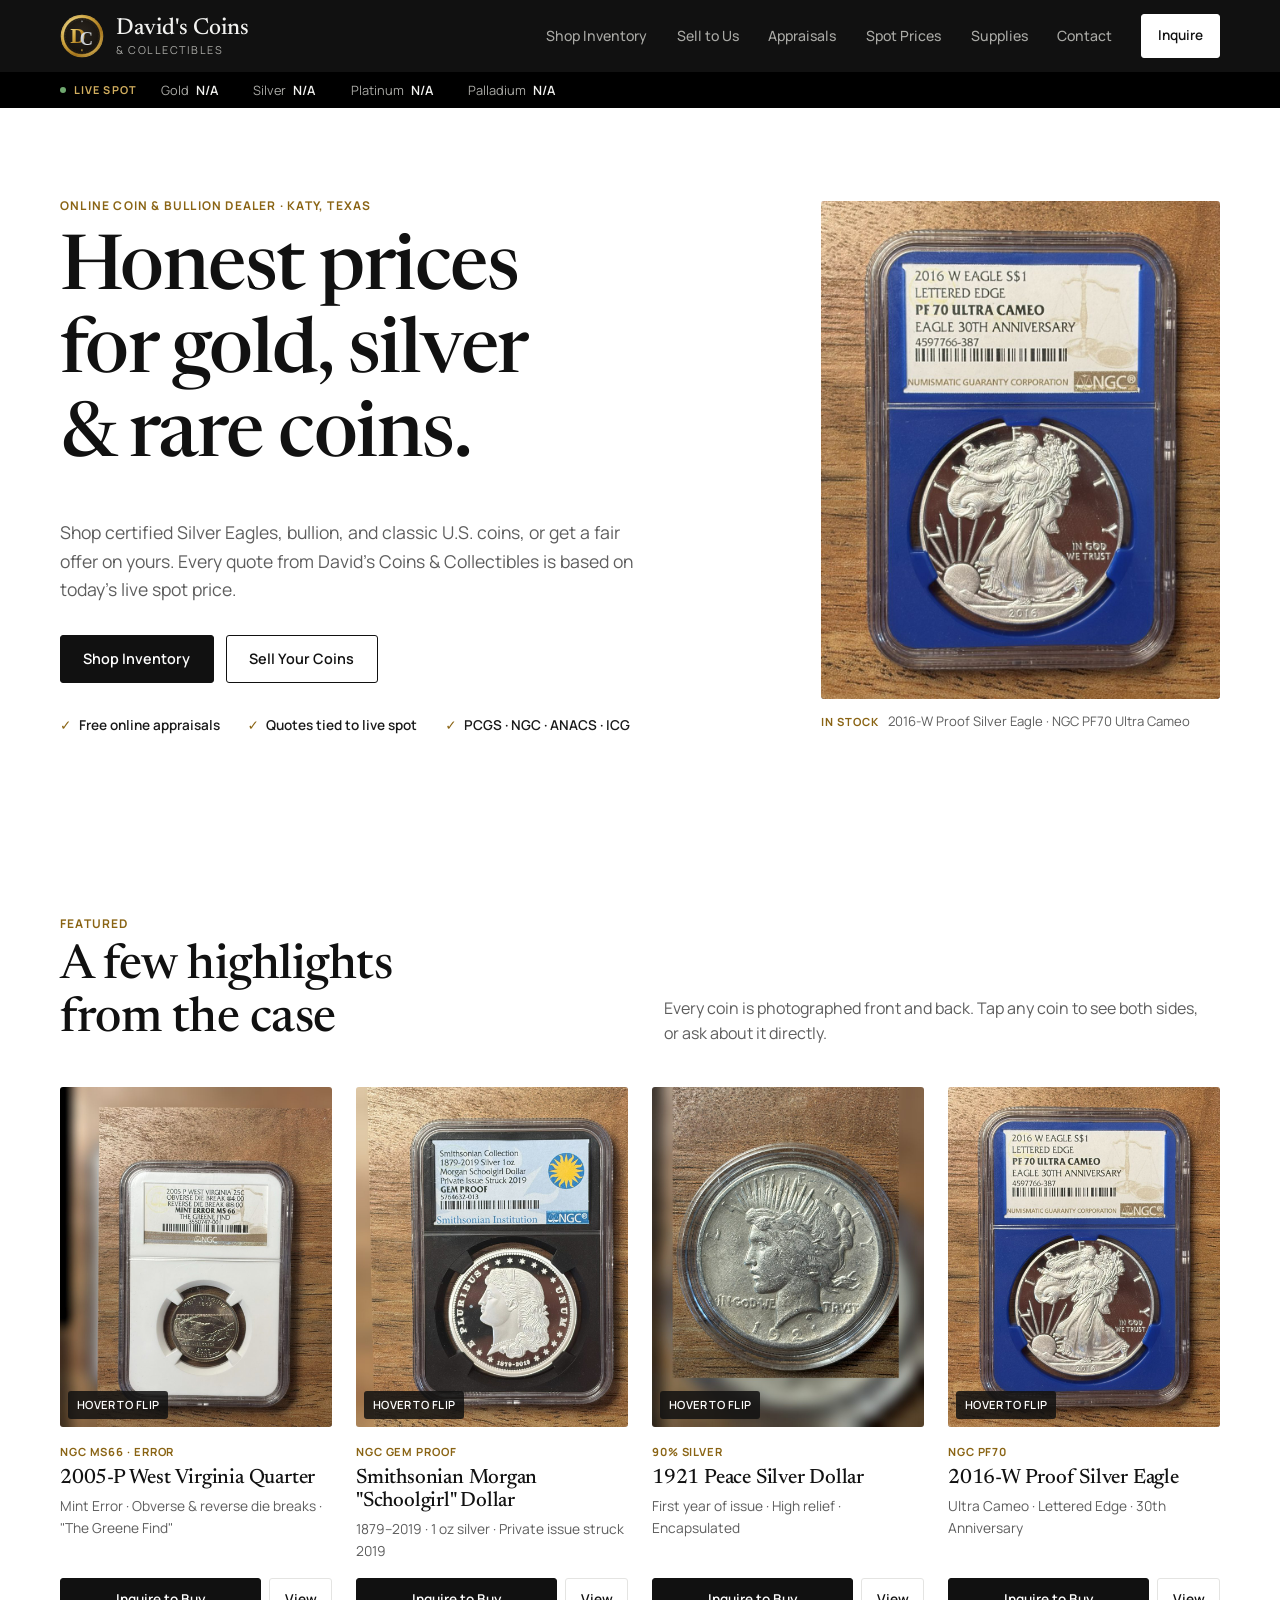
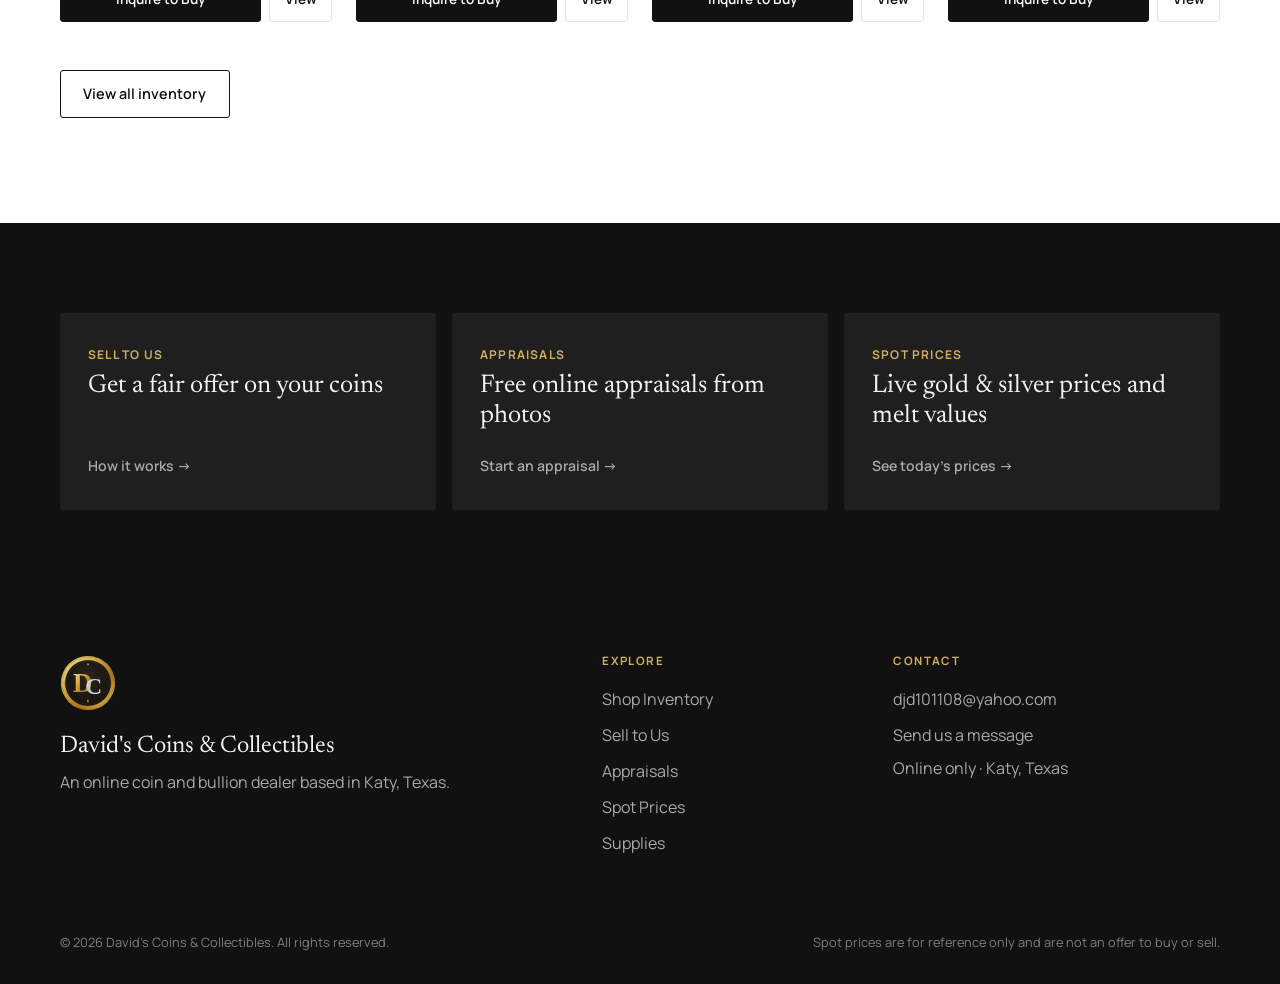
==== commit 3210dc47: "Split into pages, white design, working inquiry forms - Separate pages: home, inventory, sell, appra" ====
--- a/index.html
+++ b/index.html
@@ -5,23 +5,22 @@
   <meta name="viewport" content="width=device-width, initial-scale=1">
   <title>David's Coins &amp; Collectibles | Online Coin &amp; Bullion Dealer</title>
   <meta name="description" content="David's Coins & Collectibles is an online coin dealer based in Katy, Texas. Shop certified Silver Eagles, bullion, and classic U.S. coins, or get a fair online offer on yours.">
-  <meta name="theme-color" content="#1A1714">
+  <meta name="theme-color" content="#111111">
   <link rel="icon" href="assets/img/logo-mark.svg" type="image/svg+xml">
   <link rel="preconnect" href="https://fonts.googleapis.com">
   <link rel="preconnect" href="https://fonts.gstatic.com" crossorigin>
   <link href="https://fonts.googleapis.com/css2?family=Newsreader:opsz,wght@6..72,400;6..72,500;6..72,600&family=Manrope:wght@400;500;600;700&display=swap" rel="stylesheet">
-  <link rel="stylesheet" href="assets/css/styles.css">
+  <link rel="stylesheet" href="assets/css/styles.css?v=4">
 </head>
 <body>
   <a class="skip-link" href="#main">Skip to main content</a>
 
-  <!-- ============ HEADER ============ -->
-  <header class="site-header" id="top">
+  <header class="site-header">
     <div class="container header-inner">
-      <a class="brand" href="#top" aria-label="David's Coins & Collectibles, home">
+      <a class="brand" href="index.html" aria-label="David's Coins & Collectibles, home">
         <img src="assets/img/logo-mark.svg" width="48" height="48" alt="">
         <span class="brand-text">
-          <span class="brand-name">David's <em>Coins</em></span>
+          <span class="brand-name">David's Coins</span>
           <span class="brand-sub">&amp; Collectibles</span>
         </span>
       </a>
@@ -35,12 +34,12 @@
 
       <nav id="primary-nav" class="primary-nav" aria-label="Primary">
         <ul>
-          <li><a href="#inventory">Shop Inventory</a></li>
-          <li><a href="#services">Sell to Us</a></li>
-          <li><a href="#appraisals">Appraisals</a></li>
-          <li><a href="#prices">Spot Prices</a></li>
-          <li><a href="#supplies">Supplies</a></li>
-          <li><a href="#contact">Contact</a></li>
+          <li><a href="inventory.html">Shop Inventory</a></li>
+          <li><a href="sell.html">Sell to Us</a></li>
+          <li><a href="appraisals.html">Appraisals</a></li>
+          <li><a href="prices.html">Spot Prices</a></li>
+          <li><a href="supplies.html">Supplies</a></li>
+          <li><a href="contact.html">Contact</a></li>
         </ul>
       </nav>
     </div>
@@ -68,8 +67,8 @@
           <h1>Honest prices for gold, silver &amp; rare coins.</h1>
           <p class="lead">Shop certified Silver Eagles, bullion, and classic U.S. coins, or get a fair offer on yours. Every quote from David's Coins &amp; Collectibles is based on today's live spot price.</p>
           <div class="hero-ctas">
-            <a href="#inventory" class="btn btn-primary">Shop Inventory</a>
-            <a href="#services" class="btn btn-secondary">Sell Your Coins</a>
+            <a href="inventory.html" class="btn btn-primary">Shop Inventory</a>
+            <a href="sell.html" class="btn btn-secondary">Sell Your Coins</a>
           </div>
           <ul class="hero-trust" aria-label="Why customers trust us">
             <li>Free online appraisals</li>
@@ -85,36 +84,18 @@
       </div>
     </section>
 
-    <!-- ============ INVENTORY / GALLERY ============ -->
-    <section class="section section-ivory" id="inventory">
+    <section class="section">
       <div class="container">
         <header class="section-head">
-          <p class="eyebrow">Shop Inventory</p>
-          <h2>Coins available now</h2>
-          <p>See something you like? Tap <strong>Inquire to Buy</strong> for current pricing and shipping. Inventory moves fast, so we'll confirm availability when we reply.</p>
+          <p class="eyebrow">Featured</p>
+          <h2>A few highlights from the case</h2>
+          <p>Every coin is photographed front and back. Tap any coin to see both sides, or ask about it directly.</p>
         </header>
-
-        <div class="filters" role="group" aria-label="Filter inventory">
-          <button class="chip-btn is-active" data-filter="all" aria-pressed="true">All</button>
-          <button class="chip-btn" data-filter="eagles" aria-pressed="false">Silver Eagles</button>
-          <button class="chip-btn" data-filter="dollars" aria-pressed="false">Morgan &amp; Peace Dollars</button>
-          <button class="chip-btn" data-filter="certified" aria-pressed="false">Certified &amp; Errors</button>
-          <button class="chip-btn" data-filter="bullion" aria-pressed="false">Gold &amp; Silver Bullion</button>
-          <button class="chip-btn" data-filter="sets" aria-pressed="false">Sets &amp; Classics</button>
-        </div>
-
-        <div class="gallery" data-gallery>
-          <!-- Each card: data-front / data-back are photo names in assets/img/photos.
-               Optional: data-wide (landscape photos), data-labels="Label 1,Label 2" (viewer toggle names) -->
-          <article class="coin-card is-featured" data-cat="certified" data-front="img_8013" data-back="img_8014">
+        <div class="gallery gallery-featured" data-gallery>
+          <article class="coin-card" data-cat="certified" data-front="img_8013" data-back="img_8014">
             <span class="badge">NGC MS66 · Error</span>
             <h3>2005-P West Virginia Quarter</h3>
             <p>Mint Error · Obverse &amp; reverse die breaks · "The Greene Find"</p>
-          </article>
-          <article class="coin-card" data-cat="certified" data-front="img_8006" data-back="img_8007">
-            <span class="badge">PCGS MS67</span>
-            <h3>1938-D Buffalo Nickel</h3>
-            <p>Final year of the Buffalo design · Superb Gem</p>
           </article>
           <article class="coin-card" data-cat="certified" data-front="img_8011" data-back="img_8012">
             <span class="badge">NGC Gem Proof</span>
@@ -126,378 +107,48 @@
             <h3>1921 Peace Silver Dollar</h3>
             <p>First year of issue · High relief · Encapsulated</p>
           </article>
-          <article class="coin-card" data-cat="dollars" data-front="img_8004" data-back="img_8005">
-            <span class="badge">90% Silver</span>
-            <h3>1888 Morgan Silver Dollar</h3>
-            <p>Classic Morgan · Encapsulated</p>
-          </article>
-          <article class="coin-card" data-cat="dollars" data-front="img_7995" data-back="img_7996">
-            <span class="badge">90% Silver</span>
-            <h3>1902 Morgan Silver Dollar</h3>
-            <p>Classic Morgan · Encapsulated</p>
-          </article>
-          <article class="coin-card" data-cat="dollars" data-front="img_7997" data-back="img_7998">
-            <span class="badge">90% Silver</span>
-            <h3>1903 Morgan Silver Dollar</h3>
-            <p>Classic Morgan · Encapsulated</p>
-          </article>
-          <article class="coin-card" data-cat="dollars" data-front="img_8002" data-back="img_8003">
-            <span class="badge">90% Silver</span>
-            <h3>1921 Morgan Silver Dollar</h3>
-            <p>Final year of the Morgan series · Encapsulated</p>
-          </article>
           <article class="coin-card" data-cat="eagles" data-front="img_7990" data-back="img_7991">
             <span class="badge">NGC PF70</span>
             <h3>2016-W Proof Silver Eagle</h3>
             <p>Ultra Cameo · Lettered Edge · 30th Anniversary</p>
           </article>
-          <article class="coin-card" data-cat="eagles" data-front="img_7988" data-back="img_7989">
-            <span class="badge">NGC MS70</span>
-            <h3>2016-W Burnished Silver Eagle</h3>
-            <p>Lettered Edge · 30th Anniversary · Red core</p>
-          </article>
-          <article class="coin-card" data-cat="eagles" data-front="img_7992" data-back="img_7993">
-            <span class="badge">NGC PF70</span>
-            <h3>2020-W Proof Silver Eagle</h3>
-            <p>Ultra Cameo · Early Releases</p>
-          </article>
-          <article class="coin-card" data-cat="eagles" data-front="img_7976" data-back="img_7977">
-            <span class="badge">ICG MS70</span>
-            <h3>2020-(P) Silver Eagle</h3>
-            <p>Emergency Production · First Day of Issue</p>
-          </article>
-          <article class="coin-card" data-cat="eagles" data-front="img_7970" data-back="img_7971">
-            <span class="badge">ANACS SP70</span>
-            <h3>2016-W Satin Finish Silver Eagle</h3>
-            <p>Satin finish · ANACS certified</p>
-          </article>
-          <article class="coin-card" data-cat="eagles" data-front="img_7984" data-back="img_7985">
-            <span class="badge">ANACS PR70</span>
-            <h3>2017-S Proof Silver Eagle</h3>
-            <p>Deep Cameo · Limited Edition Proof Set</p>
-          </article>
-          <article class="coin-card" data-cat="eagles" data-front="img_7986" data-back="img_7987">
-            <span class="badge">NGC MS70</span>
-            <h3>2016 Silver Eagle</h3>
-            <p>Lettered Edge · 30th Anniversary</p>
-          </article>
-          <article class="coin-card" data-cat="bullion" data-front="img_8009" data-back="img_8010">
-            <span class="badge">.9999 Gold</span>
-            <h3>0.5 Gram Gold Bar</h3>
-            <p>Fine gold · Sealed "We the People" assay card</p>
-          </article>
-          <article class="coin-card" data-cat="bullion" data-front="img_7974" data-back="img_7975" data-labels="Bar 1,Bar 2">
-            <span class="badge">.999 Fine</span>
-            <h3>10 oz Silver Bars</h3>
-            <p>Sealed bars, including Lady Liberty designs</p>
-          </article>
-          <article class="coin-card" data-cat="sets" data-front="img_8015" data-back="img_8016" data-wide data-labels="Denver,San Francisco">
-            <span class="badge">Mint Set</span>
-            <h3>1968 U.S. Mint Set</h3>
-            <p>Original Denver &amp; San Francisco packs · 40% silver Kennedy half</p>
-          </article>
-          <article class="coin-card" data-cat="sets" data-front="img_7978" data-back="img_7979" data-wide>
-            <span class="badge">Year Set</span>
-            <h3>1942 U.S. Year Set</h3>
-            <p>Wheat cent · Jefferson · Mercury · Washington · Walking Liberty</p>
-          </article>
-          <article class="coin-card" data-cat="sets" data-front="img_7980" data-back="img_7982" data-wide>
-            <span class="badge">Year Set</span>
-            <h3>1945 U.S. Year Set</h3>
-            <p>Wheat cent · Jefferson · Mercury · Washington · Walking Liberty</p>
-          </article>
-          <article class="coin-card" data-cat="sets" data-front="img_7972" data-back="img_7973">
-            <span class="badge">Proof</span>
-            <h3>1960 Franklin Half Dollar</h3>
-            <p>90% silver · Proof · Encapsulated</p>
-          </article>
-        </div>
-
-        <aside class="inquiry-banner">
-          <div>
-            <h3>Looking for something specific?</h3>
-            <p>Tell us the coin, grade, or budget and we'll let you know what we can find.</p>
-          </div>
-          <button class="btn btn-primary" type="button" data-inquire="Looking for a specific coin">Send a Wish List</button>
-        </aside>
+        </div>
+        <p class="center"><a class="btn btn-secondary" href="inventory.html">View all inventory</a></p>
       </div>
     </section>
 
-    <!-- ============ SERVICES: BUY / SELL ============ -->
-    <section class="section" id="services">
-      <div class="container split">
-        <header class="section-head split-head">
-          <p class="eyebrow">Buy &amp; Sell</p>
-          <h2>Buying or selling, we keep it simple</h2>
-          <p>Whether you inherited a jar of old silver or you're hunting for a perfect-70 Eagle, we'll treat your coins like they're our own, all from your couch.</p>
-        </header>
-
-        <ol class="service-list">
-          <li>
-            <span class="num">01</span>
-            <div>
-              <h3>Buy From Us</h3>
-              <p>American Silver Eagles, certified slabs, silver bars, type sets, and key-date coins for every budget.</p>
-              <p class="notes">Fair, transparent premiums · Authenticity guaranteed</p>
-            </div>
-            <button class="btn btn-secondary btn-sm" type="button" data-inquire="Buying from inventory">Inquire to Buy</button>
-          </li>
-          <li>
-            <span class="num">02</span>
-            <div>
-              <h3>Sell to Us</h3>
-              <p>Gold and silver coins, bullion bars and rounds, U.S. and world coins, proof and mint sets, and graded slabs.</p>
-              <p class="notes">Offers tied to live spot · Quick, clear quotes</p>
-            </div>
-            <button class="btn btn-secondary btn-sm" type="button" data-inquire="Selling coins or bullion">Get an Offer</button>
-          </li>
-          <li>
-            <span class="num">03</span>
-            <div>
-              <h3>Online Appraisals</h3>
-              <p>Send clear photos of both sides and we'll give you a free estimate of what your coins are worth.</p>
-              <p class="notes">Free photo evaluations · Written reports available</p>
-            </div>
-            <button class="btn btn-secondary btn-sm" type="button" data-inquire="Free appraisal">Request Appraisal</button>
-          </li>
-          <li>
-            <span class="num">04</span>
-            <div>
-              <h3>Estates &amp; Collections</h3>
-              <p>Large collection or family estate? Share a list or photos, and we'll review everything and explain every number with care.</p>
-              <p class="notes">Bulk lots welcome · Confidential &amp; respectful</p>
-            </div>
-            <button class="btn btn-secondary btn-sm" type="button" data-inquire="Estate / large collection">Discuss a Collection</button>
-          </li>
-        </ol>
-      </div>
-    </section>
-
-    <!-- ============ APPRAISAL PROCESS ============ -->
-    <section class="section section-tint" id="appraisals">
-      <div class="container appraisal-grid">
-        <div>
-          <p class="eyebrow">Free Online Appraisals</p>
-          <h2>How selling to us works</h2>
-          <p class="muted">The whole process happens online and by mail, with no appointments and no pressure.</p>
-          <ol class="steps">
-            <li>
-              <span class="step-num">01</span>
-              <div><h3>Send us photos</h3><p>Use the inquiry form or email clear photos of the front and back. Please don't clean your coins, since cleaning can sharply reduce their value.</p></div>
-            </li>
-            <li>
-              <span class="step-num">02</span>
-              <div><h3>Get a clear offer</h3><p>We review the grade, weight, and metal content and send you a written quote tied to the live spot price.</p></div>
-            </li>
-            <li>
-              <span class="step-num">03</span>
-              <div><h3>Ship &amp; get paid</h3><p>Accept the offer and we'll send shipping instructions. Once your coins arrive and are verified with calibrated scales and a digital microscope, you get paid.</p></div>
-            </li>
-          </ol>
-          <button class="btn btn-primary" type="button" data-inquire="Free appraisal">Start an Appraisal</button>
-        </div>
-        <div class="appraisal-media">
-          <figure class="frame"><img src="assets/img/microscope.jpg" alt="Digital coin microscope showing a magnified Statue of Liberty coin design" width="380" height="526" loading="lazy"></figure>
-          <figure class="frame frame-offset"><img src="assets/img/scale.jpg" alt="Precision digital scale accurate to 0.1 gram" width="553" height="555" loading="lazy"></figure>
-        </div>
-      </div>
-    </section>
-
-    <!-- ============ LIVE PRICES ============ -->
-    <section class="section" id="prices">
-      <div class="container">
-        <header class="section-head">
-          <p class="eyebrow">Market Watch</p>
-          <h2>Live precious metal spot prices</h2>
-          <p>Spot is the starting point for every bullion quote we give. Prices are per troy ounce in USD and refresh automatically every 60 seconds.</p>
-        </header>
-
-        <div class="price-grid" data-price-cards>
-          <article class="price-card gold" data-metal="XAU">
-            <header><span class="chip">AU</span><h3>Gold</h3></header>
-            <p class="price" aria-live="polite">—</p>
-            <p class="delta">Loading…</p>
-          </article>
-          <article class="price-card silver" data-metal="XAG">
-            <header><span class="chip">AG</span><h3>Silver</h3></header>
-            <p class="price" aria-live="polite">—</p>
-            <p class="delta">Loading…</p>
-          </article>
-          <article class="price-card platinum" data-metal="XPT">
-            <header><span class="chip">PT</span><h3>Platinum</h3></header>
-            <p class="price" aria-live="polite">—</p>
-            <p class="delta">Loading…</p>
-          </article>
-          <article class="price-card palladium" data-metal="XPD">
-            <header><span class="chip">PD</span><h3>Palladium</h3></header>
-            <p class="price" aria-live="polite">—</p>
-            <p class="delta">Loading…</p>
-          </article>
-        </div>
-
-        <div class="calc">
-          <div class="calc-copy">
-            <h3>Melt value calculator</h3>
-            <p>Estimate the precious-metal content of what you have. Collector premiums on rare or graded coins are often much higher, so send us photos for a real number.</p>
-          </div>
-          <form class="calc-form" data-calc>
-            <div class="field">
-              <label for="calc-item">Item</label>
-              <select id="calc-item">
-                <option value="XAG|0.1808">Pre-1965 U.S. quarter (90% silver)</option>
-                <option value="XAG|0.0723">Pre-1965 U.S. dime (90% silver)</option>
-                <option value="XAG|0.3617">Pre-1965 U.S. half dollar (90% silver)</option>
-                <option value="XAG|0.1479">1965–70 Kennedy half (40% silver)</option>
-                <option value="XAG|0.7734">Morgan / Peace dollar (90% silver)</option>
-                <option value="XAG|1">American Silver Eagle (1 oz)</option>
-                <option value="XAG|10">10 oz silver bar</option>
-                <option value="XAU|1">American Gold Eagle (1 oz)</option>
-                <option value="XAU|0.25">1/4 oz gold coin</option>
-              </select>
-            </div>
-            <div class="field">
-              <label for="calc-qty">Quantity</label>
-              <input id="calc-qty" type="number" inputmode="numeric" min="1" step="1" value="1">
-            </div>
-            <output class="calc-out" for="calc-item calc-qty" aria-live="polite">
-              <span class="calc-label">Estimated melt value</span>
-              <span class="calc-value" data-calc-value>—</span>
-            </output>
-          </form>
-        </div>
-        <p class="fineprint" data-price-status>Spot data provided by gold-api.com. Shown for reference only. Actual buy and sell prices are quoted on request.</p>
-      </div>
-    </section>
-
-    <!-- ============ SUPPLIES ============ -->
-    <section class="section" id="supplies">
-      <div class="container">
-        <header class="section-head">
-          <p class="eyebrow">Collector Supplies</p>
-          <h2>Protect, store &amp; inspect</h2>
-          <p>Everything you need to care for a collection. Supplies are available by inquiry. Send us a message and we'll confirm price and shipping.</p>
-        </header>
-
-        <div class="supply-grid">
-          <article class="supply-card">
-            <div class="supply-img"><img src="assets/img/microscope.jpg" alt="LCD digital coin microscope" width="380" height="526" loading="lazy"></div>
-            <h3>Digital Coin Microscopes</h3>
-            <p>LCD-screen scopes for spotting die varieties, errors, and surface detail.</p>
-          </article>
-          <article class="supply-card">
-            <div class="supply-img"><img src="assets/img/scale.jpg" alt="Digital pocket scale with 0.1 gram resolution" width="553" height="555" loading="lazy"></div>
-            <h3>Precision Scales</h3>
-            <p>0.1 g resolution for checking weight and spotting counterfeits.</p>
-          </article>
-          <article class="supply-card icon-card">
-            <h3>Capsules &amp; Air-Tites</h3>
-            <p>Crystal-clear holders sized for every denomination, from dimes to 1 oz rounds.</p>
-          </article>
-          <article class="supply-card icon-card">
-            <h3>Albums &amp; Folders</h3>
-            <p>State quarters, Lincoln cents, and more. Fill the holes and complete the set.</p>
-          </article>
-          <article class="supply-card icon-card">
-            <h3>Slab Storage Boxes</h3>
-            <p>Sturdy boxes for PCGS, NGC, ANACS, and ICG slabs.</p>
-          </article>
-          <article class="supply-card icon-card">
-            <h3>Tubes, Flips &amp; Gloves</h3>
-            <p>Coin tubes, 2×2 flips, cotton and nitrile gloves, and archival-safe sleeves.</p>
-          </article>
-        </div>
-        <p class="center"><button class="btn btn-secondary" type="button" data-inquire="Collector supplies">Inquire About Supplies</button></p>
-      </div>
-    </section>
-
-    <!-- ============ CONTACT ============ -->
-    <section class="section section-dark" id="contact">
-      <div class="container visit-grid">
-        <div class="visit-info">
-          <p class="eyebrow">Get In Touch</p>
-          <h2>Questions? Let's talk coins.</h2>
-          <p class="muted-on-dark">David's Coins &amp; Collectibles is an online-only dealer based in Katy, Texas. Reach us by phone, email, or the form, whether you're buying, selling, or just curious what something is worth.</p>
-
-          <dl class="contact-list">
-            <div>
-              <dt><svg aria-hidden="true" viewBox="0 0 24 24"><path d="M5 4h4l2 5-2.5 1.5a11 11 0 0 0 5 5L15 13l5 2v4a2 2 0 0 1-2 2A16 16 0 0 1 3 6a2 2 0 0 1 2-2"/></svg>Phone</dt>
-              <dd><a data-biz="phone" href="tel:+10000000000">(000) 000-0000</a></dd>
-            </div>
-            <div>
-              <dt><svg aria-hidden="true" viewBox="0 0 24 24"><rect x="3" y="5" width="18" height="14" rx="2"/><path d="M3 7l9 6 9-6"/></svg>Email</dt>
-              <dd><a data-biz="email" href="mailto:info@example.com">info@example.com</a></dd>
-            </div>
-            <div>
-              <dt><svg aria-hidden="true" viewBox="0 0 24 24"><circle cx="12" cy="12" r="9"/><path d="M3 12h18M12 3a14 14 0 0 1 0 18M12 3a14 14 0 0 0 0 18"/></svg>Online Only</dt>
-              <dd>Based in Katy, Texas · Shipping nationwide</dd>
-            </div>
-          </dl>
-        </div>
-
-        <form class="contact-form" data-contact novalidate>
-          <h3>Send us a message</h3>
-          <div class="field">
-            <label for="cf-name">Name <span aria-hidden="true">*</span></label>
-            <input id="cf-name" name="name" type="text" autocomplete="name" required aria-describedby="cf-name-err">
-            <p class="err" id="cf-name-err"></p>
-          </div>
-          <div class="field-row">
-            <div class="field">
-              <label for="cf-phone">Phone</label>
-              <input id="cf-phone" name="phone" type="tel" autocomplete="tel">
-            </div>
-            <div class="field">
-              <label for="cf-email">Email <span aria-hidden="true">*</span></label>
-              <input id="cf-email" name="email" type="email" autocomplete="email" required aria-describedby="cf-email-err">
-              <p class="err" id="cf-email-err"></p>
-            </div>
-          </div>
-          <div class="field">
-            <label for="cf-topic">I'm interested in</label>
-            <select id="cf-topic" name="topic">
-              <option>Buying from inventory</option>
-              <option>Selling coins or bullion</option>
-              <option>Free appraisal</option>
-              <option>Estate / large collection</option>
-              <option>Collector supplies</option>
-              <option>Looking for a specific coin</option>
-              <option>General question</option>
-            </select>
-          </div>
-          <div class="field">
-            <label for="cf-msg">Message</label>
-            <textarea id="cf-msg" name="message" rows="4" placeholder="Tell us a little about your coins or what you're looking for."></textarea>
-          </div>
-          <button type="submit" class="btn btn-primary btn-block">Send Message</button>
-          <p class="form-note">Submitting opens your email app with this message filled in.</p>
-        </form>
+    <section class="section section-dark">
+      <div class="container routes">
+        <a class="route" href="sell.html"><span class="eyebrow">Sell to us</span><span class="route-title">Get a fair offer on your coins</span><span class="route-link">How it works &rarr;</span></a>
+        <a class="route" href="appraisals.html"><span class="eyebrow">Appraisals</span><span class="route-title">Free online appraisals from photos</span><span class="route-link">Start an appraisal &rarr;</span></a>
+        <a class="route" href="prices.html"><span class="eyebrow">Spot prices</span><span class="route-title">Live gold &amp; silver prices and melt values</span><span class="route-link">See today's prices &rarr;</span></a>
       </div>
     </section>
   </main>
 
-  <!-- ============ FOOTER ============ -->
   <footer class="site-footer">
     <div class="container footer-grid">
       <div class="footer-brand">
-        <img src="assets/img/logo-mark.svg" width="64" height="64" alt="">
+        <img src="assets/img/logo-mark.svg" width="56" height="56" alt="">
         <p class="footer-name">David's Coins &amp; Collectibles</p>
         <p>An online coin and bullion dealer based in Katy, Texas.</p>
       </div>
       <nav aria-label="Footer">
         <h4>Explore</h4>
         <ul>
-          <li><a href="#inventory">Shop Inventory</a></li>
-          <li><a href="#services">Sell to Us</a></li>
-          <li><a href="#appraisals">Appraisals</a></li>
-          <li><a href="#prices">Spot Prices</a></li>
-          <li><a href="#supplies">Supplies</a></li>
+          <li><a href="inventory.html">Shop Inventory</a></li>
+          <li><a href="sell.html">Sell to Us</a></li>
+          <li><a href="appraisals.html">Appraisals</a></li>
+          <li><a href="prices.html">Spot Prices</a></li>
+          <li><a href="supplies.html">Supplies</a></li>
         </ul>
       </nav>
       <div>
         <h4>Contact</h4>
         <ul>
-          <li><a data-biz="phone" href="tel:+10000000000">(000) 000-0000</a></li>
-          <li><a data-biz="email" href="mailto:info@example.com">info@example.com</a></li>
+          <li data-biz-row="phone"><a data-biz="phone" href="tel:">Phone</a></li>
+          <li><a data-biz="email" href="mailto:djd101108@yahoo.com">djd101108@yahoo.com</a></li>
+          <li><a href="contact.html">Send us a message</a></li>
           <li>Online only · Katy, Texas</li>
         </ul>
       </div>
@@ -531,6 +182,7 @@
   <!-- Quick inquiry dialog -->
   <dialog class="inquiry" data-inquiry aria-labelledby="inq-title">
     <form class="contact-form inquiry-form" data-contact data-quick novalidate>
+            <input type="text" name="_honey" class="hp" tabindex="-1" autocomplete="off" aria-hidden="true">
       <button class="viewer-close" type="button" data-inquiry-close aria-label="Close">
         <svg aria-hidden="true" viewBox="0 0 24 24"><path d="M6 6l12 12M18 6L6 18"/></svg>
       </button>
@@ -559,10 +211,10 @@
         <textarea id="qi-msg" name="message" rows="3"></textarea>
       </div>
       <button type="submit" class="btn btn-primary btn-block">Send Inquiry</button>
-      <p class="form-note">Opens your email app with this message filled in.</p>
+      <p class="form-note">Your message goes straight to our inbox.</p>
     </form>
   </dialog>
 
-  <script src="assets/js/main.js" defer></script>
+  <script src="assets/js/main.js?v=4" defer></script>
 </body>
-</html>
+</html>
--- a/assets/css/styles.css
+++ b/assets/css/styles.css
@@ -1,71 +1,71 @@
 /* =========================================================
    David's Coins & Collectibles
-   Direction: warm editorial. Printed-catalog feel — paper, ink,
-   one brass accent, hairline rules. No gradients, glows or blur.
+   Clean white pages, black type, one brass accent.
+   Separation comes from spacing and contrast, not lines.
    ========================================================= */
 :root {
-  --paper: #F6F2EA;
-  --paper-2: #EDE6D8;
-  --white: #FFFDF9;
-  --ink: #1A1714;
-  --ink-2: #2B2621;
-  --text: #24201C;
-  --muted: #655D52;          /* 5.6:1 on paper */
-  --rule: #D6CCBA;
-  --rule-strong: #1A1714;
-  --brass: #84601C;          /* 5.1:1 on paper */
-  --brass-light: #C9A45A;    /* on ink only */
-  --on-ink: #EFE9DD;
-  --on-ink-muted: #B5AB99;
-  --rule-ink: #3D362E;
+  --bg: #FFFFFF;
+  --surface: #F4F4F3;        /* quiet neutral panel */
+  --ink: #111111;
+  --ink-2: #1F1F1F;
+  --text: #1A1A1A;
+  --muted: #5E5E5E;          /* 6.4:1 on white */
+  --line: #E4E4E2;           /* used sparingly: inputs, image frames */
+  --brass: #8A6414;          /* 5.3:1 on white */
+  --brass-light: #D2AE5E;    /* on dark only */
+  --on-ink: #F2F2F0;
+  --on-ink-muted: #A9A9A5;
+  --line-ink: #333333;
   --up: #2F6B3A;
-  --down: #A03224;
+  --down: #A63326;
 
   --font-display: 'Newsreader', Georgia, 'Times New Roman', serif;
   --font-body: 'Manrope', system-ui, -apple-system, 'Segoe UI', sans-serif;
 
-  --radius: 2px;
+  --radius: 3px;
   --t: 160ms ease-out;
-  --header-h: 112px;
 }
 
 /* ---------- base ---------- */
 *, *::before, *::after { box-sizing: border-box; }
-html { scroll-behavior: smooth; scroll-padding-top: var(--header-h); -webkit-text-size-adjust: 100%; }
-body { margin: 0; font-family: var(--font-body); font-size: 16px; line-height: 1.6; color: var(--text); background: var(--paper); -webkit-font-smoothing: antialiased; }
+/* no rubber-band bounce when scrolling past the top or bottom */
+html, body { overscroll-behavior: none; }
+html { background: var(--bg); -webkit-text-size-adjust: 100%; }
+body { margin: 0; font-family: var(--font-body); font-size: 16px; line-height: 1.6; color: var(--text); background: var(--bg); -webkit-font-smoothing: antialiased; }
 img { max-width: 100%; height: auto; display: block; }
 a { color: inherit; }
 h1, h2, h3, h4 { font-family: var(--font-display); font-weight: 500; line-height: 1.1; margin: 0 0 .5em; letter-spacing: -.01em; text-wrap: balance; color: var(--ink); }
-h1 { font-size: clamp(2.6rem, 6.2vw, 5rem); letter-spacing: -.02em; }
+h1 { font-size: clamp(2.6rem, 6vw, 4.75rem); letter-spacing: -.02em; }
 h2 { font-size: clamp(2rem, 4vw, 3rem); }
 h3 { font-size: 1.4rem; }
 p { margin: 0 0 1em; }
-em, i { font-style: normal; }
 button { font: inherit; cursor: pointer; }
 svg { width: 1em; height: 1em; fill: none; stroke: currentColor; stroke-width: 1.6; stroke-linecap: round; stroke-linejoin: round; flex-shrink: 0; }
 :focus-visible { outline: 2px solid var(--brass); outline-offset: 3px; }
+[hidden] { display: none !important; }
 
 .container { width: 100%; max-width: 1240px; margin-inline: auto; padding-inline: 20px; }
 @media (min-width: 768px) { .container { padding-inline: 40px; } }
 
-.skip-link { position: absolute; left: 12px; top: -60px; z-index: 1000; background: var(--ink); color: var(--on-ink); padding: 10px 16px; font-weight: 600; transition: top var(--t); }
+.skip-link { position: absolute; left: 12px; top: -60px; z-index: 1000; background: var(--ink); color: var(--on-ink); padding: 10px 16px; font-weight: 600; }
 .skip-link:focus { top: 12px; }
 
-.eyebrow { font-size: .75rem; font-weight: 600; letter-spacing: .12em; text-transform: uppercase; color: var(--brass); margin-bottom: 1rem; }
-.section-dark .eyebrow { color: var(--brass-light); }
+.eyebrow { display: block; font-size: .75rem; font-weight: 700; letter-spacing: .1em; text-transform: uppercase; color: var(--brass); margin-bottom: .9rem; }
+.section-dark .eyebrow, .site-header .eyebrow { color: var(--brass-light); }
 .muted { color: var(--muted); }
-.center { margin-top: 2.5rem; }
-
-/* ---------- buttons: flat, square-cornered ---------- */
+.center { margin-top: 3rem; }
+
+/* ---------- buttons: flat ---------- */
 .btn { display: inline-flex; align-items: center; justify-content: center; gap: .5rem; min-height: 48px; padding: 0 1.4rem; border-radius: var(--radius); border: 1px solid var(--ink); font-weight: 600; font-size: .9rem; text-decoration: none; transition: background-color var(--t), color var(--t), border-color var(--t); cursor: pointer; }
-.btn-primary { background: var(--ink); color: var(--paper); }
+.btn-primary { background: var(--ink); color: #fff; }
 .btn-primary:hover { background: var(--brass); border-color: var(--brass); }
 .btn-secondary { background: transparent; color: var(--ink); }
-.btn-secondary:hover { background: var(--ink); color: var(--paper); }
+.btn-secondary:hover { background: var(--ink); color: #fff; }
 .btn-sm { min-height: 44px; padding: 0 1rem; font-size: .85rem; }
 .btn-block { width: 100%; }
-.section-dark .btn-primary, .contact-form .btn-primary { background: var(--paper); color: var(--ink); border-color: var(--paper); }
-.section-dark .btn-primary:hover, .contact-form .btn-primary:hover { background: var(--brass-light); border-color: var(--brass-light); }
+.btn:disabled { opacity: .6; cursor: default; }
+.section-dark .btn-primary, .contact-form .btn-primary, .header-inquire { background: #fff; color: var(--ink); border-color: #fff; }
+.section-dark .btn-primary:hover, .contact-form .btn-primary:hover, .header-inquire:hover { background: var(--brass-light); border-color: var(--brass-light); }
 
 /* ---------- header ---------- */
 .site-header { position: sticky; top: 0; z-index: 100; background: var(--ink); color: var(--on-ink); }
@@ -77,14 +77,13 @@
 .brand-sub { font-size: .68rem; letter-spacing: .14em; text-transform: uppercase; color: var(--on-ink-muted); margin-top: 3px; }
 
 .header-actions { display: flex; align-items: center; gap: .5rem; order: 3; }
-.header-inquire { background: var(--paper); color: var(--ink); border-color: var(--paper); }
-.header-inquire:hover { background: var(--brass-light); border-color: var(--brass-light); }
 .primary-nav { order: 2; margin-left: auto; }
 .primary-nav ul { list-style: none; margin: 0; padding: 0; display: flex; align-items: center; gap: .25rem; }
-.primary-nav a { display: inline-flex; align-items: center; min-height: 44px; padding: 0 .8rem; text-decoration: none; font-size: .88rem; font-weight: 500; color: var(--on-ink-muted); border-bottom: 1px solid transparent; transition: color var(--t), border-color var(--t); }
-.primary-nav a:hover, .primary-nav a.is-current { color: var(--on-ink); border-bottom-color: var(--brass-light); }
-
-.nav-toggle { display: none; width: 44px; height: 44px; border: 1px solid var(--rule-ink); background: transparent; border-radius: var(--radius); padding: 0; flex-direction: column; align-items: center; justify-content: center; gap: 5px; }
+.primary-nav a { display: inline-flex; align-items: center; min-height: 44px; padding: 0 .8rem; text-decoration: none; font-size: .88rem; font-weight: 500; color: var(--on-ink-muted); transition: color var(--t); }
+.primary-nav a:hover { color: var(--on-ink); }
+.primary-nav a[aria-current="page"] { color: #fff; font-weight: 700; }
+
+.nav-toggle { display: none; width: 44px; height: 44px; border: 1px solid var(--line-ink); background: transparent; border-radius: var(--radius); padding: 0; flex-direction: column; align-items: center; justify-content: center; gap: 5px; }
 .nav-toggle span { display: block; width: 20px; height: 1.5px; background: var(--on-ink); transition: transform var(--t), opacity var(--t); }
 .nav-toggle[aria-expanded="true"] span:nth-child(1) { transform: translateY(6.5px) rotate(45deg); }
 .nav-toggle[aria-expanded="true"] span:nth-child(2) { opacity: 0; }
@@ -92,19 +91,18 @@
 
 @media (max-width: 960px) {
   .nav-toggle { display: inline-flex; }
-  .primary-nav { position: absolute; top: 72px; left: 0; right: 0; background: var(--ink); border-top: 1px solid var(--rule-ink); padding: .5rem 20px 1rem; display: none; }
+  .primary-nav { position: absolute; top: 72px; left: 0; right: 0; background: var(--ink); padding: .25rem 20px 1rem; display: none; }
   .primary-nav.is-open { display: block; }
   .primary-nav ul { flex-direction: column; align-items: stretch; gap: 0; }
-  .primary-nav li + li { border-top: 1px solid var(--rule-ink); }
-  .primary-nav a { width: 100%; font-size: 1rem; padding: 0; border-bottom: 0; }
+  .primary-nav a { width: 100%; font-size: 1.05rem; padding: 0; min-height: 48px; }
 }
 @media (max-width: 400px) { .brand-sub { display: none; } .brand-name { font-size: 1.3rem; } }
 
 /* ---------- ticker ---------- */
-.ticker { border-top: 1px solid var(--rule-ink); font-size: .8rem; }
-.ticker-inner { display: flex; align-items: center; gap: 1.5rem; min-height: 38px; overflow-x: auto; scrollbar-width: none; }
+.ticker { background: #000; font-size: .8rem; }
+.ticker-inner { display: flex; align-items: center; gap: 1.5rem; min-height: 36px; overflow-x: auto; scrollbar-width: none; }
 .ticker-inner::-webkit-scrollbar { display: none; }
-.ticker-label { display: inline-flex; align-items: center; gap: .5rem; font-weight: 600; letter-spacing: .1em; text-transform: uppercase; color: var(--brass-light); font-size: .68rem; white-space: nowrap; }
+.ticker-label { display: inline-flex; align-items: center; gap: .5rem; font-weight: 700; letter-spacing: .1em; text-transform: uppercase; color: var(--brass-light); font-size: .68rem; white-space: nowrap; }
 .live-dot { width: 6px; height: 6px; border-radius: 50%; background: #6FA86F; }
 .ticker-list { list-style: none; display: flex; gap: 1.75rem; margin: 0; padding: 0; white-space: nowrap; }
 .ticker-list li { display: inline-flex; gap: .45rem; align-items: baseline; }
@@ -114,79 +112,85 @@
 .ticker-list .c.up { color: #8CC08C; }
 .ticker-list .c.down { color: #E08A7D; }
 
-/* ---------- hero ---------- */
-.hero { border-bottom: 1px solid var(--rule-strong); }
-.hero-grid { display: grid; gap: 2.5rem; padding-block: clamp(3rem, 7vw, 5.5rem); align-items: end; }
+/* ---------- hero (home) ---------- */
+.hero-grid { display: grid; gap: 2.5rem; padding-block: clamp(3rem, 7vw, 5.5rem); align-items: center; }
 @media (min-width: 960px) { .hero-grid { grid-template-columns: 7fr 4fr; gap: 4rem; } }
 .lead { font-size: 1.1rem; color: var(--muted); max-width: 54ch; }
-.hero-ctas { display: flex; flex-wrap: wrap; gap: .75rem; margin: 2rem 0 2.5rem; }
-.hero-trust { list-style: none; padding: 1rem 0 0; margin: 0; display: flex; flex-wrap: wrap; border-top: 1px solid var(--rule); font-size: .85rem; color: var(--muted); }
-.hero-trust li { padding-right: 1.25rem; margin-right: 1.25rem; border-right: 1px solid var(--rule); line-height: 1.2; margin-block: .25rem; }
-.hero-trust li:last-child { border-right: 0; margin-right: 0; padding-right: 0; }
-@media (max-width: 560px) { .hero-trust { flex-direction: column; } .hero-trust li { border-right: 0; margin-right: 0; padding-right: 0; } }
+.hero-ctas { display: flex; flex-wrap: wrap; gap: .75rem; margin: 2rem 0 2rem; }
+.hero-trust { list-style: none; padding: 0; margin: 0; display: flex; flex-wrap: wrap; gap: .5rem 1.75rem; font-size: .85rem; font-weight: 600; color: var(--text); }
+.hero-trust li::before { content: "✓"; color: var(--brass); margin-right: .45rem; }
+@media (max-width: 560px) { .hero-trust { flex-direction: column; } }
 .hero-figure { margin: 0; max-width: 440px; width: 100%; justify-self: end; }
-.hero-figure img { width: 100%; aspect-ratio: 4 / 5; object-fit: cover; border: 1px solid var(--ink); }
+.hero-figure img { width: 100%; aspect-ratio: 4 / 5; object-fit: cover; border-radius: var(--radius); }
 .hero-figure figcaption { margin-top: .75rem; font-size: .82rem; color: var(--muted); }
 .hero-figure figcaption span { font-weight: 700; color: var(--brass); margin-right: .4rem; text-transform: uppercase; letter-spacing: .08em; font-size: .7rem; }
 @media (max-width: 959px) { .hero-figure { justify-self: start; max-width: 360px; } }
 
 /* ---------- sections ---------- */
-.section { padding-block: clamp(4rem, 8vw, 6.5rem); border-bottom: 1px solid var(--rule); }
-.section-ivory { background: var(--paper); }
-.section-tint { background: var(--paper-2); }
-.section-dark { background: var(--ink); color: var(--on-ink); border-bottom: 0; }
-.section-dark h2, .section-dark h3 { color: var(--on-ink); }
+.section { padding-block: clamp(3.5rem, 7vw, 6rem); }
+.section-ivory { background: var(--bg); }
+.section-tint { background: var(--surface); }
+.section-dark { background: var(--ink); color: var(--on-ink); }
+.section-dark h2, .section-dark h3, .section-dark h1 { color: var(--on-ink); }
 .muted-on-dark { color: var(--on-ink-muted); }
-
-/* left-aligned head: title left, intro right on wide screens */
-.section-head { display: grid; gap: .25rem 3rem; margin-bottom: 2.75rem; padding-bottom: 1.5rem; border-bottom: 1px solid var(--rule-strong); }
-.section-head h2 { margin: 0; }
-.section-head p:last-child { color: var(--muted); margin: 0; max-width: 52ch; }
+main > .section:first-child { padding-top: clamp(2.5rem, 5vw, 4rem); }
+
+.page-title { font-size: clamp(2.4rem, 5vw, 3.75rem); margin: 0; }
+.section-head { display: grid; gap: .5rem 3rem; margin-bottom: 2.5rem; }
+.section-head h2, .section-head h1 { margin: 0; }
+.section-head p:last-child { color: var(--muted); margin: 0; max-width: 54ch; }
 @media (min-width: 900px) {
   .section-head { grid-template-columns: 1fr 1fr; align-items: end; }
-  .section-head .eyebrow { grid-column: 1 / -1; }
-}
-
-/* services: split layout */
+  .section-head .eyebrow { grid-column: 1 / -1; margin-bottom: 0; }
+}
+
+/* home: routes to other pages */
+.routes { display: grid; gap: 1rem; }
+@media (min-width: 800px) { .routes { grid-template-columns: repeat(3, 1fr); } }
+.route { display: flex; flex-direction: column; gap: .5rem; padding: 2rem 1.75rem; background: var(--ink-2); border-radius: var(--radius); text-decoration: none; transition: background-color var(--t); }
+.route:hover { background: #2A2A2A; }
+.route .eyebrow { margin: 0; }
+.route-title { font-family: var(--font-display); font-size: 1.6rem; line-height: 1.15; color: var(--on-ink); }
+.route-link { margin-top: auto; padding-top: 1rem; font-size: .88rem; font-weight: 600; color: var(--on-ink-muted); }
+.route:hover .route-link { color: var(--brass-light); }
+
+/* sell: split layout */
 .split { display: grid; gap: 2rem; }
 @media (min-width: 960px) {
-  .split { grid-template-columns: 4fr 7fr; gap: 4rem; align-items: start; }
-  .split-head { display: block; border-bottom: 0; padding-bottom: 0; position: sticky; top: calc(var(--header-h) + 2rem); }
-  .split-head h2 { margin-bottom: 1rem; }
-}
-.service-list { list-style: none; margin: 0; padding: 0; border-top: 1px solid var(--rule-strong); }
-.service-list li { display: grid; grid-template-columns: 3rem 1fr; gap: .5rem 1rem; padding: 1.75rem 0; border-bottom: 1px solid var(--rule); align-items: start; }
+  .split { grid-template-columns: 4fr 7fr; gap: 5rem; align-items: start; }
+  .split-head { display: block; position: sticky; top: 140px; }
+  .split-head h1 { margin-bottom: 1rem; }
+}
+.service-list { list-style: none; margin: 0; padding: 0; display: grid; gap: 1rem; }
+.service-list li { display: grid; grid-template-columns: 2.75rem 1fr; gap: .5rem 1rem; padding: 1.75rem; background: var(--surface); border-radius: var(--radius); align-items: start; }
 .service-list .num { font-family: var(--font-display); font-size: 1.1rem; color: var(--brass); padding-top: .2rem; }
 .service-list h3 { margin-bottom: .35rem; }
 .service-list p { color: var(--muted); margin: 0 0 .4rem; max-width: 56ch; }
 .service-list .notes { font-size: .85rem; font-weight: 600; color: var(--text); margin: 0; }
 .service-list .btn { grid-column: 2; justify-self: start; margin-top: .75rem; }
 @media (min-width: 700px) {
-  .service-list li { grid-template-columns: 3rem 1fr auto; }
+  .service-list li { grid-template-columns: 2.75rem 1fr auto; }
   .service-list .btn { grid-column: 3; grid-row: 1; margin-top: 0; }
 }
 
 /* appraisals */
 .appraisal-grid { display: grid; gap: 3rem; align-items: start; }
 @media (min-width: 960px) { .appraisal-grid { grid-template-columns: 7fr 5fr; gap: 5rem; } }
-.steps { list-style: none; padding: 0; margin: 2rem 0 2.25rem; border-top: 1px solid var(--rule-strong); }
-.steps li { display: grid; grid-template-columns: 3rem 1fr; gap: 1rem; padding: 1.4rem 0; border-bottom: 1px solid var(--rule); }
+.steps { list-style: none; padding: 0; margin: 2rem 0 2.5rem; display: grid; gap: 1.75rem; }
+.steps li { display: grid; grid-template-columns: 2.75rem 1fr; gap: 1rem; }
 .steps h3 { font-size: 1.3rem; margin-bottom: .25rem; }
 .steps p { color: var(--muted); margin: 0; }
 .step-num { font-family: var(--font-display); font-size: 1.1rem; color: var(--brass); padding-top: .15rem; }
 .appraisal-media { display: grid; grid-template-columns: 1fr 1fr; gap: 1rem; align-items: start; }
-.frame { margin: 0; background: var(--white); border: 1px solid var(--rule); padding: 1rem; }
+.frame { margin: 0; background: #fff; border-radius: var(--radius); padding: 1rem; }
 .frame img { width: 100%; aspect-ratio: 4 / 5; object-fit: contain; }
 .frame-offset { margin-top: 3rem; }
 
-/* prices: a ledger, not cards */
-.price-grid { display: grid; }
-@media (min-width: 760px) { .price-grid { grid-template-columns: repeat(4, 1fr); } }
-.price-card { padding: 1.25rem 0; border-bottom: 1px solid var(--rule); }
-@media (min-width: 760px) {
-  .price-card { padding: 1.5rem 1.5rem 1.5rem 0; border-bottom: 0; }
-  .price-card + .price-card { padding-left: 1.5rem; border-left: 1px solid var(--rule); }
-}
+/* prices */
+.price-grid { display: grid; gap: 1rem; }
+@media (min-width: 560px) { .price-grid { grid-template-columns: repeat(2, 1fr); } }
+@media (min-width: 960px) { .price-grid { grid-template-columns: repeat(4, 1fr); } }
+.price-card { padding: 1.5rem; background: var(--surface); border-radius: var(--radius); }
 .price-card header { display: flex; align-items: baseline; gap: .6rem; margin-bottom: .5rem; }
 .price-card h3 { margin: 0; font-size: 1.2rem; }
 .chip { font-size: .7rem; font-weight: 700; letter-spacing: .08em; color: var(--muted); }
@@ -195,22 +199,22 @@
 .delta .up { color: var(--up); font-weight: 600; }
 .delta .down { color: var(--down); font-weight: 600; }
 
-.calc { margin-top: 3rem; display: grid; gap: 1.5rem 4rem; align-items: center; padding-top: 2rem; border-top: 1px solid var(--rule-strong); }
+.calc { margin-top: 3.5rem; display: grid; gap: 1.5rem 4rem; align-items: center; }
 @media (min-width: 900px) { .calc { grid-template-columns: 5fr 7fr; } }
 .calc-copy h3 { margin-bottom: .4rem; }
 .calc-copy p { color: var(--muted); margin: 0; }
-.calc-form { display: grid; gap: 1rem; }
+.calc-form { display: grid; gap: 1rem; padding: 1.5rem; background: var(--surface); border-radius: var(--radius); }
 @media (min-width: 560px) { .calc-form { grid-template-columns: 2fr 1fr; } .calc-out { grid-column: 1 / -1; } }
-.calc-out { display: flex; justify-content: space-between; align-items: baseline; flex-wrap: wrap; gap: .5rem; padding: .9rem 0; border-top: 1px solid var(--rule); border-bottom: 1px solid var(--rule); }
-.calc-label { font-size: .78rem; font-weight: 600; letter-spacing: .08em; text-transform: uppercase; color: var(--muted); }
-.calc-value { font-family: var(--font-display); font-size: 2rem; color: var(--ink); font-variant-numeric: tabular-nums lining-nums; }
+.calc-out { display: flex; justify-content: space-between; align-items: baseline; flex-wrap: wrap; gap: .5rem; padding-top: .5rem; }
+.calc-label { font-size: .78rem; font-weight: 700; letter-spacing: .08em; text-transform: uppercase; color: var(--muted); }
+.calc-value { font-family: var(--font-display); font-size: 2.2rem; color: var(--ink); font-variant-numeric: tabular-nums lining-nums; }
 .fineprint { margin-top: 1.5rem; font-size: .8rem; color: var(--muted); }
 
 /* forms */
 .field { display: flex; flex-direction: column; gap: .35rem; margin-bottom: 1rem; }
 .calc-form .field { margin: 0; }
 .field label { font-size: .8rem; font-weight: 600; }
-.field input, .field select, .field textarea { font: inherit; font-size: 16px; min-height: 48px; padding: .65rem .8rem; border-radius: var(--radius); border: 1px solid var(--rule); background: var(--white); color: var(--text); width: 100%; transition: border-color var(--t); }
+.field input, .field select, .field textarea { font: inherit; font-size: 16px; min-height: 48px; padding: .65rem .8rem; border-radius: var(--radius); border: 1px solid var(--line); background: #fff; color: var(--text); width: 100%; transition: border-color var(--t); }
 .field textarea { min-height: 120px; resize: vertical; }
 .field input:focus, .field select:focus, .field textarea:focus { outline: none; border-color: var(--ink); box-shadow: 0 0 0 1px var(--ink); }
 .field [aria-invalid="true"] { border-color: var(--down); }
@@ -218,12 +222,13 @@
 .err:empty { display: none; }
 .field-row { display: grid; gap: 0 1rem; }
 @media (min-width: 560px) { .field-row { grid-template-columns: 1fr 1fr; } }
+.hp { position: absolute; left: -10000px; width: 1px; height: 1px; opacity: 0; }
 
 /* inventory */
-.filters { display: flex; flex-wrap: wrap; gap: 0 1.5rem; margin-bottom: 2rem; }
-.chip-btn { min-height: 44px; padding: 0; border: 0; border-bottom: 2px solid transparent; background: none; color: var(--muted); font-size: .9rem; font-weight: 600; transition: color var(--t), border-color var(--t); }
-.chip-btn:hover { color: var(--ink); }
-.chip-btn.is-active { color: var(--ink); border-bottom-color: var(--ink); }
+.filters { display: flex; flex-wrap: wrap; gap: .5rem; margin-bottom: 2rem; }
+.chip-btn { min-height: 40px; padding: 0 1rem; border: 1px solid var(--line); border-radius: 999px; background: #fff; color: var(--muted); font-size: .88rem; font-weight: 600; transition: color var(--t), background-color var(--t), border-color var(--t); }
+.chip-btn:hover { color: var(--ink); border-color: var(--ink); }
+.chip-btn.is-active { color: #fff; background: var(--ink); border-color: var(--ink); }
 
 .gallery { display: grid; gap: 2.5rem 1.5rem; grid-template-columns: repeat(auto-fill, minmax(min(100%, 240px), 1fr)); }
 @media (min-width: 1100px) {
@@ -234,13 +239,12 @@
   .coin-card.is-featured h3 { font-size: 1.9rem; }
 }
 .coin-card { display: flex; flex-direction: column; }
-.coin-card[hidden] { display: none; }
-.coin-card .media { position: relative; aspect-ratio: 4 / 5; background: var(--paper-2); overflow: hidden; border: 1px solid var(--rule); padding: 0; width: 100%; display: block; cursor: zoom-in; }
+.coin-card .media { position: relative; aspect-ratio: 4 / 5; background: var(--surface); overflow: hidden; border: 0; border-radius: var(--radius); padding: 0; width: 100%; display: block; cursor: zoom-in; }
 .coin-card[data-wide] .media { aspect-ratio: 4 / 3; }
 .coin-card .media img { position: absolute; inset: 0; width: 100%; height: 100%; object-fit: cover; transition: opacity 300ms ease-out; }
 .coin-card .media .back { opacity: 0; }
 .coin-card:hover .media .back, .coin-card .media:focus-visible .back { opacity: 1; }
-.coin-card .flip-hint { position: absolute; left: 0; bottom: 0; z-index: 2; font-size: .7rem; font-weight: 600; letter-spacing: .06em; text-transform: uppercase; color: var(--on-ink); background: var(--ink); padding: .3rem .55rem; }
+.coin-card .flip-hint { position: absolute; left: 8px; bottom: 8px; z-index: 2; font-size: .7rem; font-weight: 600; letter-spacing: .04em; text-transform: uppercase; color: #fff; background: rgba(17, 17, 17, .85); padding: .3rem .55rem; border-radius: var(--radius); }
 .coin-card .body { padding-top: 1rem; display: flex; flex-direction: column; flex: 1; }
 .coin-card h3 { font-size: 1.3rem; margin: .45rem 0 .25rem; }
 .coin-card p { font-size: .86rem; color: var(--muted); margin: 0 0 1rem; }
@@ -248,66 +252,68 @@
 .badge { display: inline-block; align-self: flex-start; font-size: .7rem; font-weight: 700; letter-spacing: .08em; text-transform: uppercase; color: var(--brass); }
 .card-actions { margin-top: auto; display: flex; align-items: center; gap: .5rem; }
 .card-actions .btn { flex: 1; }
-.btn-link { min-height: 44px; padding: 0 .9rem; border: 1px solid var(--rule); border-radius: var(--radius); background: transparent; color: var(--ink); font-size: .85rem; font-weight: 600; transition: border-color var(--t); }
+.btn-link { min-height: 44px; padding: 0 .9rem; border: 1px solid var(--line); border-radius: var(--radius); background: #fff; color: var(--ink); font-size: .85rem; font-weight: 600; transition: border-color var(--t); }
 .btn-link:hover { border-color: var(--ink); }
 
-.inquiry-banner { margin-top: 3.5rem; display: flex; flex-wrap: wrap; align-items: center; justify-content: space-between; gap: 1.25rem 2rem; padding: 1.75rem 0; border-top: 1px solid var(--rule-strong); border-bottom: 1px solid var(--rule-strong); }
+.inquiry-banner { margin-top: 4rem; display: flex; flex-wrap: wrap; align-items: center; justify-content: space-between; gap: 1.25rem 2rem; padding: 2rem; background: var(--surface); border-radius: var(--radius); }
 .inquiry-banner h3 { margin: 0 0 .2rem; }
 .inquiry-banner p { margin: 0; color: var(--muted); }
 
-/* supplies: two pictured items, then a ruled list */
-.supply-grid { display: grid; gap: 0 2rem; }
+/* supplies */
+.supply-grid { display: grid; gap: 1rem; }
 @media (min-width: 700px) { .supply-grid { grid-template-columns: repeat(2, 1fr); } }
 @media (min-width: 1000px) {
   .supply-grid { grid-template-columns: repeat(4, 1fr); }
   .supply-card:not(.icon-card) { grid-column: span 2; }
 }
-.supply-card { padding: 1.25rem 0; border-bottom: 1px solid var(--rule); }
+.supply-card { padding: 1.5rem; background: var(--surface); border-radius: var(--radius); }
 .supply-card:not(.icon-card) { display: grid; grid-template-columns: 140px 1fr; gap: 1.25rem; align-items: center; }
 .supply-card h3 { font-size: 1.2rem; margin-bottom: .3rem; }
 .supply-card p { color: var(--muted); font-size: .9rem; margin: 0; }
-.supply-img { background: var(--white); border: 1px solid var(--rule); height: 160px; display: grid; place-items: center; padding: .75rem; grid-row: span 2; }
+.supply-img { background: #fff; border-radius: var(--radius); height: 160px; display: grid; place-items: center; padding: .75rem; grid-row: span 2; }
 .supply-img img { max-height: 135px; width: auto; object-fit: contain; }
 
 /* contact */
 .visit-grid { display: grid; gap: 3rem; }
 @media (min-width: 960px) { .visit-grid { grid-template-columns: 5fr 6fr; gap: 5rem; align-items: start; } }
-.contact-list { margin: 2rem 0 0; border-top: 1px solid var(--rule-ink); }
-.contact-list div { display: grid; grid-template-columns: 8rem 1fr; gap: 1rem; padding: .9rem 0; border-bottom: 1px solid var(--rule-ink); align-items: baseline; }
-.contact-list dt { display: flex; align-items: center; gap: .45rem; font-size: .72rem; font-weight: 600; letter-spacing: .1em; text-transform: uppercase; color: var(--brass-light); }
+.contact-list { margin: 2rem 0 0; display: grid; gap: 1.25rem; }
+.contact-list div { display: grid; gap: .2rem; }
+.contact-list dt { display: flex; align-items: center; gap: .45rem; font-size: .72rem; font-weight: 700; letter-spacing: .1em; text-transform: uppercase; color: var(--brass-light); }
 .contact-list dt svg { width: 14px; height: 14px; }
-.contact-list dd { margin: 0; }
-.contact-list a { text-decoration: none; border-bottom: 1px solid var(--rule-ink); }
-.contact-list a:hover { border-bottom-color: var(--brass-light); }
-@media (max-width: 480px) { .contact-list div { grid-template-columns: 1fr; gap: .2rem; } }
-
-.contact-form { background: var(--ink-2); border: 1px solid var(--rule-ink); padding: clamp(1.5rem, 3vw, 2.25rem); }
+.contact-list dd { margin: 0; font-size: 1.05rem; }
+.contact-list a { text-decoration: underline; text-decoration-color: var(--line-ink); text-underline-offset: 4px; }
+.contact-list a:hover { text-decoration-color: var(--brass-light); }
+
+.contact-form { background: var(--ink-2); border-radius: var(--radius); padding: clamp(1.5rem, 3vw, 2.25rem); color: var(--on-ink); }
 .contact-form h3 { font-size: 1.5rem; margin-bottom: 1.25rem; color: var(--on-ink); }
 .contact-form label { color: var(--on-ink); }
 .contact-form label span { color: var(--brass-light); }
-.contact-form input, .contact-form select, .contact-form textarea { background: var(--ink); border-color: var(--rule-ink); color: var(--on-ink); }
+.contact-form input, .contact-form select, .contact-form textarea { background: var(--ink); border-color: var(--line-ink); color: var(--on-ink); }
 .contact-form input:focus, .contact-form select:focus, .contact-form textarea:focus { border-color: var(--on-ink); box-shadow: 0 0 0 1px var(--on-ink); }
-.contact-form textarea::placeholder { color: #8A8174; }
-.contact-form .err { color: #E8A094; }
+.contact-form textarea::placeholder { color: #8A8A86; }
+.contact-form .err { color: #F0A194; }
 .form-note { font-size: .78rem; color: var(--on-ink-muted); margin: .8rem 0 0; }
-.form-status { margin: .8rem 0 0; font-size: .9rem; color: #A9D3A9; }
+.form-status { margin: 1rem 0 0; padding: .85rem 1rem; border-radius: var(--radius); font-size: .92rem; }
+.form-status.ok { background: #1E3A24; color: #CDEBD0; }
+.form-status.error { background: #4A1F19; color: #F6D3CD; }
+.form-status a { color: inherit; }
 
 /* footer */
-.site-footer { background: var(--ink); color: var(--on-ink-muted); padding-top: 3.5rem; border-top: 1px solid var(--rule-ink); }
+.site-footer { background: var(--ink); color: var(--on-ink-muted); padding-top: 3.5rem; }
 .footer-grid { display: grid; gap: 2.5rem; padding-bottom: 3rem; }
 @media (min-width: 768px) { .footer-grid { grid-template-columns: 2fr 1fr 1.3fr; } }
 .footer-brand img { width: 56px; height: 56px; margin-bottom: 1rem; }
 .footer-name { font-family: var(--font-display); font-size: 1.5rem; color: var(--on-ink); margin-bottom: .3rem; }
-.site-footer h4 { font-family: var(--font-body); font-size: .72rem; font-weight: 600; letter-spacing: .12em; text-transform: uppercase; color: var(--brass-light); margin-bottom: 1rem; }
+.site-footer h4 { font-family: var(--font-body); font-size: .72rem; font-weight: 700; letter-spacing: .12em; text-transform: uppercase; color: var(--brass-light); margin-bottom: 1rem; }
 .site-footer ul { list-style: none; padding: 0; margin: 0; display: grid; gap: .25rem; }
 .site-footer a { text-decoration: none; display: inline-flex; min-height: 32px; align-items: center; }
 .site-footer a:hover { color: var(--on-ink); }
-.footer-bottom { border-top: 1px solid var(--rule-ink); padding-block: 1.5rem; display: flex; flex-wrap: wrap; justify-content: space-between; gap: .5rem 2rem; font-size: .8rem; }
+.footer-bottom { padding-block: 1.5rem 2rem; display: flex; flex-wrap: wrap; justify-content: space-between; gap: .5rem 2rem; font-size: .8rem; color: #7E7E7A; }
 .footer-bottom p { margin: 0; }
 
 /* dialogs */
-.viewer, .inquiry { border: 0; padding: 0; border-radius: 0; color: var(--on-ink); }
-.viewer::backdrop, .inquiry::backdrop { background: rgba(20, 17, 14, .82); }
+.viewer, .inquiry { border: 0; padding: 0; border-radius: var(--radius); color: var(--on-ink); }
+.viewer::backdrop, .inquiry::backdrop { background: rgba(0, 0, 0, .75); }
 .viewer { max-width: min(960px, calc(100vw - 32px)); width: 100%; background: var(--ink); }
 .viewer-inner { position: relative; display: grid; }
 @media (min-width: 760px) { .viewer-inner { grid-template-columns: 1.1fr .9fr; } }
@@ -318,23 +324,21 @@
 .viewer-meta .badge { color: var(--brass-light); }
 .viewer-meta h3 { font-size: 1.9rem; margin: .2rem 0 0; color: var(--on-ink); }
 .viewer-meta p { color: var(--on-ink-muted); margin: 0 0 .8rem; }
-.viewer-meta .btn { margin-top: auto; background: var(--paper); color: var(--ink); border-color: var(--paper); }
+.viewer-meta .btn { margin-top: auto; background: #fff; color: var(--ink); border-color: #fff; }
 .viewer-meta .btn:hover { background: var(--brass-light); border-color: var(--brass-light); }
-@media (max-width: 759px) { .viewer { max-height: calc(100dvh - 32px); overflow-y: auto; } .viewer-meta { padding: 1.25rem 1.25rem 1.5rem; } .viewer-meta h3 { font-size: 1.5rem; } }
-.viewer-close { position: absolute; top: 10px; right: 10px; z-index: 2; width: 44px; height: 44px; border: 1px solid var(--rule-ink); background: var(--ink); color: var(--on-ink); display: grid; place-items: center; border-radius: 0; }
+@media (max-width: 759px) { .viewer { max-height: calc(100dvh - 32px); overflow-y: auto; overscroll-behavior: contain; } .viewer-meta { padding: 1.25rem 1.25rem 1.5rem; } .viewer-meta h3 { font-size: 1.5rem; } }
+.viewer-close { position: absolute; top: 10px; right: 10px; z-index: 2; width: 44px; height: 44px; border: 1px solid var(--line-ink); background: var(--ink); color: var(--on-ink); display: grid; place-items: center; border-radius: var(--radius); }
 .viewer-close svg { width: 18px; height: 18px; }
 .viewer-close:hover { border-color: var(--on-ink); }
-.seg { display: inline-flex; border: 1px solid var(--rule-ink); align-self: flex-start; margin-bottom: 1.2rem; }
+.seg { display: inline-flex; border: 1px solid var(--line-ink); border-radius: var(--radius); overflow: hidden; align-self: flex-start; margin-bottom: 1.2rem; }
 .seg button { min-height: 44px; padding: 0 1.1rem; border: 0; background: transparent; color: var(--on-ink-muted); font-size: .85rem; font-weight: 600; }
-.seg button + button { border-left: 1px solid var(--rule-ink); }
-.seg button[aria-pressed="true"] { background: var(--paper); color: var(--ink); }
-
-.inquiry { max-width: min(560px, calc(100vw - 32px)); width: 100%; max-height: calc(100dvh - 32px); overflow-y: auto; background: transparent; }
+.seg button[aria-pressed="true"] { background: #fff; color: var(--ink); }
+
+.inquiry { max-width: min(560px, calc(100vw - 32px)); width: 100%; max-height: calc(100dvh - 32px); overflow-y: auto; overscroll-behavior: contain; background: transparent; }
 .inquiry-form { position: relative; }
 .inquiry-form h3 { padding-right: 3rem; }
 .inquiry-form .eyebrow { color: var(--brass-light); margin-bottom: .4rem; }
 
 @media (prefers-reduced-motion: reduce) {
-  html { scroll-behavior: auto; }
   *, *::before, *::after { transition-duration: .01ms !important; }
 }
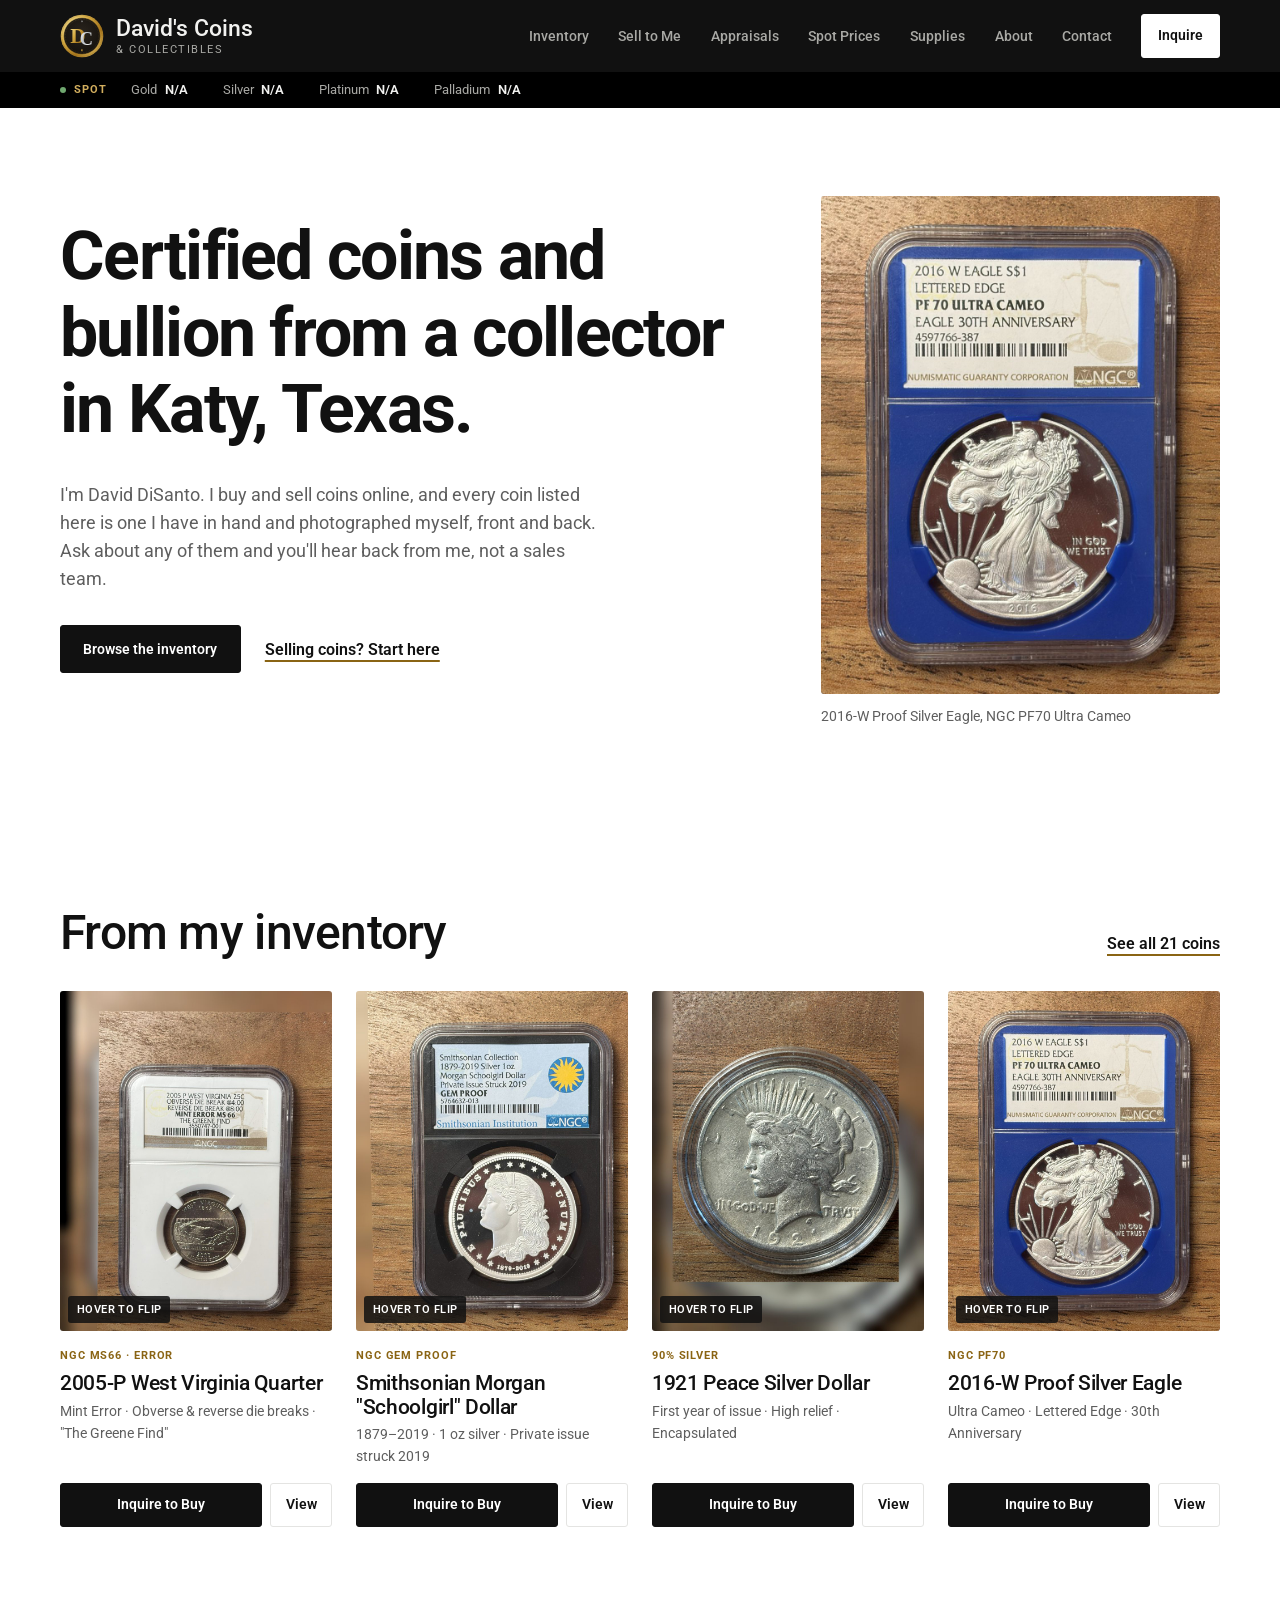
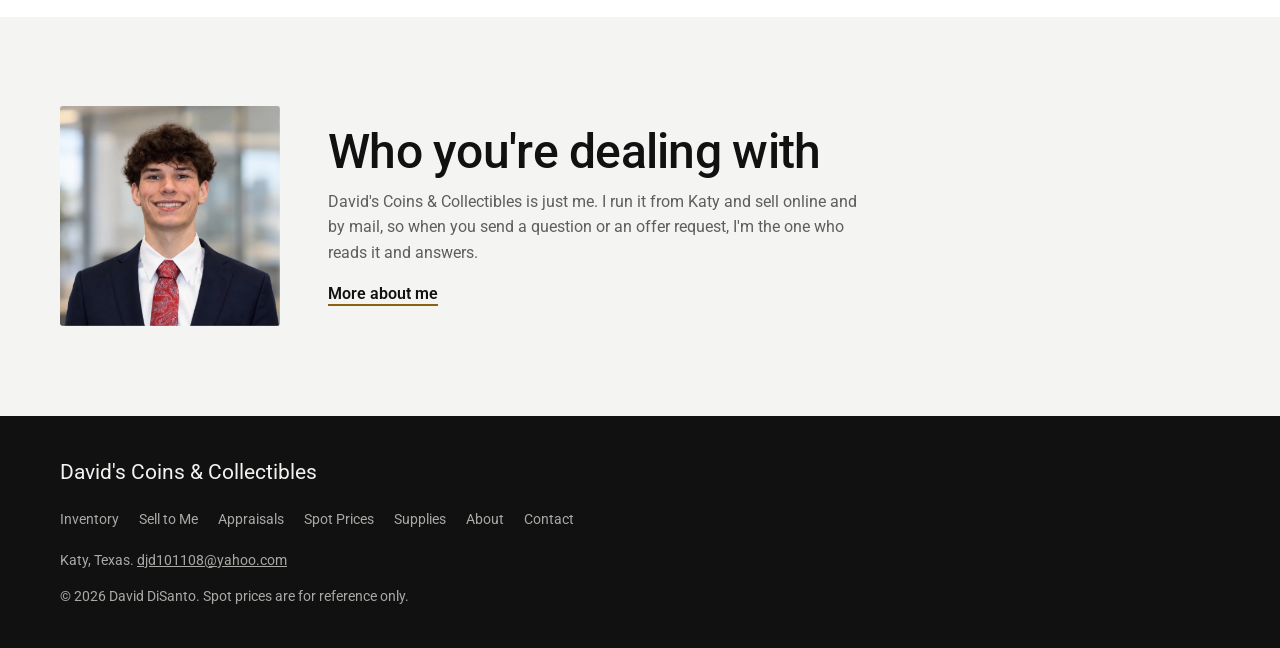
==== commit 81e19db4: "Add About David page, first-person copy, Roboto font - New About David page with photo; short intro " ====
--- a/index.html
+++ b/index.html
@@ -3,21 +3,21 @@
 <head>
   <meta charset="utf-8">
   <meta name="viewport" content="width=device-width, initial-scale=1">
-  <title>David's Coins &amp; Collectibles | Online Coin &amp; Bullion Dealer</title>
-  <meta name="description" content="David's Coins & Collectibles is an online coin dealer based in Katy, Texas. Shop certified Silver Eagles, bullion, and classic U.S. coins, or get a fair online offer on yours.">
+  <title>David's Coins &amp; Collectibles | Certified coins and bullion, Katy, Texas</title>
+  <meta name="description" content="David DiSanto buys and sells certified coins, Morgan and Peace dollars, Silver Eagles and bullion online from Katy, Texas.">
   <meta name="theme-color" content="#111111">
   <link rel="icon" href="assets/img/logo-mark.svg" type="image/svg+xml">
   <link rel="preconnect" href="https://fonts.googleapis.com">
   <link rel="preconnect" href="https://fonts.gstatic.com" crossorigin>
-  <link href="https://fonts.googleapis.com/css2?family=Newsreader:opsz,wght@6..72,400;6..72,500;6..72,600&family=Manrope:wght@400;500;600;700&display=swap" rel="stylesheet">
-  <link rel="stylesheet" href="assets/css/styles.css?v=4">
+  <link href="https://fonts.googleapis.com/css2?family=Roboto:wght@400;500;700&display=swap" rel="stylesheet">
+  <link rel="stylesheet" href="assets/css/styles.css?v=6">
 </head>
 <body>
   <a class="skip-link" href="#main">Skip to main content</a>
 
   <header class="site-header">
     <div class="container header-inner">
-      <a class="brand" href="index.html" aria-label="David's Coins & Collectibles, home">
+      <a class="brand" href="index.html" aria-label="David's Coins &amp; Collectibles, home">
         <img src="assets/img/logo-mark.svg" width="48" height="48" alt="">
         <span class="brand-text">
           <span class="brand-name">David's Coins</span>
@@ -34,63 +34,54 @@
 
       <nav id="primary-nav" class="primary-nav" aria-label="Primary">
         <ul>
-          <li><a href="inventory.html">Shop Inventory</a></li>
-          <li><a href="sell.html">Sell to Us</a></li>
+          <li><a href="inventory.html">Inventory</a></li>
+          <li><a href="sell.html">Sell to Me</a></li>
           <li><a href="appraisals.html">Appraisals</a></li>
           <li><a href="prices.html">Spot Prices</a></li>
           <li><a href="supplies.html">Supplies</a></li>
+          <li><a href="about.html">About</a></li>
           <li><a href="contact.html">Contact</a></li>
         </ul>
       </nav>
     </div>
 
-    <!-- Live spot ticker -->
     <div class="ticker" aria-label="Live precious metal spot prices">
       <div class="container ticker-inner">
-        <span class="ticker-label"><span class="live-dot" aria-hidden="true"></span>Live Spot</span>
+        <span class="ticker-label"><span class="live-dot" aria-hidden="true"></span>Spot</span>
         <ul class="ticker-list" data-ticker>
-          <li data-metal="XAU"><span class="m">Gold</span> <span class="p">—</span> <span class="c"></span></li>
-          <li data-metal="XAG"><span class="m">Silver</span> <span class="p">—</span> <span class="c"></span></li>
-          <li data-metal="XPT"><span class="m">Platinum</span> <span class="p">—</span> <span class="c"></span></li>
-          <li data-metal="XPD"><span class="m">Palladium</span> <span class="p">—</span> <span class="c"></span></li>
+          <li data-metal="XAU"><span class="m">Gold</span> <span class="p">&mdash;</span> <span class="c"></span></li>
+          <li data-metal="XAG"><span class="m">Silver</span> <span class="p">&mdash;</span> <span class="c"></span></li>
+          <li data-metal="XPT"><span class="m">Platinum</span> <span class="p">&mdash;</span> <span class="c"></span></li>
+          <li data-metal="XPD"><span class="m">Palladium</span> <span class="p">&mdash;</span> <span class="c"></span></li>
         </ul>
       </div>
     </div>
   </header>
 
   <main id="main">
-    <!-- ============ HERO ============ -->
     <section class="hero">
       <div class="container hero-grid">
         <div class="hero-copy">
-          <p class="eyebrow">Online Coin &amp; Bullion Dealer · Katy, Texas</p>
-          <h1>Honest prices for gold, silver &amp; rare coins.</h1>
-          <p class="lead">Shop certified Silver Eagles, bullion, and classic U.S. coins, or get a fair offer on yours. Every quote from David's Coins &amp; Collectibles is based on today's live spot price.</p>
+          <h1>Certified coins and bullion from a collector in Katy, Texas.</h1>
+          <p class="lead">I'm David DiSanto. I buy and sell coins online, and every coin listed here is one I have in hand and photographed myself, front and back. Ask about any of them and you'll hear back from me, not a sales team.</p>
           <div class="hero-ctas">
-            <a href="inventory.html" class="btn btn-primary">Shop Inventory</a>
-            <a href="sell.html" class="btn btn-secondary">Sell Your Coins</a>
+            <a href="inventory.html" class="btn btn-primary">Browse the inventory</a>
+            <a href="sell.html" class="text-link">Selling coins? Start here</a>
           </div>
-          <ul class="hero-trust" aria-label="Why customers trust us">
-            <li>Free online appraisals</li>
-            <li>Quotes tied to live spot</li>
-            <li>PCGS · NGC · ANACS · ICG</li>
-          </ul>
         </div>
-
         <figure class="hero-figure">
           <img src="assets/img/photos/img_7990.jpg?v=3" alt="2016-W Proof Silver Eagle in an NGC PF70 holder" width="960" height="1200">
-          <figcaption><span>In stock</span> 2016-W Proof Silver Eagle · NGC PF70 Ultra Cameo</figcaption>
+          <figcaption>2016-W Proof Silver Eagle, NGC PF70 Ultra Cameo</figcaption>
         </figure>
       </div>
     </section>
 
     <section class="section">
       <div class="container">
-        <header class="section-head">
-          <p class="eyebrow">Featured</p>
-          <h2>A few highlights from the case</h2>
-          <p>Every coin is photographed front and back. Tap any coin to see both sides, or ask about it directly.</p>
-        </header>
+        <div class="row-head">
+          <h2>From my inventory</h2>
+          <a class="text-link" href="inventory.html">See all 21 coins</a>
+        </div>
         <div class="gallery gallery-featured" data-gallery>
           <article class="coin-card" data-cat="certified" data-front="img_8013" data-back="img_8014">
             <span class="badge">NGC MS66 · Error</span>
@@ -113,49 +104,35 @@
             <p>Ultra Cameo · Lettered Edge · 30th Anniversary</p>
           </article>
         </div>
-        <p class="center"><a class="btn btn-secondary" href="inventory.html">View all inventory</a></p>
       </div>
     </section>
 
-    <section class="section section-dark">
-      <div class="container routes">
-        <a class="route" href="sell.html"><span class="eyebrow">Sell to us</span><span class="route-title">Get a fair offer on your coins</span><span class="route-link">How it works &rarr;</span></a>
-        <a class="route" href="appraisals.html"><span class="eyebrow">Appraisals</span><span class="route-title">Free online appraisals from photos</span><span class="route-link">Start an appraisal &rarr;</span></a>
-        <a class="route" href="prices.html"><span class="eyebrow">Spot prices</span><span class="route-title">Live gold &amp; silver prices and melt values</span><span class="route-link">See today's prices &rarr;</span></a>
+    <section class="section section-tint">
+      <div class="container intro">
+        <img class="intro-photo" src="assets/img/david.webp" alt="David DiSanto" width="800" height="800" loading="lazy">
+        <div>
+          <h2>Who you're dealing with</h2>
+          <p>David's Coins &amp; Collectibles is just me. I run it from Katy and sell online and by mail, so when you send a question or an offer request, I'm the one who reads it and answers.</p>
+          <a class="text-link" href="about.html">More about me</a>
+        </div>
       </div>
     </section>
   </main>
 
   <footer class="site-footer">
-    <div class="container footer-grid">
-      <div class="footer-brand">
-        <img src="assets/img/logo-mark.svg" width="56" height="56" alt="">
-        <p class="footer-name">David's Coins &amp; Collectibles</p>
-        <p>An online coin and bullion dealer based in Katy, Texas.</p>
-      </div>
-      <nav aria-label="Footer">
-        <h4>Explore</h4>
-        <ul>
-          <li><a href="inventory.html">Shop Inventory</a></li>
-          <li><a href="sell.html">Sell to Us</a></li>
-          <li><a href="appraisals.html">Appraisals</a></li>
-          <li><a href="prices.html">Spot Prices</a></li>
-          <li><a href="supplies.html">Supplies</a></li>
-        </ul>
+    <div class="container footer-inner">
+      <p class="footer-name">David's Coins &amp; Collectibles</p>
+      <nav class="footer-nav" aria-label="Footer">
+          <a href="inventory.html">Inventory</a>
+          <a href="sell.html">Sell to Me</a>
+          <a href="appraisals.html">Appraisals</a>
+          <a href="prices.html">Spot Prices</a>
+          <a href="supplies.html">Supplies</a>
+          <a href="about.html">About</a>
+          <a href="contact.html">Contact</a>
       </nav>
-      <div>
-        <h4>Contact</h4>
-        <ul>
-          <li data-biz-row="phone"><a data-biz="phone" href="tel:">Phone</a></li>
-          <li><a data-biz="email" href="mailto:djd101108@yahoo.com">djd101108@yahoo.com</a></li>
-          <li><a href="contact.html">Send us a message</a></li>
-          <li>Online only · Katy, Texas</li>
-        </ul>
-      </div>
-    </div>
-    <div class="container footer-bottom">
-      <p>© <span data-year></span> David's Coins &amp; Collectibles. All rights reserved.</p>
-      <p>Spot prices are for reference only and are not an offer to buy or sell.</p>
+      <p class="footer-meta">Katy, Texas. <a data-biz="email" href="mailto:djd101108@yahoo.com">djd101108@yahoo.com</a><span data-biz-row="phone">, <a data-biz="phone" href="tel:">Phone</a></span></p>
+      <p class="footer-meta">&copy; <span data-year></span> David DiSanto. Spot prices are for reference only.</p>
     </div>
   </footer>
 
@@ -179,14 +156,12 @@
     </div>
   </dialog>
 
-  <!-- Quick inquiry dialog -->
   <dialog class="inquiry" data-inquiry aria-labelledby="inq-title">
     <form class="contact-form inquiry-form" data-contact data-quick novalidate>
-            <input type="text" name="_honey" class="hp" tabindex="-1" autocomplete="off" aria-hidden="true">
+      <input type="text" name="_honey" class="hp" tabindex="-1" autocomplete="off" aria-hidden="true">
       <button class="viewer-close" type="button" data-inquiry-close aria-label="Close">
         <svg aria-hidden="true" viewBox="0 0 24 24"><path d="M6 6l12 12M18 6L6 18"/></svg>
       </button>
-      <p class="eyebrow">Quick Inquiry</p>
       <h3 id="inq-title" data-inq-title>Ask about a coin</h3>
       <input type="hidden" name="topic" value="General question">
       <input type="hidden" name="item" value="">
@@ -210,11 +185,10 @@
         <label for="qi-msg">Message</label>
         <textarea id="qi-msg" name="message" rows="3"></textarea>
       </div>
-      <button type="submit" class="btn btn-primary btn-block">Send Inquiry</button>
-      <p class="form-note">Your message goes straight to our inbox.</p>
+      <button type="submit" class="btn btn-primary btn-block">Send</button>
     </form>
   </dialog>
 
-  <script src="assets/js/main.js?v=4" defer></script>
+  <script src="assets/js/main.js?v=5" defer></script>
 </body>
 </html>
--- a/assets/css/styles.css
+++ b/assets/css/styles.css
@@ -19,8 +19,8 @@
   --up: #2F6B3A;
   --down: #A63326;
 
-  --font-display: 'Newsreader', Georgia, 'Times New Roman', serif;
-  --font-body: 'Manrope', system-ui, -apple-system, 'Segoe UI', sans-serif;
+  --font-display: 'Roboto', system-ui, -apple-system, 'Segoe UI', Arial, sans-serif;
+  --font-body: 'Roboto', system-ui, -apple-system, 'Segoe UI', Arial, sans-serif;
 
   --radius: 3px;
   --t: 160ms ease-out;
@@ -34,8 +34,8 @@
 body { margin: 0; font-family: var(--font-body); font-size: 16px; line-height: 1.6; color: var(--text); background: var(--bg); -webkit-font-smoothing: antialiased; }
 img { max-width: 100%; height: auto; display: block; }
 a { color: inherit; }
-h1, h2, h3, h4 { font-family: var(--font-display); font-weight: 500; line-height: 1.1; margin: 0 0 .5em; letter-spacing: -.01em; text-wrap: balance; color: var(--ink); }
-h1 { font-size: clamp(2.6rem, 6vw, 4.75rem); letter-spacing: -.02em; }
+h1, h2, h3, h4 { font-family: var(--font-display); font-weight: 500; line-height: 1.12; margin: 0 0 .5em; letter-spacing: -.015em; text-wrap: balance; color: var(--ink); }
+h1 { font-size: clamp(2.4rem, 5.4vw, 4.25rem); font-weight: 700; letter-spacing: -.025em; }
 h2 { font-size: clamp(2rem, 4vw, 3rem); }
 h3 { font-size: 1.4rem; }
 p { margin: 0 0 1em; }
@@ -135,7 +135,7 @@
 .muted-on-dark { color: var(--on-ink-muted); }
 main > .section:first-child { padding-top: clamp(2.5rem, 5vw, 4rem); }
 
-.page-title { font-size: clamp(2.4rem, 5vw, 3.75rem); margin: 0; }
+.page-title { font-size: clamp(2.2rem, 4.6vw, 3.4rem); margin: 0; }
 .section-head { display: grid; gap: .5rem 3rem; margin-bottom: 2.5rem; }
 .section-head h2, .section-head h1 { margin: 0; }
 .section-head p:last-child { color: var(--muted); margin: 0; max-width: 54ch; }
@@ -298,19 +298,16 @@
 .form-status.error { background: #4A1F19; color: #F6D3CD; }
 .form-status a { color: inherit; }
 
-/* footer */
-.site-footer { background: var(--ink); color: var(--on-ink-muted); padding-top: 3.5rem; }
-.footer-grid { display: grid; gap: 2.5rem; padding-bottom: 3rem; }
-@media (min-width: 768px) { .footer-grid { grid-template-columns: 2fr 1fr 1.3fr; } }
-.footer-brand img { width: 56px; height: 56px; margin-bottom: 1rem; }
-.footer-name { font-family: var(--font-display); font-size: 1.5rem; color: var(--on-ink); margin-bottom: .3rem; }
-.site-footer h4 { font-family: var(--font-body); font-size: .72rem; font-weight: 700; letter-spacing: .12em; text-transform: uppercase; color: var(--brass-light); margin-bottom: 1rem; }
-.site-footer ul { list-style: none; padding: 0; margin: 0; display: grid; gap: .25rem; }
-.site-footer a { text-decoration: none; display: inline-flex; min-height: 32px; align-items: center; }
-.site-footer a:hover { color: var(--on-ink); }
-.footer-bottom { padding-block: 1.5rem 2rem; display: flex; flex-wrap: wrap; justify-content: space-between; gap: .5rem 2rem; font-size: .8rem; color: #7E7E7A; }
-.footer-bottom p { margin: 0; }
-
+/* footer: one simple block */
+.site-footer { background: var(--ink); color: var(--on-ink-muted); padding-block: 2.5rem; }
+.footer-inner { display: grid; gap: .9rem; }
+.footer-name { font-family: var(--font-display); font-size: 1.3rem; color: var(--on-ink); margin: 0; }
+.footer-nav { display: flex; flex-wrap: wrap; gap: .25rem 1.25rem; }
+.footer-nav a { color: var(--on-ink-muted); text-decoration: none; font-size: .9rem; min-height: 32px; display: inline-flex; align-items: center; }
+.footer-nav a:hover { color: var(--on-ink); }
+.footer-meta { margin: 0; font-size: .85rem; }
+.footer-meta a { color: var(--on-ink-muted); }
+.footer-meta a:hover { color: var(--on-ink); }
 /* dialogs */
 .viewer, .inquiry { border: 0; padding: 0; border-radius: var(--radius); color: var(--on-ink); }
 .viewer::backdrop, .inquiry::backdrop { background: rgba(0, 0, 0, .75); }
@@ -342,3 +339,41 @@
 @media (prefers-reduced-motion: reduce) {
   *, *::before, *::after { transition-duration: .01ms !important; }
 }
+
+/* ---------- page layouts ---------- */
+.text-link { font-weight: 600; color: var(--ink); text-decoration: underline; text-decoration-color: var(--brass); text-decoration-thickness: 2px; text-underline-offset: 5px; }
+.text-link:hover { color: var(--brass); }
+.hero-ctas { align-items: center; gap: 1.5rem; }
+.hero-figure figcaption { font-size: .85rem; }
+.row-head { display: flex; flex-wrap: wrap; align-items: baseline; justify-content: space-between; gap: .5rem 2rem; margin-bottom: 2rem; }
+.row-head h2 { margin: 0; }
+
+.page-head { max-width: 720px; margin-bottom: 2.5rem; }
+.page-head .page-title { margin-bottom: .75rem; }
+.page-head p { color: var(--muted); font-size: 1.08rem; margin: 0; }
+
+.prose-grid { display: grid; gap: 3rem; align-items: start; }
+@media (min-width: 960px) { .prose-grid { grid-template-columns: minmax(0, 7fr) minmax(0, 4fr); gap: 5rem; } }
+.prose { max-width: 680px; }
+.prose .page-title { margin-bottom: 1rem; }
+.prose h2 { font-size: 1.6rem; margin: 2.25rem 0 .6rem; }
+.prose p { color: var(--text); }
+.prose .lead { color: var(--muted); }
+.actions { display: flex; flex-wrap: wrap; align-items: center; gap: .75rem 1.5rem; margin-top: 2.25rem; }
+.side-note { padding: 1.75rem; background: var(--surface); border-radius: var(--radius); }
+.side-note h3 { margin-bottom: .4rem; }
+.side-note p { color: var(--muted); }
+
+.intro { display: grid; gap: 2rem; align-items: center; }
+@media (min-width: 760px) { .intro { grid-template-columns: 220px 1fr; gap: 3rem; } }
+.intro-photo { width: 220px; aspect-ratio: 1; object-fit: cover; border-radius: var(--radius); }
+.intro h2 { margin-bottom: .6rem; }
+.intro p { max-width: 60ch; color: var(--muted); }
+
+.about-grid { display: grid; gap: 2.5rem; align-items: start; }
+@media (min-width: 900px) { .about-grid { grid-template-columns: minmax(0, 5fr) minmax(0, 7fr); gap: 4.5rem; } }
+.about-photo { margin: 0; max-width: 480px; }
+.about-photo img { width: 100%; aspect-ratio: 1; object-fit: cover; border-radius: var(--radius); }
+
+.contact-list dt { color: var(--brass-light); }
+.price-card header { margin-bottom: .25rem; }
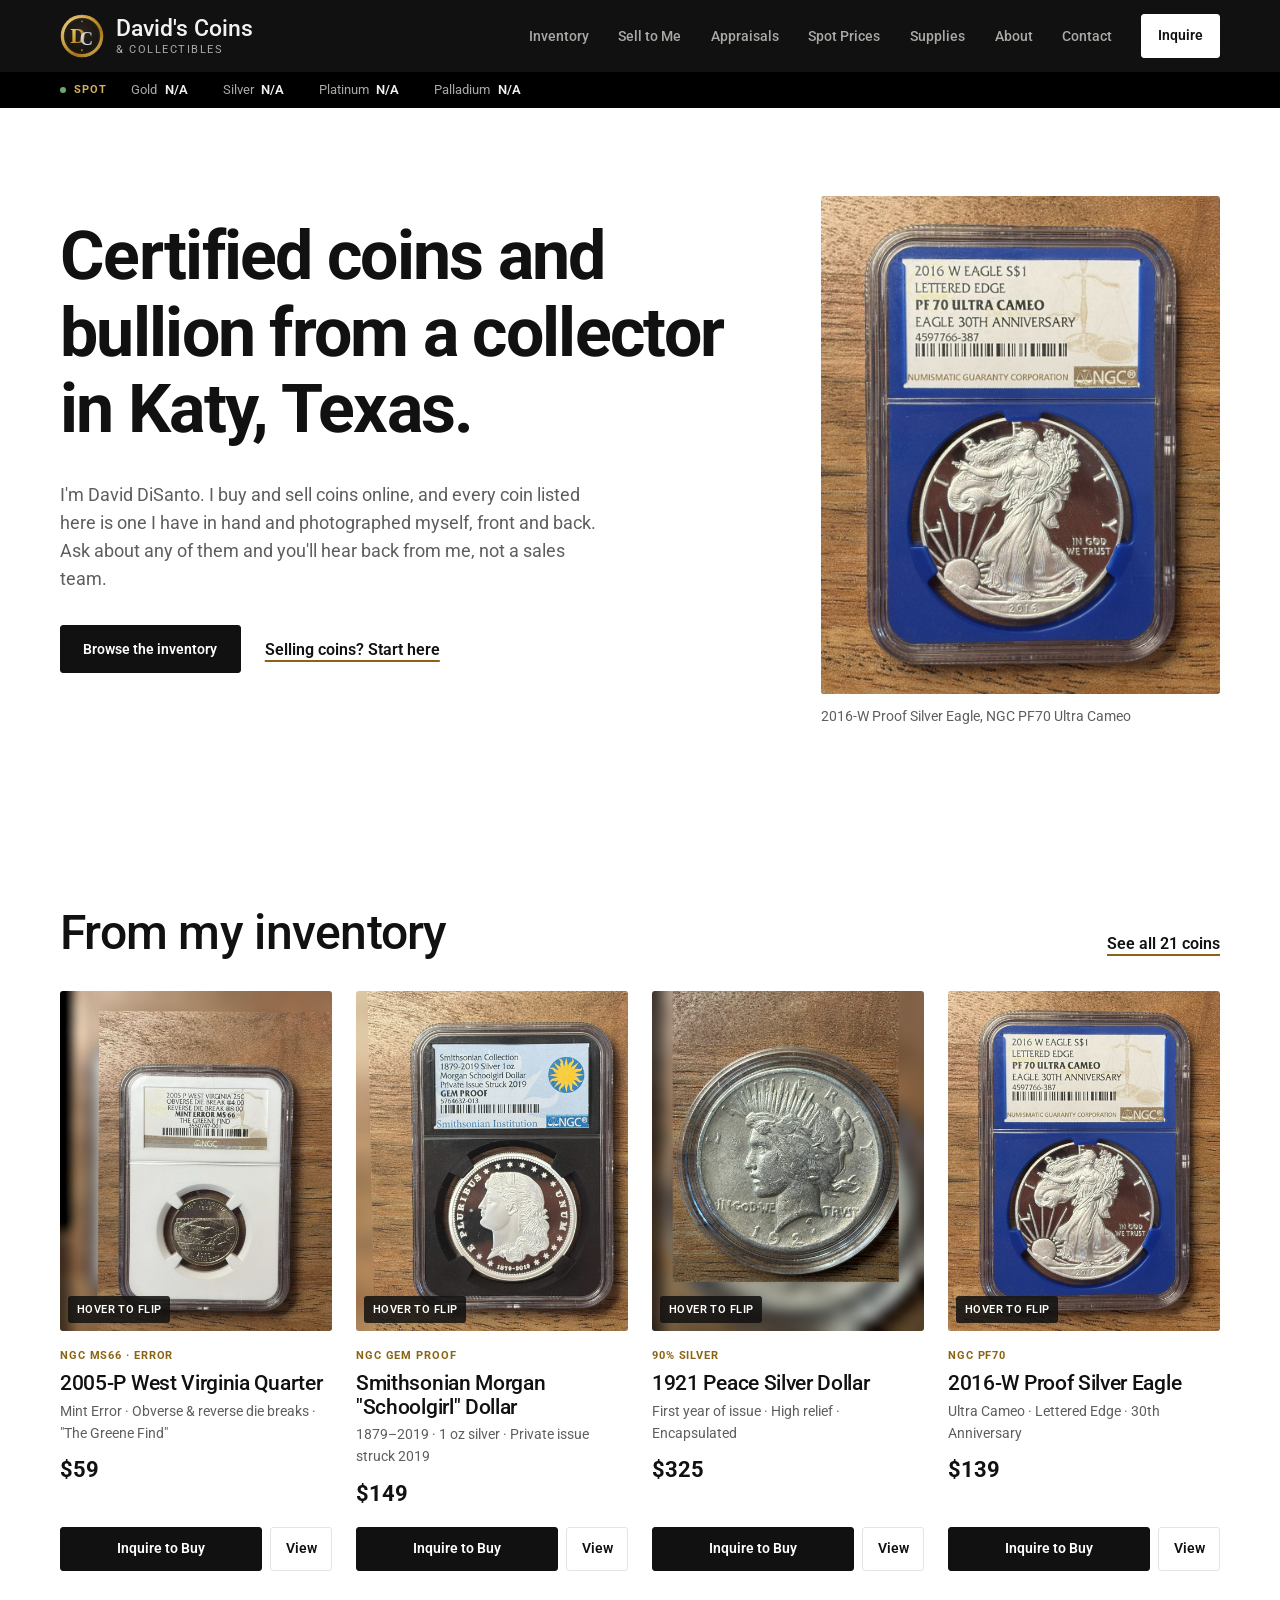
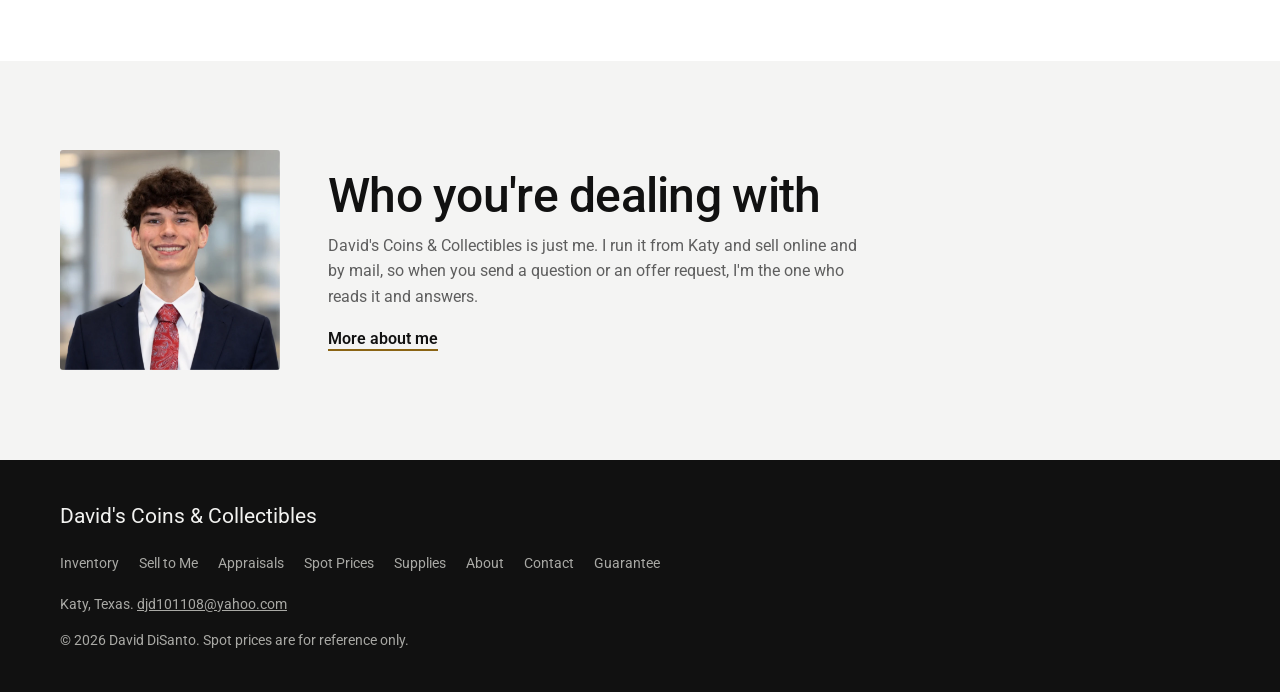
==== commit 2608a0b9: "Add researched prices and guarantee page - Price every coin: graded and collector coins at fixed pri" ====
--- a/index.html
+++ b/index.html
@@ -10,7 +10,7 @@
   <link rel="preconnect" href="https://fonts.googleapis.com">
   <link rel="preconnect" href="https://fonts.gstatic.com" crossorigin>
   <link href="https://fonts.googleapis.com/css2?family=Roboto:wght@400;500;700&display=swap" rel="stylesheet">
-  <link rel="stylesheet" href="assets/css/styles.css?v=6">
+  <link rel="stylesheet" href="assets/css/styles.css?v=7">
 </head>
 <body>
   <a class="skip-link" href="#main">Skip to main content</a>
@@ -87,21 +87,25 @@
             <span class="badge">NGC MS66 · Error</span>
             <h3>2005-P West Virginia Quarter</h3>
             <p>Mint Error · Obverse &amp; reverse die breaks · "The Greene Find"</p>
+            <p class="price-tag">$59</p>
           </article>
           <article class="coin-card" data-cat="certified" data-front="img_8011" data-back="img_8012">
             <span class="badge">NGC Gem Proof</span>
             <h3>Smithsonian Morgan "Schoolgirl" Dollar</h3>
             <p>1879–2019 · 1 oz silver · Private issue struck 2019</p>
+            <p class="price-tag">$149</p>
           </article>
           <article class="coin-card" data-cat="dollars" data-front="img_7999" data-back="img_8001">
             <span class="badge">90% Silver</span>
             <h3>1921 Peace Silver Dollar</h3>
             <p>First year of issue · High relief · Encapsulated</p>
+            <p class="price-tag">$325</p>
           </article>
           <article class="coin-card" data-cat="eagles" data-front="img_7990" data-back="img_7991">
             <span class="badge">NGC PF70</span>
             <h3>2016-W Proof Silver Eagle</h3>
             <p>Ultra Cameo · Lettered Edge · 30th Anniversary</p>
+            <p class="price-tag">$139</p>
           </article>
         </div>
       </div>
@@ -130,6 +134,7 @@
           <a href="supplies.html">Supplies</a>
           <a href="about.html">About</a>
           <a href="contact.html">Contact</a>
+          <a href="guarantee.html">Guarantee</a>
       </nav>
       <p class="footer-meta">Katy, Texas. <a data-biz="email" href="mailto:djd101108@yahoo.com">djd101108@yahoo.com</a><span data-biz-row="phone">, <a data-biz="phone" href="tel:">Phone</a></span></p>
       <p class="footer-meta">&copy; <span data-year></span> David DiSanto. Spot prices are for reference only.</p>
@@ -147,6 +152,7 @@
         <span class="badge" data-viewer-badge></span>
         <h3 id="viewer-title" data-viewer-title></h3>
         <p data-viewer-desc></p>
+        <p class="viewer-price" data-viewer-price></p>
         <div class="seg" role="group" aria-label="Side">
           <button data-side="front" aria-pressed="true">Front</button>
           <button data-side="back" aria-pressed="false">Back</button>
@@ -189,6 +195,6 @@
     </form>
   </dialog>
 
-  <script src="assets/js/main.js?v=5" defer></script>
+  <script src="assets/js/main.js?v=7" defer></script>
 </body>
 </html>
--- a/assets/css/styles.css
+++ b/assets/css/styles.css
@@ -376,4 +376,10 @@
 .about-photo img { width: 100%; aspect-ratio: 1; object-fit: cover; border-radius: var(--radius); }
 
 .contact-list dt { color: var(--brass-light); }
-.price-card header { margin-bottom: .25rem; }+.price-card header { margin-bottom: .25rem; }
+/* ---------- prices & guarantee ---------- */
+.coin-card .price-tag { margin: -.4rem 0 1rem; font-size: 1.35rem; font-weight: 700; color: var(--ink); font-variant-numeric: tabular-nums; }
+.coin-card.is-featured .price-tag { font-size: 1.6rem; }
+.viewer-price { font-size: 1.6rem; font-weight: 700; color: var(--on-ink) !important; margin: 0 0 .8rem; font-variant-numeric: tabular-nums; }
+.page-head .guarantee-note { margin-top: 1rem; padding: .9rem 1.1rem; background: var(--surface); border-radius: var(--radius); color: var(--text); font-size: .95rem; }
+.guarantee-note a { color: var(--ink); font-weight: 700; text-decoration-color: var(--brass); text-underline-offset: 3px; }
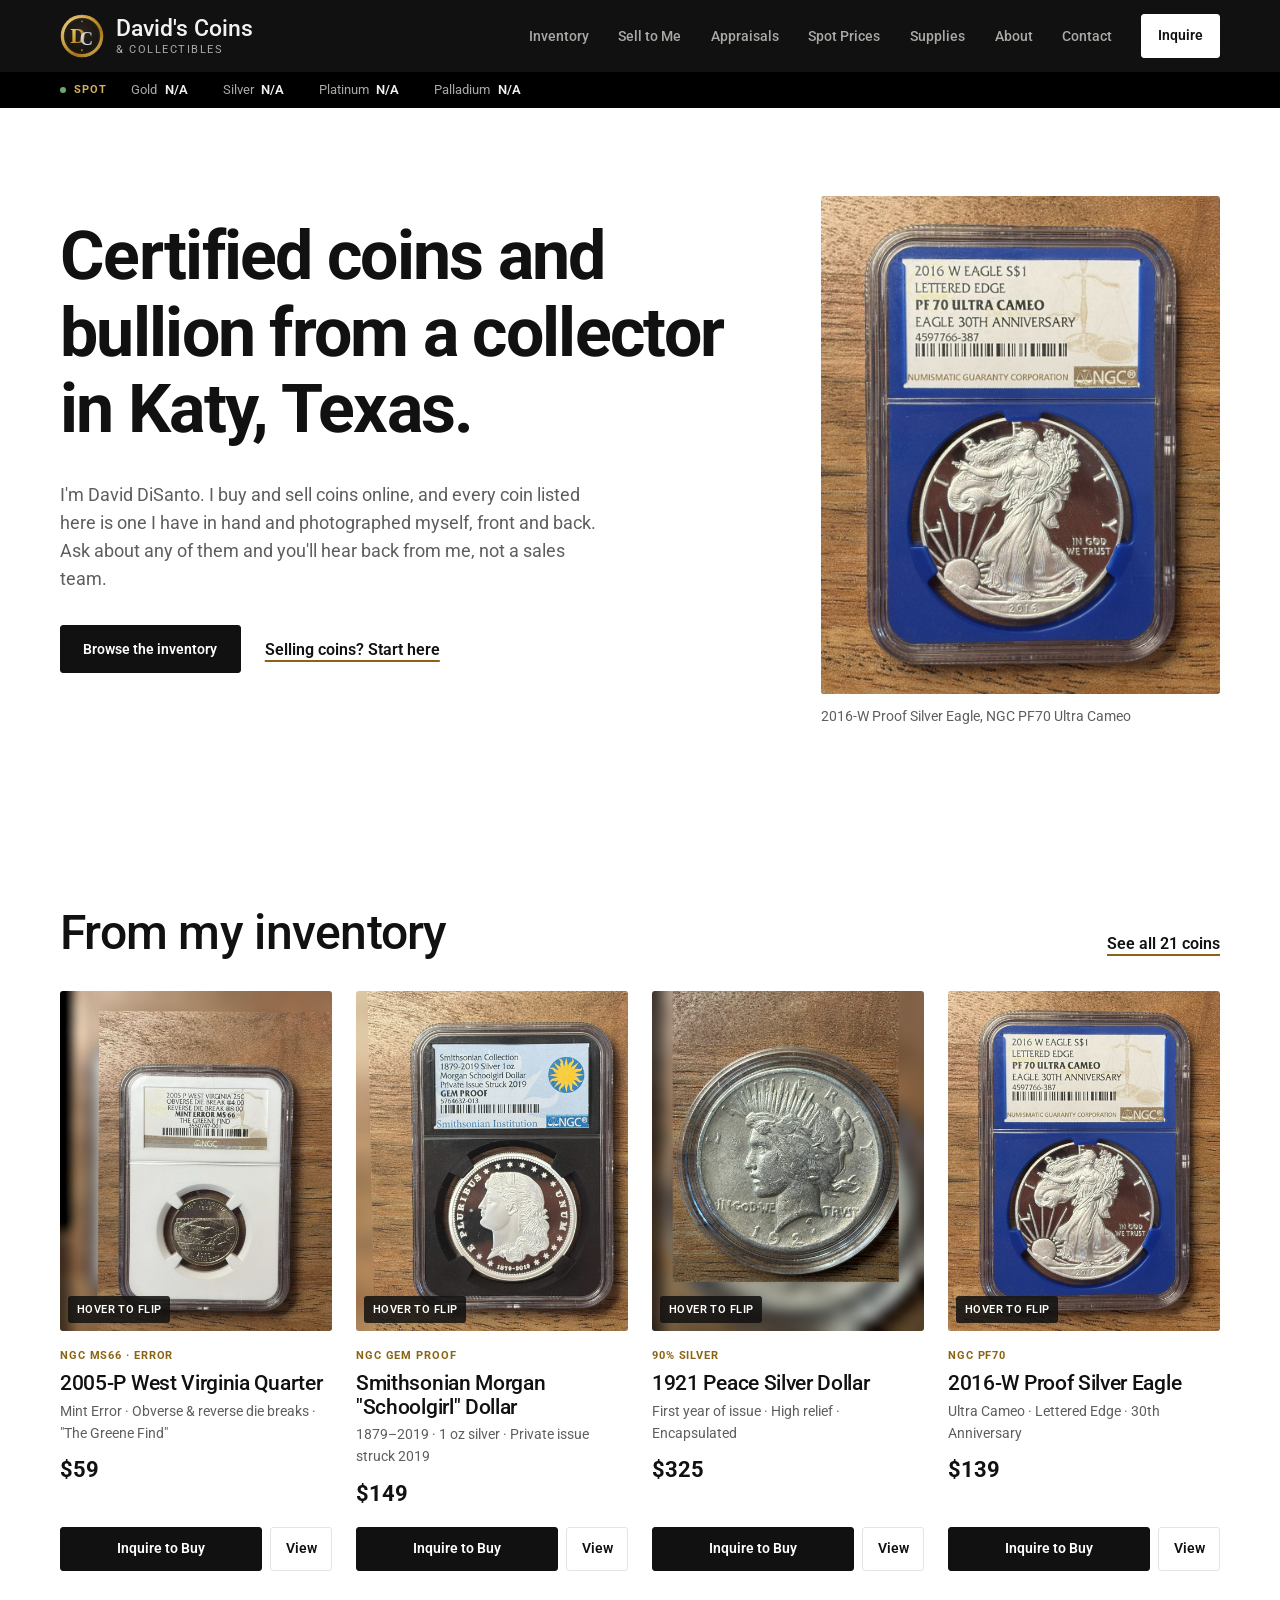
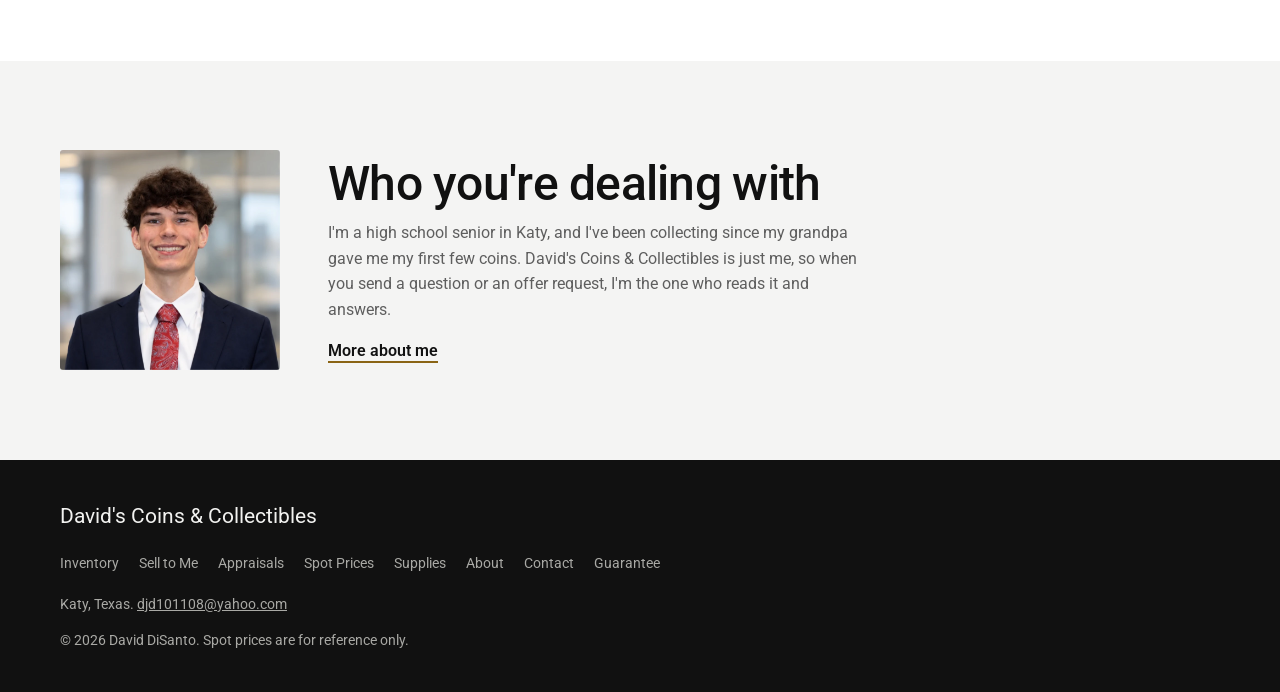
==== commit e6971d07: "About page: David's story Add David's background (high school senior in Katy, introduced to coins by" ====
--- a/index.html
+++ b/index.html
@@ -116,7 +116,7 @@
         <img class="intro-photo" src="assets/img/david.webp" alt="David DiSanto" width="800" height="800" loading="lazy">
         <div>
           <h2>Who you're dealing with</h2>
-          <p>David's Coins &amp; Collectibles is just me. I run it from Katy and sell online and by mail, so when you send a question or an offer request, I'm the one who reads it and answers.</p>
+          <p>I'm a high school senior in Katy, and I've been collecting since my grandpa gave me my first few coins. David's Coins &amp; Collectibles is just me, so when you send a question or an offer request, I'm the one who reads it and answers.</p>
           <a class="text-link" href="about.html">More about me</a>
         </div>
       </div>
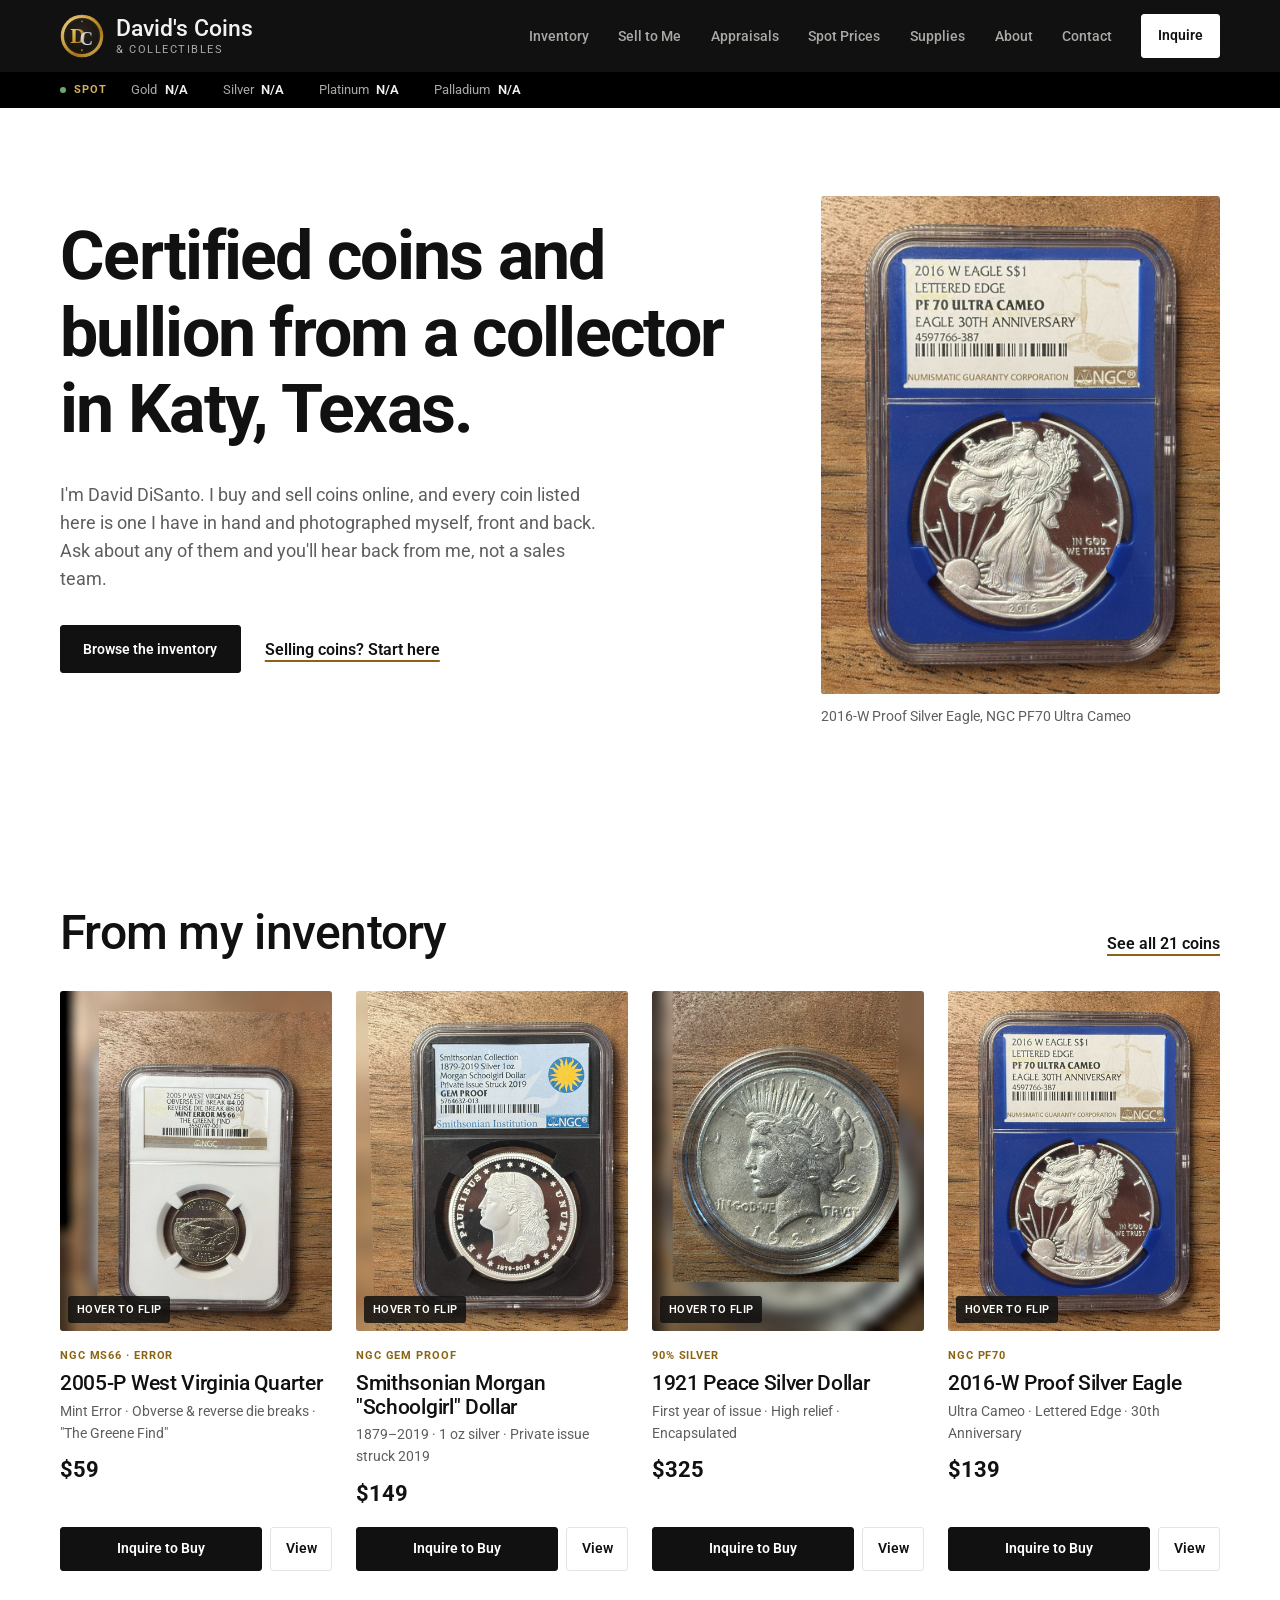
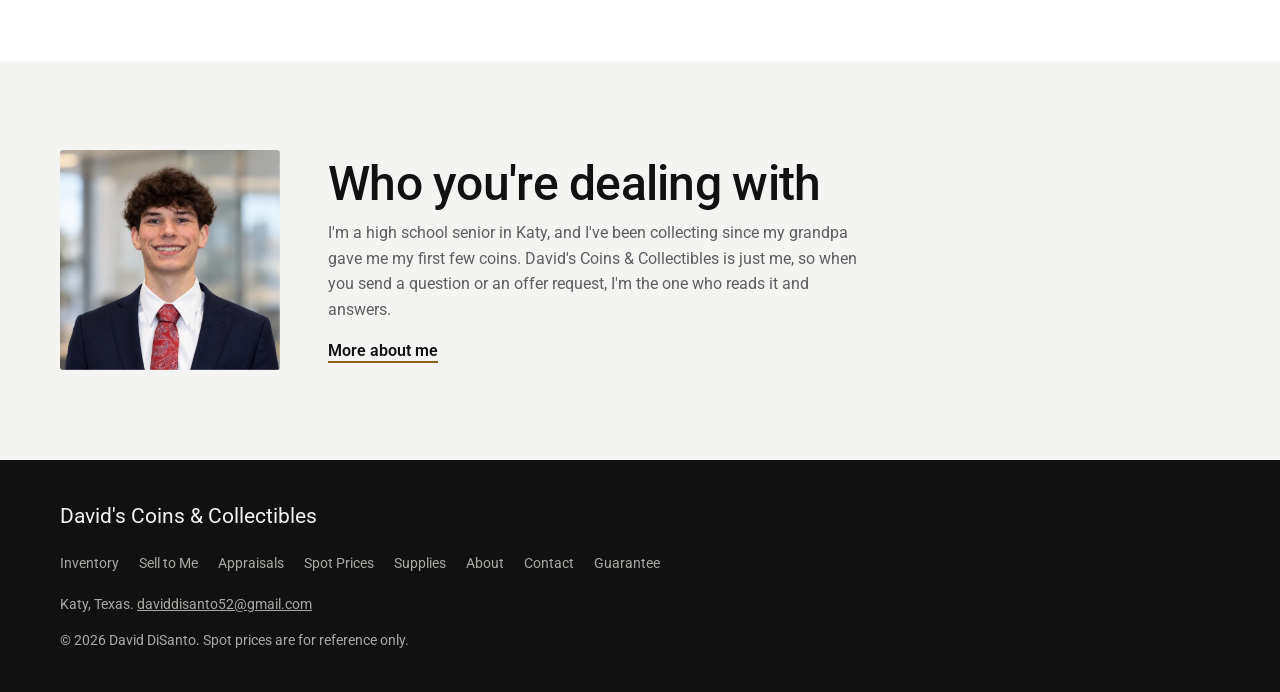
==== commit 0fb42df4: "Send inquiries to Gmail Yahoo never received FormSubmit's activation email, so deliver inquiry forms" ====
--- a/index.html
+++ b/index.html
@@ -136,7 +136,7 @@
           <a href="contact.html">Contact</a>
           <a href="guarantee.html">Guarantee</a>
       </nav>
-      <p class="footer-meta">Katy, Texas. <a data-biz="email" href="mailto:djd101108@yahoo.com">djd101108@yahoo.com</a><span data-biz-row="phone">, <a data-biz="phone" href="tel:">Phone</a></span></p>
+      <p class="footer-meta">Katy, Texas. <a data-biz="email" href="mailto:daviddisanto52@gmail.com">daviddisanto52@gmail.com</a><span data-biz-row="phone">, <a data-biz="phone" href="tel:">Phone</a></span></p>
       <p class="footer-meta">&copy; <span data-year></span> David DiSanto. Spot prices are for reference only.</p>
     </div>
   </footer>
@@ -195,6 +195,6 @@
     </form>
   </dialog>
 
-  <script src="assets/js/main.js?v=7" defer></script>
+  <script src="assets/js/main.js?v=8" defer></script>
 </body>
 </html>
